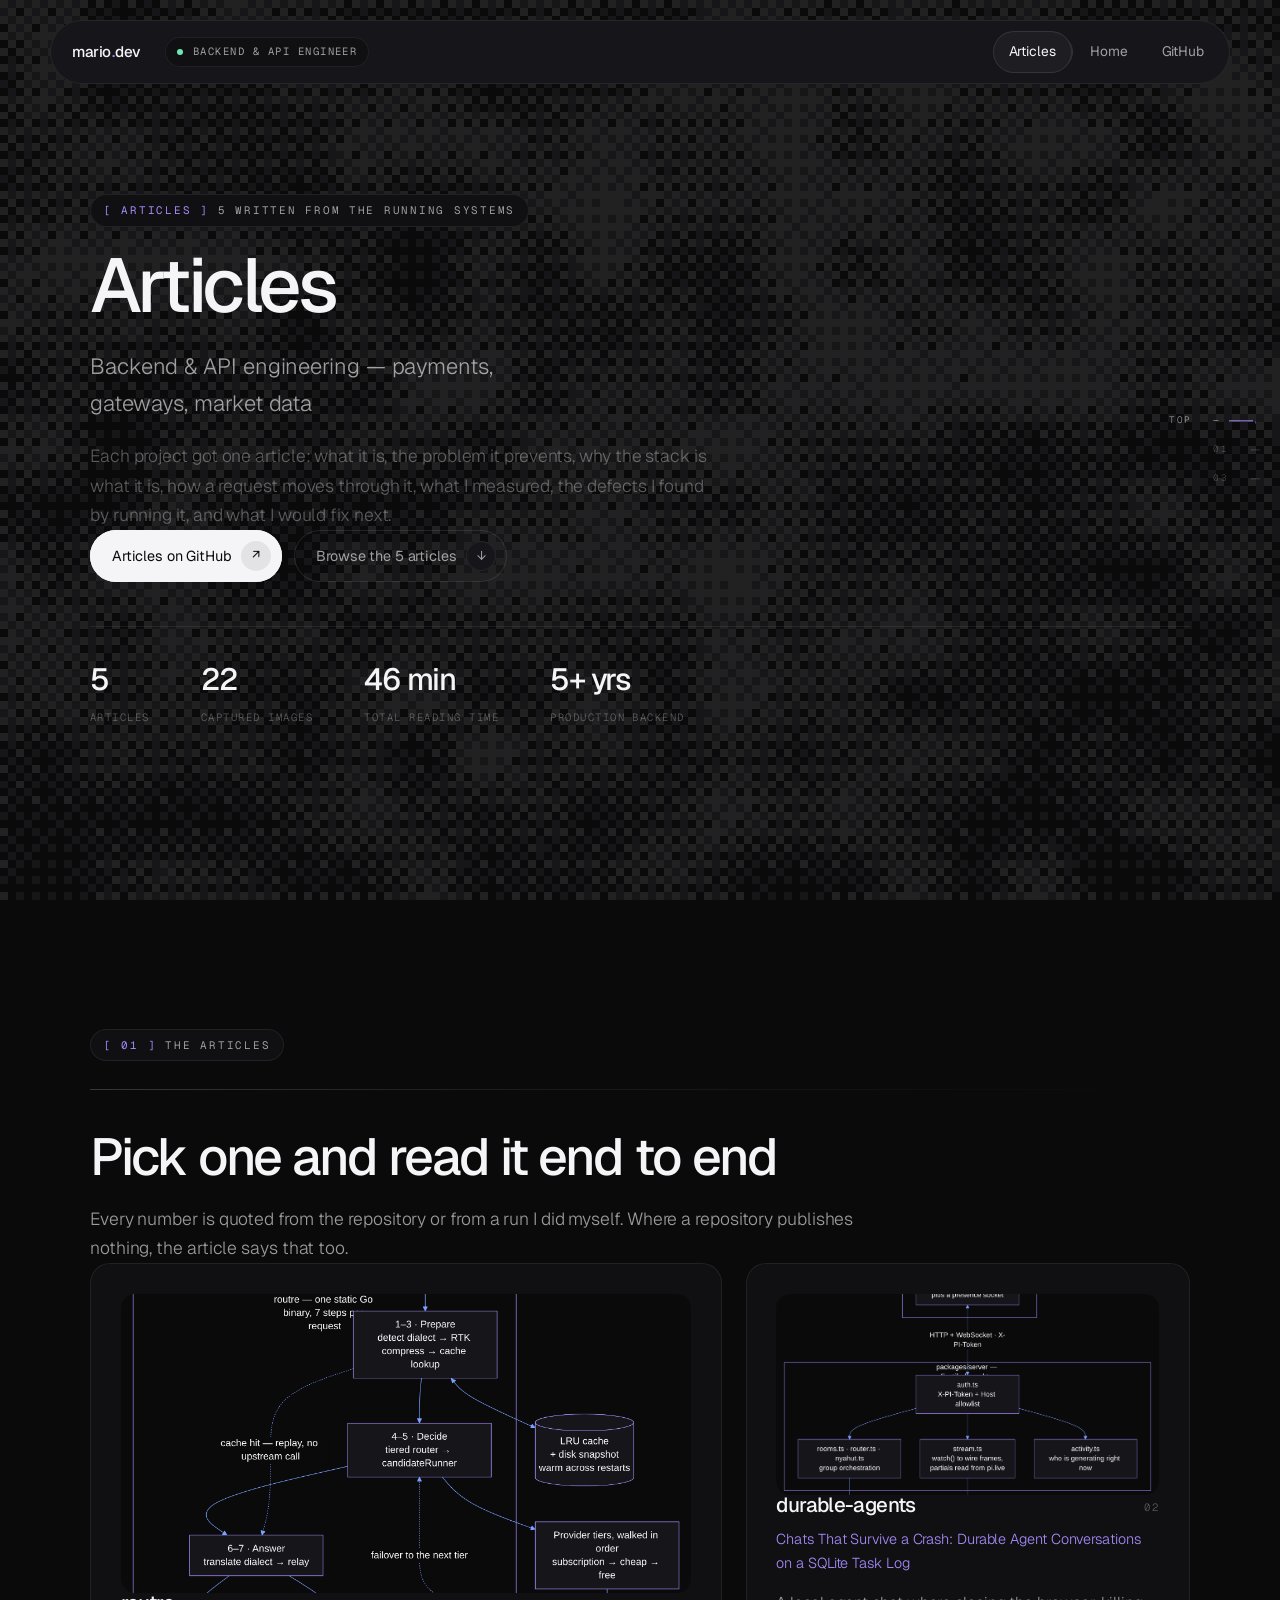
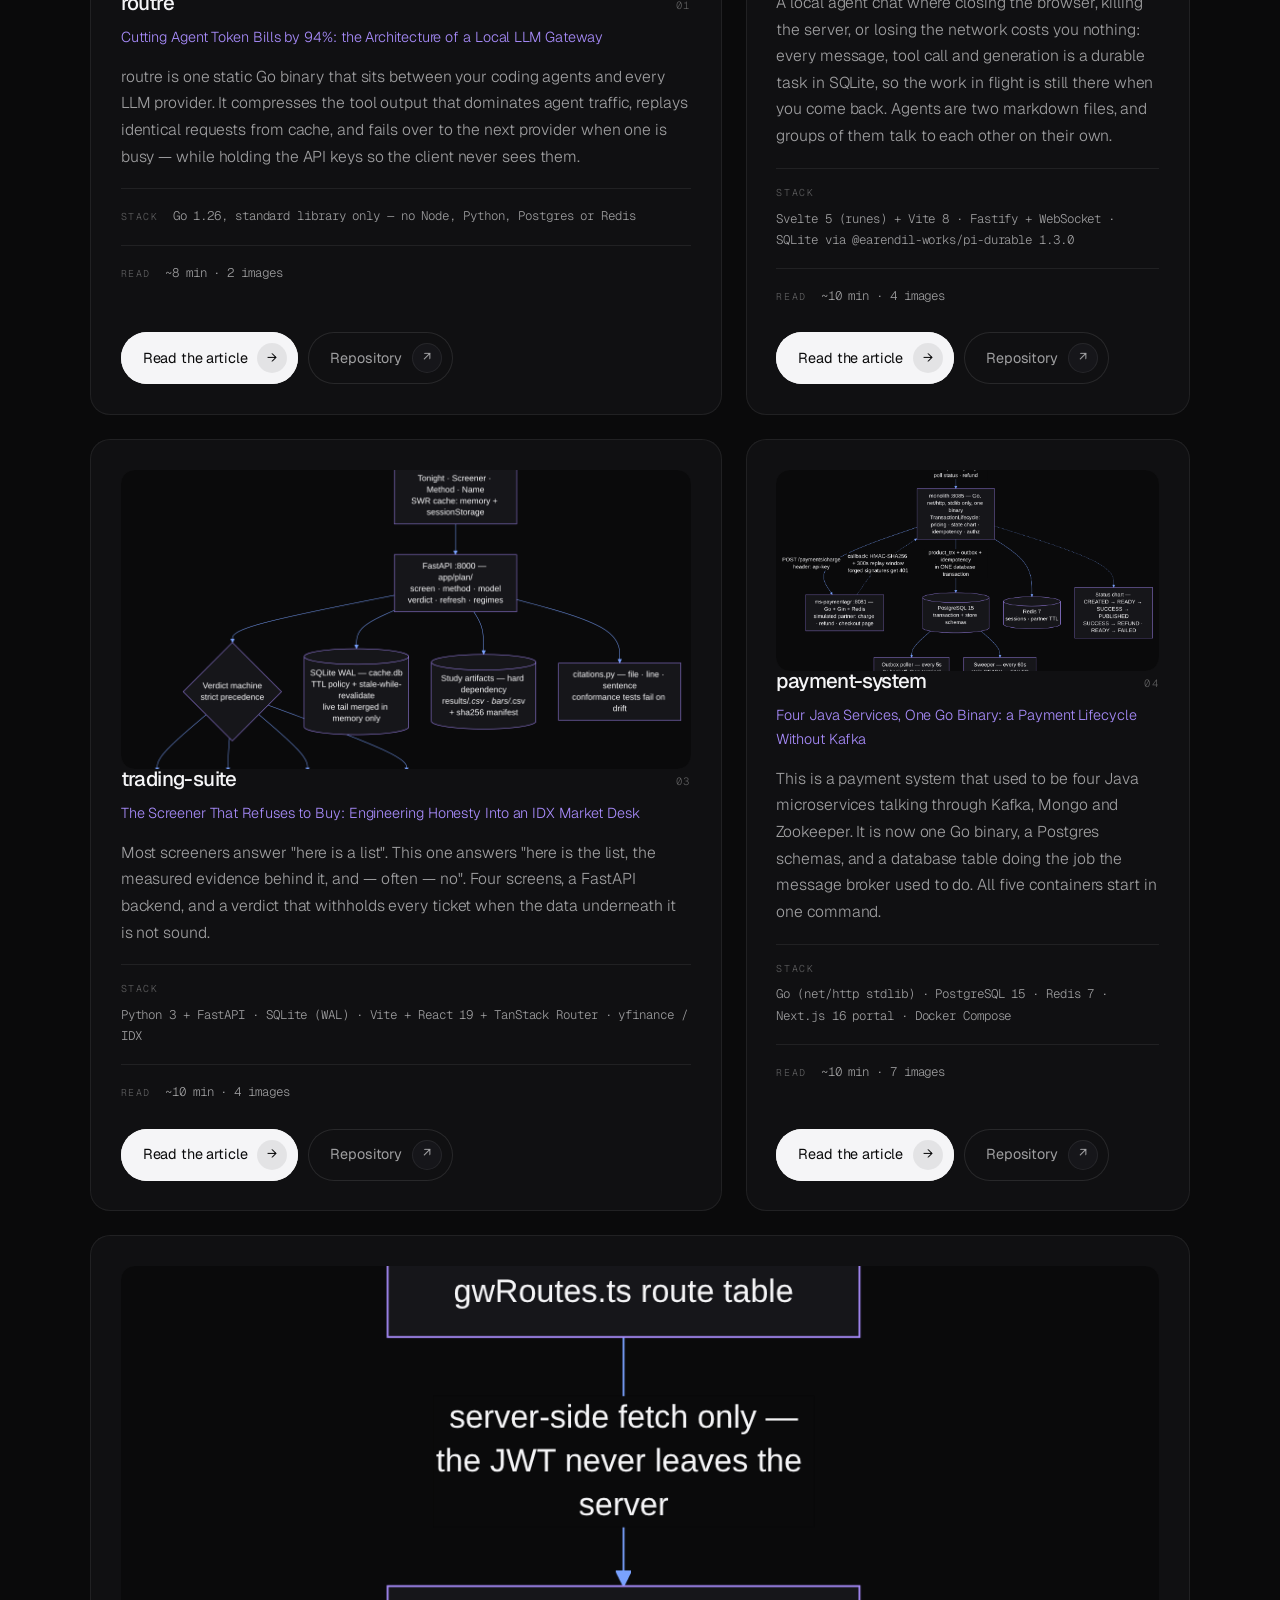
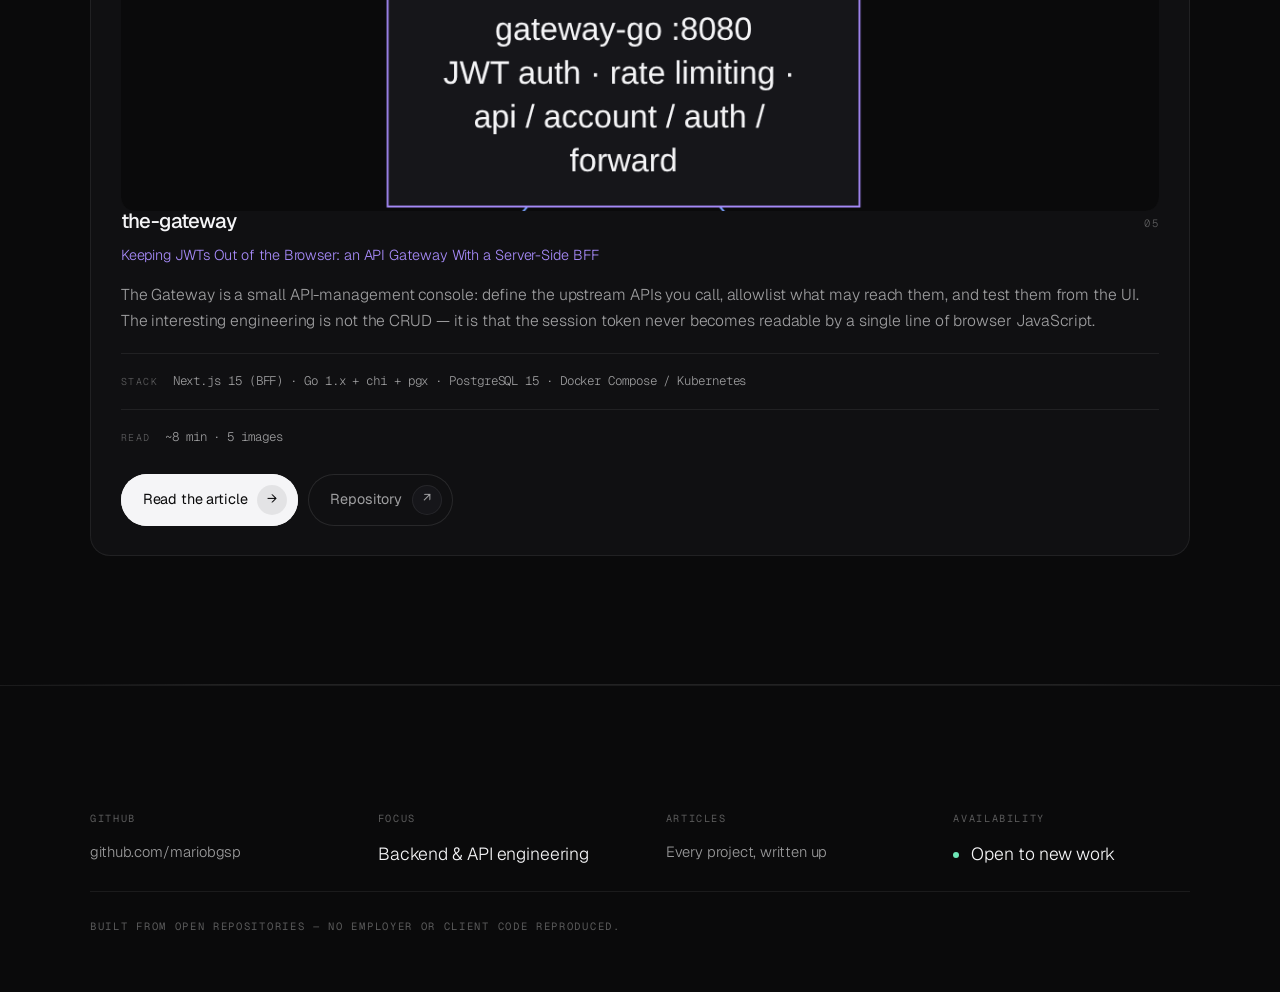
==== articles/index.html @ deecfdbf "feat(articles): render the five articles-repo write-ups on their own pages - /articles/<slug>/ is no" ====
<!doctype html>
<html lang="en">
  <head>
    <meta charset="utf-8" />
    <meta name="viewport" content="width=device-width,initial-scale=1" />
    <title>Articles — Backend &amp; API Engineering</title>
    <meta name="description" content="5 backend engineering articles, each written from the running system: architecture, measured facts and the defects found." />
    <meta name="theme-color" content="#0a0a0b" />
    <meta property="og:type" content="article" />
    <meta property="og:title" content="Articles — Backend &amp; API Engineering" />
    <meta property="og:description" content="5 backend engineering articles, each written from the running system: architecture, measured facts and the defects found." />
    <link rel="canonical" href="https://mariobgsp.github.io/articles/" />
    <link rel="preconnect" href="https://fonts.googleapis.com" />
    <link rel="preconnect" href="https://fonts.gstatic.com" crossorigin />
    <link href="https://fonts.googleapis.com/css2?family=Geist:wght@300;400;500;600&family=Geist+Mono:wght@400;500&display=swap" rel="stylesheet" />
    <link rel="stylesheet" href="../assets/theme.css" />
  </head>
  <body class="">
    <div class="progress-track" aria-hidden="true"><span id="progressBar"></span></div>

    <header class="topnav">
      <div class="topnav-inner">
        <a class="nav-logo" href="/">mario<span class="logo-dot">.</span>dev</a>
        <span class="nav-status"><span class="led led-green" aria-hidden="true"></span> Backend &amp; API engineer</span>
        <ul class="nav-links">
          <li><a href="/articles/" class="active">Articles</a></li>
          <li><a href="/">Home</a></li>
          <li><a href="https://github.com/mariobgsp" target="_blank" rel="noopener">GitHub</a></li>
        </ul>
        <button class="nav-hamburger" type="button" aria-label="Open menu" aria-expanded="false"><span></span><span></span></button>
      </div>
    </header>

    <div class="nav-menu">
      <a href="/articles/">Articles</a>
      <a href="/">Home</a>
      <a href="https://github.com/mariobgsp" target="_blank" rel="noopener">GitHub</a>
    </div>

    <main class="page">
      <section class="hero anchor" id="top">
        <div class="container">
          <div class="hero-inner">
            <p class="kicker reveal"><b>[ ARTICLES ]</b> 5 written from the running systems</p>
            <h1 class="hero-name reveal">Articles</h1>
            <p class="hero-title reveal">Backend &amp; API engineering &mdash; payments, gateways, market data</p>
            <p class="hero-sub reveal">
              Each project got one article: what it is, the problem it prevents, why the stack
              is what it is, how a request moves through it, what I measured, the defects I
              found by running it, and what I would fix next.
            </p>
            <div class="actions reveal">
              <a class="btn btn-primary" href="https://github.com/mariobgsp/articles" target="_blank" rel="noopener">Articles on GitHub<span class="ext">&#8599;</span></a>
              <a class="btn btn-ghost" href="#articles">Browse the 5 articles<span class="ext">&#8595;</span></a>
            </div>
            <div class="stat-row reveal">
              <div class="stat"><b>5</b><span>Articles</span></div>
              <div class="stat"><b>22</b><span>Captured images</span></div>
              <div class="stat"><b>46 min</b><span>Total reading time</span></div>
              <div class="stat"><b>5+ yrs</b><span>Production backend</span></div>
            </div>
          </div>
        </div>
      </section>

      <section class="section anchor reveal" id="articles">
        <div class="container">
          <p class="kicker"><b>[ 01 ]</b> THE ARTICLES</p>
          <div class="section-rule"></div>
          <h2 class="section-title">Pick one and read it end to end</h2>
          <p class="prose prose-lead">
            Every number is quoted from the repository or from a run I did myself. Where a
            repository publishes nothing, the article says that too.
          </p>

          <div class="card-grid stagger">
            <article class="card span-7">
              <img class="thumb" src="/assets/articles/routre-architecture-dark.png" width="1200" height="630" loading="lazy" alt="" />
              <div class="card-head">
                <h3 class="card-name">routre</h3>
                <span class="card-index">01</span>
              </div>
              <p class="card-role">Cutting Agent Token Bills by 94%: the Architecture of a Local LLM Gateway</p>
              <p class="card-desc">routre is one static Go binary that sits between your coding agents and every LLM provider. It compresses the tool output that dominates agent traffic, replays identical requests from cache, and fails over to the next provider when one is busy — while holding the API keys so the client never sees them.</p>
              <div class="meta-row"><span class="meta-label">Stack</span><span class="meta-value">Go 1.26, standard library only — no Node, Python, Postgres or Redis</span></div>
              <div class="meta-row"><span class="meta-label">Read</span><span class="meta-value">~8 min &middot; 2 images</span></div>
              <div class="card-tools">
                <a class="btn btn-primary" href="/articles/routre/">Read the article<span class="ext">&#8594;</span></a>
                <a class="btn btn-ghost" href="https://github.com/mariobgsp/routre" target="_blank" rel="noopener" aria-label="routre repository on GitHub">Repository<span class="ext">&#8599;</span></a>
              </div>
            </article>
            <article class="card span-5">
              <img class="thumb" src="/assets/articles/durable-agents-architecture-dark.png" width="1200" height="630" loading="lazy" alt="" />
              <div class="card-head">
                <h3 class="card-name">durable-agents</h3>
                <span class="card-index">02</span>
              </div>
              <p class="card-role">Chats That Survive a Crash: Durable Agent Conversations on a SQLite Task Log</p>
              <p class="card-desc">A local agent chat where closing the browser, killing the server, or losing the network costs you nothing: every message, tool call and generation is a durable task in SQLite, so the work in flight is still there when you come back. Agents are two markdown files, and groups of them talk to each other on their own.</p>
              <div class="meta-row"><span class="meta-label">Stack</span><span class="meta-value">Svelte 5 (runes) + Vite 8 · Fastify + WebSocket · SQLite via @earendil-works/pi-durable 1.3.0</span></div>
              <div class="meta-row"><span class="meta-label">Read</span><span class="meta-value">~10 min &middot; 4 images</span></div>
              <div class="card-tools">
                <a class="btn btn-primary" href="/articles/durable-agents/">Read the article<span class="ext">&#8594;</span></a>
                <a class="btn btn-ghost" href="https://github.com/mariobgsp/durable-agents" target="_blank" rel="noopener" aria-label="durable-agents repository on GitHub">Repository<span class="ext">&#8599;</span></a>
              </div>
            </article>
            <article class="card span-7">
              <img class="thumb" src="/assets/articles/trading-suite-architecture-dark.png" width="1200" height="630" loading="lazy" alt="" />
              <div class="card-head">
                <h3 class="card-name">trading-suite</h3>
                <span class="card-index">03</span>
              </div>
              <p class="card-role">The Screener That Refuses to Buy: Engineering Honesty Into an IDX Market Desk</p>
              <p class="card-desc">Most screeners answer &quot;here is a list&quot;. This one answers &quot;here is the list, the measured evidence behind it, and — often — no&quot;. Four screens, a FastAPI backend, and a verdict that withholds every ticket when the data underneath it is not sound.</p>
              <div class="meta-row"><span class="meta-label">Stack</span><span class="meta-value">Python 3 + FastAPI · SQLite (WAL) · Vite + React 19 + TanStack Router · yfinance / IDX</span></div>
              <div class="meta-row"><span class="meta-label">Read</span><span class="meta-value">~10 min &middot; 4 images</span></div>
              <div class="card-tools">
                <a class="btn btn-primary" href="/articles/trading-suite/">Read the article<span class="ext">&#8594;</span></a>
                <a class="btn btn-ghost" href="https://github.com/mariobgsp/trading-suite" target="_blank" rel="noopener" aria-label="trading-suite repository on GitHub">Repository<span class="ext">&#8599;</span></a>
              </div>
            </article>
            <article class="card span-5">
              <img class="thumb" src="/assets/articles/payment-system-architecture-dark.png" width="1200" height="630" loading="lazy" alt="" />
              <div class="card-head">
                <h3 class="card-name">payment-system</h3>
                <span class="card-index">04</span>
              </div>
              <p class="card-role">Four Java Services, One Go Binary: a Payment Lifecycle Without Kafka</p>
              <p class="card-desc">This is a payment system that used to be four Java microservices talking through Kafka, Mongo and Zookeeper. It is now one Go binary, a Postgres schemas, and a database table doing the job the message broker used to do. All five containers start in one command.</p>
              <div class="meta-row"><span class="meta-label">Stack</span><span class="meta-value">Go (net/http stdlib) · PostgreSQL 15 · Redis 7 · Next.js 16 portal · Docker Compose</span></div>
              <div class="meta-row"><span class="meta-label">Read</span><span class="meta-value">~10 min &middot; 7 images</span></div>
              <div class="card-tools">
                <a class="btn btn-primary" href="/articles/payment-system/">Read the article<span class="ext">&#8594;</span></a>
                <a class="btn btn-ghost" href="https://github.com/mariobgsp/payment-system" target="_blank" rel="noopener" aria-label="payment-system repository on GitHub">Repository<span class="ext">&#8599;</span></a>
              </div>
            </article>
            <article class="card span-12">
              <img class="thumb" src="/assets/articles/the-gateway-architecture-dark.png" width="1200" height="630" loading="lazy" alt="" />
              <div class="card-head">
                <h3 class="card-name">the-gateway</h3>
                <span class="card-index">05</span>
              </div>
              <p class="card-role">Keeping JWTs Out of the Browser: an API Gateway With a Server-Side BFF</p>
              <p class="card-desc">The Gateway is a small API-management console: define the upstream APIs you call, allowlist what may reach them, and test them from the UI. The interesting engineering is not the CRUD — it is that the session token never becomes readable by a single line of browser JavaScript.</p>
              <div class="meta-row"><span class="meta-label">Stack</span><span class="meta-value">Next.js 15 (BFF) · Go 1.x + chi + pgx · PostgreSQL 15 · Docker Compose / Kubernetes</span></div>
              <div class="meta-row"><span class="meta-label">Read</span><span class="meta-value">~8 min &middot; 5 images</span></div>
              <div class="card-tools">
                <a class="btn btn-primary" href="/articles/the-gateway/">Read the article<span class="ext">&#8594;</span></a>
                <a class="btn btn-ghost" href="https://github.com/mariobgsp/the-gateway" target="_blank" rel="noopener" aria-label="the-gateway repository on GitHub">Repository<span class="ext">&#8599;</span></a>
              </div>
            </article>
          </div>
        </div>
      </section>

      <script type="application/ld+json">{"@context":"https://schema.org","@type":"ItemList","name":"Project articles","itemListElement":[{"@type":"ListItem","position":1,"item":{"@type":"TechArticle","name":"Cutting Agent Token Bills by 94%: the Architecture of a Local LLM Gateway","url":"https://mariobgsp.github.io/articles/routre/","description":"routre is one static Go binary that sits between your coding agents and every LLM provider. It compresses the tool output that dominates agent traffic, replays identical requests from cache, and fails over to the next provider when one is busy — while holding the API keys so the client never sees them."}},{"@type":"ListItem","position":2,"item":{"@type":"TechArticle","name":"Chats That Survive a Crash: Durable Agent Conversations on a SQLite Task Log","url":"https://mariobgsp.github.io/articles/durable-agents/","description":"A local agent chat where closing the browser, killing the server, or losing the network costs you nothing: every message, tool call and generation is a durable task in SQLite, so the work in flight is still there when you come back. Agents are two markdown files, and groups of them talk to each other on their own."}},{"@type":"ListItem","position":3,"item":{"@type":"TechArticle","name":"The Screener That Refuses to Buy: Engineering Honesty Into an IDX Market Desk","url":"https://mariobgsp.github.io/articles/trading-suite/","description":"Most screeners answer \"here is a list\". This one answers \"here is the list, the measured evidence behind it, and — often — no\". Four screens, a FastAPI backend, and a verdict that withholds every ticket when the data underneath it is not sound."}},{"@type":"ListItem","position":4,"item":{"@type":"TechArticle","name":"Four Java Services, One Go Binary: a Payment Lifecycle Without Kafka","url":"https://mariobgsp.github.io/articles/payment-system/","description":"This is a payment system that used to be four Java microservices talking through Kafka, Mongo and Zookeeper. It is now one Go binary, a Postgres schemas, and a database table doing the job the message broker used to do. All five containers start in one command."}},{"@type":"ListItem","position":5,"item":{"@type":"TechArticle","name":"Keeping JWTs Out of the Browser: an API Gateway With a Server-Side BFF","url":"https://mariobgsp.github.io/articles/the-gateway/","description":"The Gateway is a small API-management console: define the upstream APIs you call, allowlist what may reach them, and test them from the UI. The interesting engineering is not the CRUD — it is that the session token never becomes readable by a single line of browser JavaScript."}}]}</script>

      <hr class="hairline" />
    </main>

    <footer class="footer" id="contact">
      <div class="container">
        <div class="footer-grid">
          <div class="footer-col">
            <h3>GitHub</h3>
            <a href="https://github.com/mariobgsp" target="_blank" rel="noopener">github.com/mariobgsp</a>
          </div>
          <div class="footer-col">
            <h3>Focus</h3>
            <span>Backend &amp; API engineering</span>
          </div>
          <div class="footer-col">
            <h3>Articles</h3>
            <a href="/articles/">Every project, written up</a>
          </div>
          <div class="footer-col">
            <h3>Availability</h3>
            <span><span class="led led-green" aria-hidden="true"></span> Open to new work</span>
          </div>
        </div>
        <p class="mono-tag" style="margin-top: 22px">
          Built from open repositories &mdash; no employer or client code reproduced.
        </p>
      </div>
    </footer>

    <script src="../assets/site.js"></script>
  </body>
</html>
---- assets/theme.css ----
/* ==========================================================================
   mariobgsp.dev - Flat design system
   Shared by index.html and every page generated by tools/build-articles.py.
   Solid surfaces, 1px hairlines, an animated ordered-dither pixel field,
   Geist + Geist Mono, cubic-bezier(.32,.72,0,1) motion.
   ========================================================================== */

:root {
  /* canvas */
  --bg: #0a0a0b;
  --bg-2: var(--surface-2);

  /* flat surfaces: opaque fills, one hairline ring, no blur or glow.
     --glass* are the legacy names kept as aliases, so every existing selector
     in this file and in the page styles keeps resolving. */
  --surface-1: #101012;
  --surface-2: #16161a;
  --surface-3: #1d1d22;
  --glass: var(--surface-1);
  --glass-2: var(--surface-2);
  --glass-3: var(--surface-3);
  --line: rgba(255, 255, 255, 0.10);
  --line-soft: rgba(255, 255, 255, 0.07);
  --line-strong: rgba(255, 255, 255, 0.18);

  /* ink */
  --ink: #f5f5f7;
  --ink-2: rgba(245, 245, 247, 0.62);
  --ink-3: rgba(245, 245, 247, 0.34);
  /* tertiary text that must still clear 4.5:1 on the sheet (~4.9:1 here):
     used for measurement provenance notes and place captions. */
  --ink-note: rgba(245, 245, 247, 0.5);

  /* light */
  --violet: #a78bfa;
  --emerald: #6ee7b7;
  --blue: #7aa2ff;
  --ok: var(--emerald);

  /* the pixel field (assets/site.js): one canvas pixel is one on-screen cell.
     The field is ambient and pointer-blind; the drift tokens are the period of
     its two slow cross-fades. */
  --pixel-pitch: 8px;
  --pixel-drift: 16s;
  --pixel-drift-b: 6s;

  /* the pointer trail (assets/site.js): a second layer with its own canvas.
     Count, lifetime and spawn density are all bounded; the stop and the alpha
     are the two that keep it an accent and never a wash. Colours are
     space-separated triples because the draw loop builds rgba() from them. */
  --trail-max: 240;
  --trail-life: 900ms;
  --trail-density: 1;
  --trail-alpha: 0.9;
  --trail-violet: 167 139 250;
  --trail-emerald: 110 231 183;
  --trail-white: 245 245 247;

  /* the animated cursor (assets/site.js) */
  --cursor-ring: 28px;
  --cursor-dot: 5px;

  /* flat depth: a single hairline ring, never a blurred stack */
  --shadow-rest: inset 0 0 0 1px var(--line-soft);
  --shadow-lift: inset 0 0 0 1px var(--line);
  --shadow-btn-lift: inset 0 0 0 1px var(--line-strong);

  /* type */
  --sans: "Geist", "Helvetica Neue", Helvetica, "Segoe UI", system-ui, -apple-system, sans-serif;
  --mono: "Geist Mono", ui-monospace, SFMono-Regular, "SF Mono", Menlo, monospace;
  --fs-body: clamp(1rem, 0.97rem + 0.16vw, 1.125rem);
  --fs-lead: clamp(1.0625rem, 1rem + 0.5vw, 1.375rem);
  --fs-h2: clamp(1.9rem, 1.35rem + 2.6vw, 3.25rem);
  --fs-display: clamp(2.5rem, 1.2rem + 5.6vw, 4.75rem);

  /* geometry */
  --r-xl: 20px;
  --r-lg: 14px;
  --r-md: 10px;
  --r-sm: 8px;
  --r-pill: 999px;
  --pad-section: clamp(96px, 10vw, 160px);
  --gutter: clamp(20px, 5vw, 40px);
  --measure: 1180px;

  /* motion: ease-out to arrive, ease-in to leave, pop for branded settles */
  --ease: cubic-bezier(0.32, 0.72, 0, 1);
  --ease-out: cubic-bezier(0.16, 1, 0.3, 1);
  --ease-in: cubic-bezier(0.7, 0, 0.84, 0);
  --ease-pop: cubic-bezier(0.34, 1.56, 0.64, 1);
  --dur-fast: 220ms;
  --dur: 700ms;
  --dur-slow: 1000ms;

  /* layers */
  --z-content: 1;
  --z-fx: 2;
  --z-nav: 40;
  --z-menu: 50;
  --z-cursor: 90;
  --nav-h: 64px;
}

/* ---------------------------------------------------------------- base --- */

*,
*::before,
*::after { box-sizing: border-box; }

html {
  -webkit-text-size-adjust: 100%;
  scroll-padding-top: calc(var(--nav-h) + 32px);
  color-scheme: dark;
  scrollbar-width: thin;
  scrollbar-color: rgba(255, 255, 255, 0.18) transparent;
}

@media (prefers-reduced-motion: no-preference) {
  html { scroll-behavior: smooth; }
}

body {
  margin: 0;
  min-height: 100%;
  background: var(--bg);
  color: var(--ink);
  font-family: var(--sans);
  font-size: var(--fs-body);
  font-weight: 300;
  line-height: 1.7;
  letter-spacing: -0.005em;
  -webkit-font-smoothing: antialiased;
  text-rendering: optimizeLegibility;
  overflow-x: hidden;
}

body.lock { overflow: hidden; }

img { max-width: 100%; height: auto; display: block; }

a {
  color: inherit;
  text-decoration: none;
  transition: color var(--dur) var(--ease), opacity var(--dur) var(--ease);
}

h1, h2, h3, h4 {
  margin: 0;
  font-weight: 500;
  letter-spacing: -0.035em;
  line-height: 1.02;
  text-wrap: balance;
}

p { margin: 0; }
p + p { margin-top: 1em; }

ul, ol { margin: 0; padding: 0; list-style: none; }

::selection { background: rgba(167, 139, 250, 0.32); color: #fff; }

:focus-visible {
  outline: 2px solid var(--violet);
  outline-offset: 3px;
  border-radius: 4px;
}

.page {
  position: relative;
  z-index: var(--z-content);
}

.container {
  width: 100%;
  max-width: var(--measure);
  margin-inline: auto;
  padding-inline: var(--gutter);
}

.skip-link {
  position: absolute;
  left: -9999px;
  top: 0;
  z-index: 200;
  padding: 12px 20px;
  border-radius: var(--r-pill);
  background: #fff;
  color: #050505;
  font-size: 0.9rem;
}
.skip-link:focus { left: 16px; top: 16px; }

/* ------------------------------------------------------- ambient layers ---
   Two stacked layers, both injected by assets/site.js, both inert to the
   pointer and both sitting under every generated page's content.

   .bg-pixels  the ambient ordered-dither field. Its backing store is the cell
               grid - one canvas pixel is one on-screen cell - and CSS scales
               it up with nearest-neighbour, so the cells stay hard-edged at
               any size. It has no pointer state at all: it breathes on its
               own and nothing else reaches it.
   .bg-trail   the pointer's own animation, added after the field so it paints
               above it. Particles are baked sprites drawn at device
               resolution, so this layer is deliberately not pixelated. */

.bg-pixels {
  position: fixed;
  inset: 0;
  z-index: 0;
  display: block;
  width: 100%;
  height: 100%;
  pointer-events: none;
  image-rendering: pixelated;
  image-rendering: crisp-edges;
}

.bg-trail {
  position: fixed;
  inset: 0;
  z-index: 0;
  display: block;
  width: 100%;
  height: 100%;
  pointer-events: none;
}

/* ---------------------------------------------------------- progress bar --- */

.progress-track {
  position: fixed;
  inset: 0 0 auto;
  height: 2px;
  z-index: calc(var(--z-nav) + 5);
  background: transparent;
  pointer-events: none;
}

.progress-track > span {
  display: block;
  height: 100%;
  transform: scaleX(0);
  transform-origin: 0 50%;
  background: var(--violet);
}

/* ------------------------------------------------------------- top nav --- */

.topnav {
  position: fixed;
  top: 0;
  left: 0;
  right: 0;
  z-index: var(--z-nav);
  padding: 20px var(--gutter);
  pointer-events: none;
}

.topnav-inner {
  pointer-events: auto;
  position: relative;
  z-index: 0;
  isolation: isolate;
  width: 100%;
  max-width: var(--measure);
  margin-inline: auto;
  min-height: var(--nav-h);
  display: flex;
  align-items: center;
  gap: 18px;
  padding: 8px 10px 8px 22px;
  border-radius: var(--r-pill);
  background: var(--surface-2);
  box-shadow: var(--shadow-rest);
  transition: background-color var(--dur) var(--ease);
}

.topnav.scrolled .topnav-inner {
  background: var(--bg);
  box-shadow: var(--shadow-lift);
}

.nav-logo {
  display: inline-flex;
  align-items: baseline;
  gap: 1px;
  font-size: 0.95rem;
  font-weight: 500;
  letter-spacing: -0.03em;
  white-space: nowrap;
}

.logo-dot { color: var(--violet); }

.nav-status {
  display: inline-flex;
  align-items: center;
  gap: 10px;
  margin-left: 6px;
  padding: 6px 12px;
  border-radius: var(--r-pill);
  background: var(--glass);
  box-shadow: inset 0 0 0 1px var(--line-soft);
  font-family: var(--mono);
  font-size: 0.66rem;
  font-weight: 400;
  letter-spacing: 0.14em;
  text-transform: uppercase;
  color: var(--ink-2);
  white-space: nowrap;
}

.led {
  width: 6px;
  height: 6px;
  border-radius: 50%;
  background: var(--ink-3);
  flex: 0 0 auto;
}

.led-green { background: var(--ok); }

@media (prefers-reduced-motion: no-preference) {
  .led-green { animation: pulse 2.6s var(--ease) infinite; }
}

@keyframes pulse {
  0%, 100% { opacity: 1; }
  50% { opacity: 0.35; }
}

.nav-links {
  display: flex;
  align-items: center;
  gap: 2px;
  margin-left: auto;
}

.nav-links a {
  display: inline-flex;
  align-items: center;
  gap: 8px;
  padding: 9px 16px;
  border-radius: var(--r-pill);
  font-size: 0.86rem;
  font-weight: 400;
  color: var(--ink-2);
  transition: color var(--dur) var(--ease), background-color var(--dur) var(--ease);
}

.nav-links a:hover {
  color: var(--ink);
  background: var(--glass-2);
}

.nav-links a.active {
  color: var(--ink);
  background: var(--glass-3);
  box-shadow: inset 0 0 0 1px var(--line);
}

.link-idx {
  font-family: var(--mono);
  font-size: 0.62rem;
  letter-spacing: 0.1em;
  color: var(--violet);
  opacity: 0.8;
}

/* hamburger */

.nav-hamburger {
  display: none;
  width: 44px;
  height: 44px;
  margin-left: auto;
  border: 0;
  border-radius: var(--r-pill);
  background: var(--glass-2);
  box-shadow: inset 0 0 0 1px var(--line);
  cursor: pointer;
  position: relative;
}

.nav-hamburger span {
  position: absolute;
  left: 13px;
  width: 18px;
  height: 1.5px;
  border-radius: 2px;
  background: var(--ink);
  transition: transform 500ms var(--ease), opacity 300ms var(--ease);
}

.nav-hamburger span:nth-child(1) { top: 19px; }
.nav-hamburger span:nth-child(2) { top: 25px; }

body.lock .nav-hamburger span:nth-child(1) { transform: translateY(3px) rotate(45deg); }
body.lock .nav-hamburger span:nth-child(2) { transform: translateY(-3px) rotate(-45deg); }

/* fullscreen menu (mobile) */

.nav-menu {
  position: fixed;
  inset: 0;
  z-index: var(--z-menu);
  display: flex;
  flex-direction: column;
  justify-content: center;
  gap: 6px;
  padding: 96px var(--gutter) 48px;
  background: var(--bg);
  opacity: 0;
  visibility: hidden;
  transition: opacity 500ms var(--ease), visibility 500ms var(--ease);
}

body.lock .nav-menu {
  opacity: 1;
  visibility: visible;
}

.nav-menu a {
  display: flex;
  align-items: baseline;
  gap: 16px;
  padding: 18px 4px;
  border-bottom: 1px solid var(--line-soft);
  font-size: clamp(1.75rem, 8vw, 2.5rem);
  font-weight: 400;
  letter-spacing: -0.04em;
  color: var(--ink);
  opacity: 0;
  transform: translate3d(0, 22px, 0);
  transition: opacity 500ms var(--ease), transform 500ms var(--ease), color 300ms var(--ease);
}

body.lock .nav-menu a {
  opacity: 1;
  transform: none;
  transition-delay: calc(var(--i, 0) * 60ms + 120ms);
}

.nav-menu a:active { color: var(--violet); }

/* ------------------------------------------------------------- buttons --- */

.btn {
  position: relative;
  display: inline-flex;
  flex-wrap: wrap;
  align-items: center;
  gap: 10px;
  max-width: 100%;
  padding: 11px 11px 11px 22px;
  border: 0;
  border-radius: var(--r-pill);
  background: var(--glass);
  box-shadow: inset 0 0 0 1px var(--line);
  color: var(--ink);
  font-family: inherit;
  font-size: 0.9rem;
  font-weight: 400;
  letter-spacing: -0.01em;
  line-height: 1;
  cursor: pointer;
  transition:
    transform 600ms var(--ease),
    background-color 600ms var(--ease),
    color 600ms var(--ease);
}

.btn .ext {
  display: grid;
  place-items: center;
  width: 30px;
  height: 30px;
  border-radius: 50%;
  background: var(--glass-2);
  box-shadow: inset 0 0 0 1px var(--line-soft);
  font-size: 0.8rem;
  line-height: 1;
  transition: transform 600ms var(--ease), background-color 600ms var(--ease);
}

.btn:hover { background: var(--glass-2); }

.btn:hover .ext {
  transform: translate(2px, -2px);
  background: var(--glass-3);
}

.btn:active { scale: 0.975; }

.btn-primary {
  background: var(--ink);
  color: var(--bg);
  box-shadow: inset 0 0 0 1px var(--ink);
}

.btn-primary .ext {
  background: rgba(0, 0, 0, 0.07);
  box-shadow: none;
  color: var(--bg);
}

.btn-primary:hover { background: var(--ink); }

.btn-primary:hover .ext { background: rgba(0, 0, 0, 0.14); }

.btn-ghost {
  background: transparent;
  box-shadow: inset 0 0 0 1px var(--line);
  color: var(--ink-2);
}

.btn-ghost:hover { color: var(--ink); }

.actions {
  display: flex;
  flex-wrap: wrap;
  gap: 12px;
}

/* --------------------------------------------------------------- hero --- */

.hero {
  position: relative;
  display: flex;
  align-items: center;
  min-height: 100dvh;
  padding: calc(var(--nav-h) + 72px) 0 clamp(72px, 9vw, 120px);
}

.hero-compact {
  min-height: 0;
  padding: calc(var(--nav-h) + 96px) 0 clamp(72px, 9vw, 120px);
}

.hero-inner { width: 100%; }

.hero-name {
  margin: 22px 0 0;
  font-size: var(--fs-display);
  font-weight: 500;
  letter-spacing: -0.045em;
  line-height: 0.96;
}

.hero-title {
  margin: 26px 0 0;
  font-size: var(--fs-lead);
  font-weight: 300;
  color: var(--ink-2);
  max-width: 34ch;
}

.hero-sub {
  margin: 18px 0 0;
  color: var(--ink-3);
  max-width: 52ch;
}

.crumb {
  display: inline-flex;
  align-items: center;
  gap: 8px;
  font-family: var(--mono);
  font-size: 0.72rem;
  letter-spacing: 0.12em;
  text-transform: uppercase;
  color: var(--ink-3);
  transition: color var(--dur) var(--ease);
}

.crumb:hover { color: var(--ink); }

.kicker {
  display: inline-flex;
  align-items: center;
  gap: 9px;
  padding: 7px 14px;
  border-radius: var(--r-pill);
  background: var(--glass);
  box-shadow: inset 0 0 0 1px var(--line-soft);
  font-family: var(--mono);
  font-size: 0.68rem;
  font-weight: 400;
  letter-spacing: 0.16em;
  text-transform: uppercase;
  color: var(--ink-2);
}

.kicker b {
  font-weight: 400;
  color: var(--violet);
}

.mono-tag {
  font-family: var(--mono);
  font-size: 0.66rem;
  font-weight: 400;
  letter-spacing: 0.16em;
  text-transform: uppercase;
  color: var(--ink-3);
}

/* --------------------------------------------------------- hero intro ---
   The bench powers on. One CSS timeline drives it: the name mask-rises first,
   the supporting copy follows in document order, and the panel readouts lock
   in last. Nothing here is JS-computed except --d (the per-element delay,
   written by assets/site.js); the harness can therefore freeze the whole
   sequence at any instant with ?t= by shifting --t0.

   The .js prefix means a reader with no JS - or a failed script - still gets
   the finished hero, never a blank one. */

.js.hero-intro .hero :is(
  .crumb,
  .kicker,
  .hero-name:not([data-lines]),
  .hero-title,
  .hero-sub,
  .hero-method,
  .cmd-wrap,
  .stat-row,
  .actions,
  .tags,
  .hero-side,
  .hc-rows li,
  .hc-status,
  .scroll-cue
) { opacity: 0; }

/* The scroll reveal must not fight the intro for the same properties. */
.js.hero-intro .hero :is(.reveal, .stagger > *) {
  opacity: 1;
  --lift: 0px;
  transition: none;
}

.js.hero-ready .hero :is(
  .crumb,
  .kicker,
  .hero-name:not([data-lines]),
  .hero-title,
  .hero-sub,
  .hero-method,
  .cmd-wrap,
  .stat-row,
  .actions,
  .tags,
  .hero-side,
  .hc-rows li,
  .hc-status,
  .scroll-cue
) {
  animation: hero-rise 620ms var(--ease-out) both;
  animation-delay: calc(var(--d, 0ms) - var(--t0, 0ms));
}

@keyframes hero-rise {
  from { opacity: 0; transform: translate3d(0, 15px, 0); }
  to   { opacity: 1; transform: translate3d(0, 0, 0); }
}

/* The name rises out of a mask, one line at a time. The padding/margin pair
   widens the clip box without changing the layout height, so descenders and
   cap heights are never shaved. */
.hero-name[data-lines] .line {
  display: block;
  overflow: hidden;
  padding: 0.08em 0 0.18em;
  margin: -0.08em 0 -0.18em;
}

.hero-name[data-lines] .line-in { display: block; }

.js.hero-intro .hero-name[data-lines] .line-in { transform: translate3d(0, 112%, 0); }

.js.hero-ready .hero-name[data-lines] .line-in {
  animation: hero-line 780ms var(--ease-out) both;
  animation-delay: calc(var(--d, 0ms) - var(--t0, 0ms));
}

@keyframes hero-line {
  from { transform: translate3d(0, 112%, 0); }
  to   { transform: translate3d(0, 0, 0); }
}

/* Chrome arrives with the intro rather than before it. */
.js.hero-intro .topnav { opacity: 0; }

.js.hero-ready .topnav {
  animation: hero-chrome 520ms var(--ease-out) both;
  animation-delay: calc(90ms - var(--t0, 0ms));
}

@keyframes hero-chrome {
  from { opacity: 0; transform: translate3d(0, -10px, 0); }
  to   { opacity: 1; transform: none; }
}

/* Dev harness: freeze every animation where ?t= left it, and settle every
   transition so a capture shows a state rather than a moment. */
html[data-freeze],
html[data-freeze] *,
html[data-freeze] *::before,
html[data-freeze] *::after {
  animation-play-state: paused !important;
  transition-duration: 0.01ms !important;
  transition-delay: 0ms !important;
}

/* ------------------------------------------------------------ sections --- */

.section {
  position: relative;
  padding: var(--pad-section) 0;
}

.section-rule {
  height: 1px;
  margin: 28px 0 40px;
  border: 0;
  background: linear-gradient(90deg, var(--line-strong), var(--line-soft) 40%, transparent);
}

.section-title {
  font-size: var(--fs-h2);
  font-weight: 500;
  letter-spacing: -0.04em;
  max-width: 20ch;
}

.anchor { scroll-margin-top: calc(var(--nav-h) + 40px); }

.hairline {
  height: 1px;
  margin: 0;
  border: 0;
  background: linear-gradient(90deg, transparent, var(--line) 18%, var(--line) 82%, transparent);
}

.prose {
  color: var(--ink-2);
  max-width: 62ch;
  overflow-wrap: break-word;
}

.prose strong { color: var(--ink); font-weight: 400; }

.prose-lead { margin-top: 20px; max-width: 66ch; }

/* ------------------------------------------------ measurement readouts ---
   On a project page the "what the repo states" cards put the reading first and
   the quantity underneath it as its own caption, so a number reads like
   instrument output instead of prose. Scoped to #results, which only exists on
   pages that publish figures, so nothing else on the sheet changes. */

#results .card .card-role {
  order: 1;
  margin: 0;
  font-family: var(--mono);
  font-size: clamp(1.3rem, 2vw, 1.7rem);
  font-weight: 400;
  letter-spacing: -0.02em;
  color: var(--ink);
}

#results .card .card-head {
  order: 2;
  align-items: baseline;
  margin-top: 14px;
  padding-top: 12px;
  border-top: 1px solid var(--line-soft);
}

#results .card .card-name {
  font-family: var(--mono);
  font-size: 0.72rem;
  font-weight: 400;
  letter-spacing: 0.12em;
  text-transform: uppercase;
  color: var(--ink-2);
}

#results .card .card-index {
  font-size: 0.56rem;
  letter-spacing: 0.16em;
  color: var(--violet);
  opacity: 0.85;
  padding-top: 0;
}

.blocks > * + * { margin-top: 1.1em; }

.split {
  display: grid;
  grid-template-columns: minmax(0, 1.15fr) minmax(0, 0.85fr);
  gap: clamp(28px, 5vw, 72px);
  align-items: start;
}

.span-all { grid-column: 1 / -1; }

/* -------------------------------------------------------------- plates ---
   Flat panels: one opaque fill and a single hairline ring. The hover ring is
   its own layer (::before, opacity only) so a hover never repaints the
   surface's own background. isolation:isolate lets the z-index:-1 ring paint
   above the fill and below the content. */

.plate {
  position: relative;
  border-radius: var(--r-xl);
  background: var(--surface-1);
  box-shadow: var(--shadow-rest);
}

.card,
.art-entry,
.exp-item,
.spec-cluster,
.plate,
.gh-panel,
.btn {
  position: relative;
  isolation: isolate;
}

.card::before,
.art-entry::before,
.exp-item::before,
.spec-cluster::before,
.plate::before,
.gh-panel::before,
.btn::before {
  content: "";
  position: absolute;
  inset: 0;
  z-index: -1;
  border-radius: inherit;
  border: 1px solid var(--line);
  opacity: 0;
  pointer-events: none;
  transition: opacity 160ms var(--ease-out);
}

.card:hover::before,
.card.is-hover::before,
.art-entry:hover::before,
.art-entry.is-hover::before,
.exp-item:hover::before,
.exp-item.is-hover::before,
.spec-cluster:hover::before,
.spec-cluster.is-hover::before,
.plate:hover::before,
.plate.is-hover::before,
.gh-panel:hover::before,
.gh-panel.is-hover::before,
.btn:hover::before,
.btn.is-hover::before { opacity: 1; }

/* -------------------------------------------------------------- cards --- */

.card-grid {
  display: grid;
  grid-template-columns: repeat(12, minmax(0, 1fr));
  gap: clamp(16px, 2vw, 24px);
}

.card {
  grid-column: span 4;
  display: flex;
  flex-direction: column;
  padding: clamp(22px, 2.4vw, 32px);
  border-radius: var(--r-xl);
  background: var(--surface-1);
  box-shadow: var(--shadow-rest);
  transition: transform 800ms var(--ease), background-color 220ms var(--ease-out);
}

.span-12 { grid-column: span 12; }
.span-7 { grid-column: span 7; }
.span-5 { grid-column: span 5; }
.span-8 { grid-column: span 8; }
.span-6 { grid-column: span 6; }

.card-head {
  display: flex;
  align-items: flex-start;
  justify-content: space-between;
  gap: 16px;
}

.card-name {
  font-size: clamp(1.15rem, 1.6vw, 1.45rem);
  font-weight: 500;
  letter-spacing: -0.03em;
}

.card-index {
  font-family: var(--mono);
  font-size: 0.66rem;
  letter-spacing: 0.16em;
  color: var(--ink-3);
  white-space: nowrap;
  padding-top: 4px;
}

.card-role {
  margin: 10px 0 0;
  font-size: 0.9rem;
  color: var(--violet);
}

.card-desc {
  margin: 14px 0 0;
  color: var(--ink-2);
  font-size: 0.98rem;
}

.thumb {
  width: 100%;
  aspect-ratio: 1200 / 630;
  object-fit: cover;
  border-radius: var(--r-lg);
  box-shadow: inset 0 0 0 1px var(--line-soft);
  background: var(--bg-2);
}

.meta-row {
  display: flex;
  flex-wrap: wrap;
  gap: 6px 14px;
  align-items: baseline;
  margin-top: 18px;
  padding-top: 16px;
  border-top: 1px solid var(--line-soft);
}

.meta-label {
  font-family: var(--mono);
  font-size: 0.62rem;
  letter-spacing: 0.16em;
  text-transform: uppercase;
  color: var(--ink-3);
}

.meta-value {
  font-family: var(--mono);
  font-size: 0.78rem;
  color: var(--ink-2);
  overflow-wrap: anywhere;
}

.block-label {
  margin: 22px 0 10px;
  font-family: var(--mono);
  font-size: 0.62rem;
  letter-spacing: 0.16em;
  text-transform: uppercase;
  color: var(--ink-3);
}

.card-tools {
  display: flex;
  flex-wrap: wrap;
  gap: 10px;
  margin-top: auto;
  padding-top: 26px;
}

/* ---------------------------------------------------- lists, chips, meta --- */

.tags {
  display: flex;
  flex-wrap: wrap;
  gap: 8px;
}

.tag {
  max-width: 100%;
  overflow-wrap: anywhere;
  padding: 6px 12px;
  border-radius: var(--r-pill);
  background: var(--glass);
  box-shadow: inset 0 0 0 1px var(--line-soft);
  font-family: var(--mono);
  font-size: 0.68rem;
  letter-spacing: 0.08em;
  color: var(--ink-2);
}

.deliverables {
  display: grid;
  gap: 14px;
  counter-reset: item;
}

.deliverables li {
  position: relative;
  padding-left: 26px;
  min-width: 0;
  overflow-wrap: anywhere;
  color: var(--ink-2);
}

.deliverables li::before {
  counter-increment: item;
  content: counter(item, decimal-leading-zero);
  position: absolute;
  left: 0;
  top: 0.25em;
  font-family: var(--mono);
  font-size: 0.62rem;
  letter-spacing: 0.1em;
  color: var(--violet);
  opacity: 0.75;
}

.stat-row {
  display: flex;
  flex-wrap: wrap;
  gap: clamp(20px, 4vw, 56px);
  margin: 44px 0 0;
  padding: 26px 0 0;
  border-top: 1px solid var(--line-soft);
}

.stat {
  display: grid;
  gap: 4px;
}

.stat b {
  font-size: clamp(1.5rem, 2.4vw, 2.1rem);
  font-weight: 500;
  letter-spacing: -0.04em;
}

.stat span {
  font-family: var(--mono);
  font-size: 0.66rem;
  letter-spacing: 0.14em;
  text-transform: uppercase;
  color: var(--ink-3);
}

.cmd-wrap {
  margin: 26px 0;
  border-radius: var(--r-lg);
  background: var(--surface-1);
  box-shadow: var(--shadow-rest);
  overflow: hidden;
}

.cmd {
  margin: 0;
  padding: 18px 22px;
  overflow-x: auto;
  font-family: var(--mono);
  font-size: 0.85rem;
  line-height: 1.7;
  color: var(--ink-2);
  white-space: pre;
}

.cmd::before {
  content: "$ ";
  color: var(--violet);
}

/* ------------------------------------------------------------- footer --- */

.footer {
  position: relative;
  padding: var(--pad-section) 0 56px;
  border-top: 1px solid var(--line-soft);
}

.footer-grid {
  display: grid;
  grid-template-columns: repeat(4, minmax(0, 1fr));
  gap: clamp(24px, 4vw, 56px);
}

.footer-col h3 {
  margin: 0 0 14px;
  font-family: var(--mono);
  font-size: 0.64rem;
  font-weight: 400;
  letter-spacing: 0.16em;
  text-transform: uppercase;
  color: var(--ink-3);
}

.footer-col p,
.footer-col a {
  display: block;
  color: var(--ink-2);
  font-size: 0.92rem;
}

.footer-col a:hover { color: var(--ink); }

.footer-col .led {
  display: inline-block;
  margin-right: 8px;
  vertical-align: middle;
}

.footer .mono-tag {
  margin-top: 56px;
  padding-top: 26px;
  border-top: 1px solid var(--line-soft);
  display: block;
}

/* ---------------------------------------------------- motion primitives --- */

/* One transform composition for every interactive surface: the magnetic
   offset (--mx/--my, written by assets/site.js) and the state offset (--lift:
   reveal offset, hover raise). Press feedback uses the standalone `scale`
   property, so it composes with this transform instead of fighting it.
   Nothing here animates layout. */

.reveal,
.stagger > *,
.btn,
.card,
.plate,
.gh-panel,
.spec-cluster,
.exp-item,
.art-entry,
[data-magnetic] {
  transform:
    translate3d(var(--mx, 0px), calc(var(--my, 0px) + var(--lift, 0px)), 0);
}

/* Hidden only while JS is running: without it the page must still read. */
.js .reveal,
.js .stagger > * {
  opacity: 0;
  --lift: 30px;
  transition:
    opacity var(--dur-slow) var(--ease-out),
    transform var(--dur-slow) var(--ease-out);
}

.js .reveal.visible,
.js .stagger.visible > * {
  opacity: 1;
  --lift: 0px;
}

.card:hover,
.art-entry:hover,
.exp-item:hover,
.spec-cluster:hover,
.gh-panel:hover { --lift: -2px; }

/* Promote only the surface that is actually being driven. */
@media (hover: hover) and (prefers-reduced-motion: no-preference) {
  .card:hover,
  .art-entry:hover,
  .exp-item:hover,
  .spec-cluster:hover,
  .plate:hover,
  .gh-panel:hover,
  .btn:hover { will-change: transform; }
}

.stagger.visible > *:nth-child(1) { transition-delay: 40ms; }
.stagger.visible > *:nth-child(2) { transition-delay: 110ms; }
.stagger.visible > *:nth-child(3) { transition-delay: 180ms; }
.stagger.visible > *:nth-child(4) { transition-delay: 250ms; }
.stagger.visible > *:nth-child(5) { transition-delay: 320ms; }
.stagger.visible > *:nth-child(6) { transition-delay: 390ms; }
.stagger.visible > *:nth-child(n + 7) { transition-delay: 440ms; }

/* -------------------------------------------------------- channel rail ---
   One tick per section, built from the document by assets/site.js: the index
   number is the channel, the label appears on hover/focus/active, and the
   fill tracks scroll progress through the sheet. Desktop only - below
   1080px the top progress bar carries the same information. */

.sec-rail {
  position: fixed;
  right: 20px;
  top: 50%;
  z-index: calc(var(--z-nav) + 2);
  display: none;
  flex-direction: column;
  justify-content: center;
  gap: 1px;
  transform: translateY(-50%);
}

@media (min-width: 1080px) {
  .sec-rail { display: flex; }
}

.sec-rail__fill {
  position: absolute;
  right: 4px;
  top: 14px;
  bottom: 14px;
  width: 1px;
  background: var(--violet);
  opacity: 0.45;
  transform: scaleY(var(--rail-p, 0));
  transform-origin: 50% 0;
  transition: transform 460ms var(--ease-out);
  pointer-events: none;
}

.sec-rail__tick {
  position: relative;
  display: flex;
  align-items: center;
  gap: 8px;
  padding: 6px 0 6px 10px;
  font-family: var(--mono);
  font-size: 0.58rem;
  letter-spacing: 0.14em;
  text-transform: uppercase;
  color: var(--ink-3);
  transition: color 320ms var(--ease);
}

.sec-rail__tick::after {
  content: "";
  width: 24px;
  height: 1px;
  background: currentColor;
  opacity: 0.5;
  transform: scaleX(0.375);
  transform-origin: 100% 50%;
  transition: transform 320ms var(--ease), opacity 320ms var(--ease), background-color 320ms var(--ease);
}

.sec-rail__tick:hover { color: var(--ink-2); }
.sec-rail__tick.is-active { color: var(--ink); }

.sec-rail__tick.is-active::after {
  transform: scaleX(1);
  opacity: 1;
  background: var(--violet);
}

.sec-rail__idx { font-variant-numeric: tabular-nums; opacity: 0.7; }

.sec-rail__label {
  position: absolute;
  right: calc(100% + 12px);
  white-space: nowrap;
  opacity: 0;
  transform: translateX(6px);
  color: var(--ink-2);
  transition: opacity 320ms var(--ease), transform 320ms var(--ease);
}

.sec-rail__tick:hover .sec-rail__label,
.sec-rail__tick:focus-visible .sec-rail__label,
.sec-rail__tick.is-active .sec-rail__label {
  opacity: 1;
  transform: none;
}

/* --------------------------------------------------------- nav indicator --- */

/* The one width transition on the sheet: a single ~100x34 indicator that moves
   only when the active link changes, never per scroll frame. Applying an
   inverse scaleX here would visibly squash the pill's rounded ends. */
.nav-pill {
  position: absolute;
  top: 50%;
  left: 0;
  z-index: -1;
  width: var(--pill-w, 0px);
  height: 34px;
  margin-top: -17px;
  border-radius: var(--r-pill);
  background: var(--glass-3);
  box-shadow: inset 0 0 0 1px var(--line);
  transform: translate3d(var(--pill-x, 0px), 0, 0);
  opacity: var(--pill-o, 0);
  pointer-events: none;
  transition: transform 560ms var(--ease-out), width 560ms var(--ease-out), opacity 320ms var(--ease);
}

/* ---------------------------------------------------------- section flow --- */

/* The rule draws like an axis, and measured values settle rather than count
   up: the figure is never invented, only revealed. */
.js .sheet-rule,
.js .section-rule {
  transform: scaleX(0);
  transform-origin: 0 50%;
  transition: transform 900ms var(--ease-out);
}

.js .is-seen .sheet-rule,
.js .is-seen .section-rule { transform: scaleX(1); }

.js .spec-value,
.js .stat b {
  opacity: 0.42;
  transition: opacity 520ms var(--ease-out);
}

.js .is-seen .spec-value,
.js .is-seen .stat b { opacity: 1; }

/* The handoff between channels happens on the sheet chrome only, never on
   body copy, so reading contrast is unchanged as you leave a section. */
.js .fig-label { transition: opacity 600ms var(--ease); }

.js [data-flow="is-past"] .fig-label { opacity: 0.45; }

.scan-line {
  position: absolute;
  left: 0;
  right: 0;
  top: 0;
  height: 1px;
  z-index: 3;
  pointer-events: none;
  background: var(--line-strong);
  animation: scan-sweep 1200ms var(--ease-out) both;
}

@keyframes scan-sweep {
  from { transform: translate3d(0, 0, 0); opacity: 0; }
  10% { opacity: 1; }
  to { transform: translate3d(0, var(--scan-h, 600px), 0); opacity: 0; }
}

/* --------------------------------------------------------- responsive --- */

@media (max-width: 1080px) {
  .card { grid-column: span 6; }
  .card.span-7, .card.span-5, .card.span-8 { grid-column: span 6; }
}

@media (max-width: 960px) {
  :root { --pad-section: clamp(72px, 12vw, 110px); }

  .split { grid-template-columns: minmax(0, 1fr); }
  .footer-grid { grid-template-columns: repeat(2, minmax(0, 1fr)); }
}

@media (max-width: 860px) {
  .nav-links { display: none; }
  .nav-status { display: none; }
  .nav-hamburger { display: block; }
  .card,
  .card.span-7,
  .card.span-5,
  .card.span-8 { grid-column: span 12; }
}

@media (max-width: 560px) {
  .footer-grid { grid-template-columns: minmax(0, 1fr); }
  .actions .btn,
  .card-tools .btn { flex: 1 1 100%; justify-content: space-between; }
}

/* ---------------------------------------------------- reduced motion --- */

/* Tiering, not a kill switch. The global net below neutralises runaway motion
   and infinite loops - 0.01ms, never 0s, so transitionend/animationend still
   fire and nothing teleports. The rules under it decide what each tier loses:

     Tier 1  self-motion: parallax, drift, tilt, sweep, pointer light. Removed.
     Tier 2  entrances: reveal, panel, toast. Opacity only, <= 200ms.
     Tier 3  feedback: focus rings, colour, state changes. Kept.            */

@media (prefers-reduced-motion: reduce) {
  *,
  *::before,
  *::after {
    animation-duration: 0.01ms !important;
    animation-iteration-count: 1 !important;
    transition-duration: 0.01ms !important;
    scroll-behavior: auto !important;
  }

  .bg-pixels,
  .bg-trail,
  .scroll-cue {
    animation: none !important;
    transition: none !important;
  }

  /* Tier 1: no displacement. */
  .reveal,
  .stagger > *,
  .btn,
  .card,
  .plate,
  .gh-panel,
  .spec-cluster,
  .exp-item,
  .art-entry,
  [data-magnetic] { transform: none !important; }

  /* The hover ring is feedback, not motion: keep it, drop the transition. */
  .card::before,
  .art-entry::before,
  .exp-item::before,
  .spec-cluster::before,
  .plate::before,
  .gh-panel::before,
  .btn::before {
    transition: none !important;
  }

  .card:hover,
  .art-entry:hover,
  .exp-item:hover,
  .spec-cluster:hover,
  .gh-panel:hover { --lift: 0px !important; }

  /* Tier 2: keep the fact of a transition, drop the movement. */
  .js .reveal,
  .js .stagger > * {
    opacity: 1 !important;
    --lift: 0px !important;
    transition: opacity 150ms linear !important;
  }

}

/* ------------------------------------- reduced transparency, print, no-js --- */

/* Nothing on the sheet is translucent any more: surfaces are opaque fills, so
   there is no prefers-reduced-transparency tier and no backdrop-filter
   fallback left to write. */

@media (prefers-reduced-motion: reduce) {
  .sec-rail__fill { transition: none !important; }
  .nav-pill { transition: opacity 150ms linear !important; }

  /* Tier 1: the axis and the sweep are self-motion; the state stays. */
  .js .sheet-rule,
  .js .section-rule { transform: none !important; }
  .scan-line { display: none !important; }
  .js [data-flow="is-past"] .fig-label { opacity: 1 !important; }
}

@media print {
  /* Collapse the screen's viewport-sized spacing: without this the first
     printed page is the empty half of a 100dvh hero. */
  :root { --pad-section: 22px; }

  .hero,
  .hero-compact {
    min-height: 0;
    padding: 20px 0;
  }

  .section { padding: 22px 0; }

  .plate,
  .card,
  .exp-item,
  .spec-cluster,
  .gh-panel,
  .art-entry,
  .title-block,
  .edu-block { padding: 14px !important; }

  .bg-pixels,
  .bg-trail,
  .progress-track,
  .sec-rail,
  .nav-pill,
  .nav-menu,
  .topnav,
  .scan-line,
  .scroll-cue { display: none !important; }

  body,
  body * {
    background: none !important;
    box-shadow: none !important;
    color: #111 !important;
    text-shadow: none !important;
    animation: none !important;
    transition: none !important;
  }

  /* Nothing on paper has been scrolled to, so nothing may stay hidden behind
     an entrance that will never run. */
  .js .reveal,
  .js .stagger > *,
  .js .spec-value,
  .js .stat b {
    opacity: 1 !important;
    --lift: 0px !important;
  }

  .js.hero-intro .hero * {
    opacity: 1 !important;
    transform: none !important;
  }

  body { background: #fff !important; }
}

/* ================================================================= widgets ===
   Interactive project-page widgets (flow / checklist / faq) and command copy
   buttons. Additive: no existing selector is modified. */

.widget { margin-top: 18px; }
.widget-intro { margin-top: 0; }
.widget-toolbar { display: flex; flex-wrap: wrap; gap: 8px; margin: 14px 0 16px; }
.widget-toggle {
  font-family: var(--mono);
  font-size: 0.72rem;
  letter-spacing: 0.09em;
  text-transform: uppercase;
  color: var(--ink-2);
  background: transparent;
  border: 1px solid var(--line-soft);
  border-radius: var(--r-pill);
  padding: 8px 16px;
  cursor: pointer;
  transition: color var(--dur) var(--ease), border-color var(--dur) var(--ease), background-color var(--dur) var(--ease);
}
.widget-toggle:hover { color: var(--ink); border-color: var(--line-strong); }
.widget-toggle.is-active { color: var(--bg); background: var(--ink); border-color: var(--ink); }

.flow-list { list-style: none; margin: 0; padding: 0; display: grid; gap: 8px; }
.flow-step {
  border: 1px solid var(--line-soft);
  border-radius: var(--r-md);
  background: rgba(255, 255, 255, 0.015);
  transition: opacity var(--dur) var(--ease), border-color var(--dur) var(--ease);
}
.flow-step.is-off-path { opacity: 0.45; }
.flow-step-btn {
  display: grid;
  gap: 4px;
  width: 100%;
  text-align: left;
  background: none;
  border: 0;
  color: inherit;
  font: inherit;
  padding: 14px 16px;
  cursor: pointer;
}
.flow-step-title { color: var(--ink); font-weight: 500; }
.flow-step-what { color: var(--ink-note); font-size: 0.9rem; }
.flow-step-btn[aria-expanded="true"] { border-bottom: 1px solid var(--line-soft); }
.flow-detail { padding: 12px 16px 16px; color: var(--ink-2); font-size: 0.92rem; }
.flow-detail p { margin: 0; }

.checklist { list-style: none; margin: 0; padding: 0; display: grid; gap: 22px; }
.checklist-step { border-left: 2px solid var(--line-soft); padding-left: 16px; transition: border-color var(--dur) var(--ease); }
.checklist-head { display: flex; align-items: baseline; gap: 10px; cursor: pointer; }
.checklist-title { color: var(--ink); font-weight: 500; }
.checklist-body { color: var(--ink-2); margin: 6px 0 10px; }
.checklist-step.is-done { border-left-color: var(--emerald); }
.checklist-step.is-done .checklist-title { color: var(--ink-2); text-decoration: line-through; }

.faq-item { border-top: 1px solid var(--line-soft); }
.faq-item:last-child { border-bottom: 1px solid var(--line-soft); }
.faq-q {
  display: flex;
  justify-content: space-between;
  gap: 16px;
  width: 100%;
  text-align: left;
  background: none;
  border: 0;
  color: var(--ink);
  font: inherit;
  padding: 16px 0;
  cursor: pointer;
}
.faq-mark { color: var(--violet); font-family: var(--mono); transition: transform var(--dur) var(--ease); }
.faq-item.is-open .faq-mark { transform: rotate(45deg); }
.faq-a { padding: 0 0 18px; color: var(--ink-2); }
.faq-a p { margin: 0; }

.copy-cmd {
  display: inline-block;
  margin: 0 0 14px;
  font-family: var(--mono);
  font-size: 0.68rem;
  letter-spacing: 0.1em;
  text-transform: uppercase;
  color: var(--ink-2);
  background: transparent;
  border: 1px solid var(--line-soft);
  border-radius: var(--r-pill);
  padding: 5px 12px;
  cursor: pointer;
  transition: color var(--dur) var(--ease), border-color var(--dur) var(--ease);
}
.copy-cmd:hover { color: var(--ink); border-color: var(--line-strong); }
.copy-cmd.copied { color: var(--emerald); border-color: var(--emerald); }

@media (prefers-reduced-motion: reduce) {
  .widget-toggle, .flow-step, .copy-cmd, .faq-mark, .checklist-step { transition: none !important; }
}

/* ================================================================= cursor ===
   Custom animated cursor (assets/site.js). JS writes translate on the two
   wrappers and CSS owns scale and colour, so the follow loop and the state
   animation never fight over the same transform. Fine pointers only, and only
   when the reader has not asked for reduced motion. */

html.has-cursor,
html.has-cursor * { cursor: none !important; }

html.has-cursor input,
html.has-cursor textarea,
html.has-cursor [contenteditable] { cursor: text !important; }

.cursor {
  position: fixed;
  top: 0;
  left: 0;
  z-index: var(--z-cursor);
  pointer-events: none;
  transition: opacity 180ms linear;
}

.cursor__ring,
.cursor__dot {
  position: absolute;
  top: 0;
  left: 0;
  will-change: transform;
}

.cursor__ring::before,
.cursor__dot::before {
  content: "";
  position: absolute;
  left: 50%;
  top: 50%;
  border-radius: 50%;
  transform: translate(-50%, -50%) scale(var(--cs, 1));
  transition:
    transform 220ms var(--ease-out),
    border-color 220ms var(--ease-out),
    background-color 220ms var(--ease-out);
}

.cursor__ring::before {
  width: var(--cursor-ring);
  height: var(--cursor-ring);
  border: 1px solid var(--line-strong);
}

.cursor__dot::before {
  width: var(--cursor-dot);
  height: var(--cursor-dot);
  background: var(--ink);
}

.cursor.is-hover { --cs: 1.55; }
.cursor.is-hover .cursor__ring::before {
  border-color: var(--violet);
  background: rgba(167, 139, 250, 0.08);
}
.cursor.is-hover .cursor__dot::before { --cs: 0.55; }

.cursor.is-down { --cs: 0.8; }
.cursor.is-hidden { opacity: 0; }

/* Harness: ?cursor=x,y parks it, with transitions off so a capture is exact. */
.cursor.is-static,
.cursor.is-static * { transition: none !important; }

.cursor__pulse {
  position: fixed;
  top: 0;
  left: 0;
  z-index: calc(var(--z-cursor) - 1);
  pointer-events: none;
}

.cursor__pulse::before {
  content: "";
  position: absolute;
  left: 0;
  top: 0;
  width: 28px;
  height: 28px;
  margin: -14px 0 0 -14px;
  border: 1px solid var(--violet);
  border-radius: 50%;
  opacity: 0.55;
  animation: cursor-pulse 420ms var(--ease-out) both;
}

@keyframes cursor-pulse {
  from { transform: scale(0.5); opacity: 0.55; }
  to   { transform: scale(2.4); opacity: 0; }
}

.cursor__pulse.is-still::before {
  animation-play-state: paused;
  animation-delay: -140ms;
}

@media (pointer: coarse) {
  .cursor { display: none; }
}

@media (prefers-reduced-motion: reduce) {
  .cursor { display: none !important; }
}

/* ---------------------------------------------------------- press feedback ---
   The click answer on every control: the standalone `scale` property, so it
   composes with the transform composition rule instead of overwriting it. */

.btn:active,
.widget-toggle:active,
.copy-cmd:active,
.faq-q:active,
.flow-step-btn:active,
.checklist-head:active,
.nav-links a:active,
.nav-hamburger:active,
.sec-rail__tick:active { scale: 0.97; }
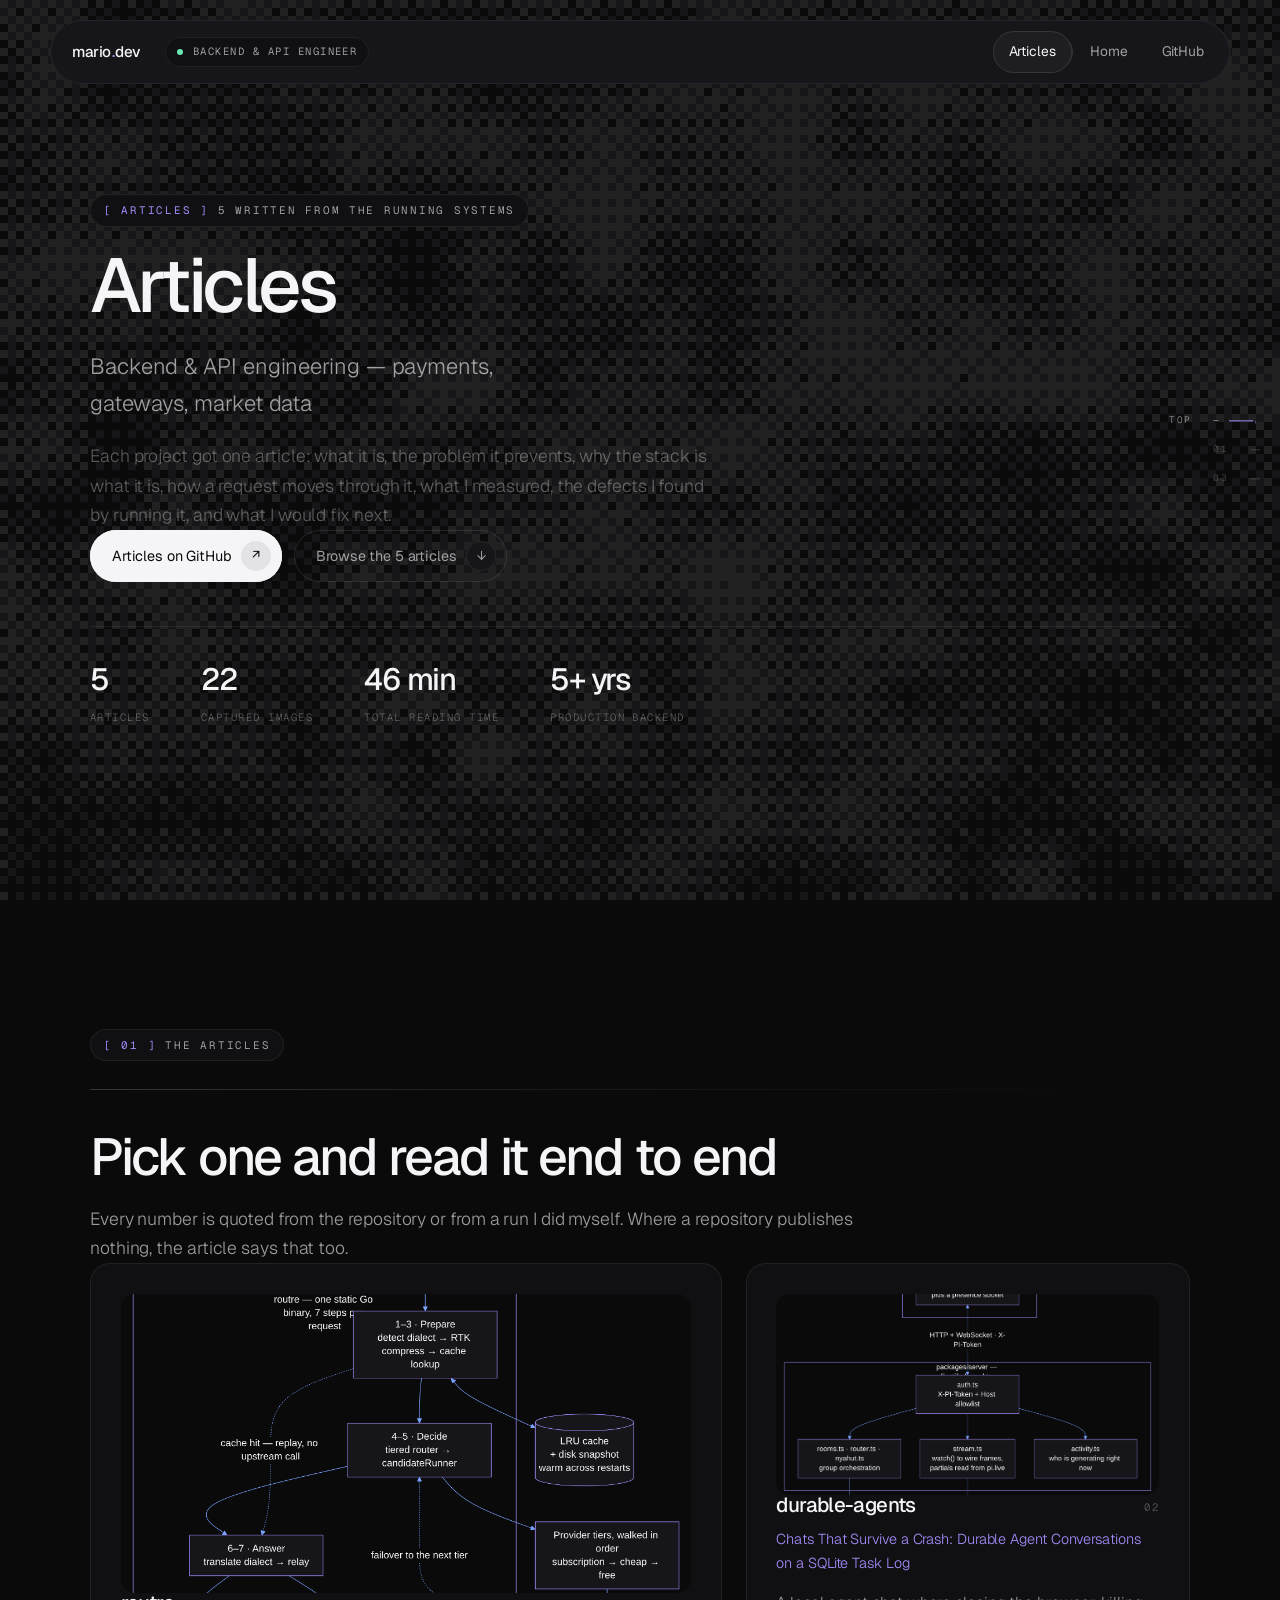
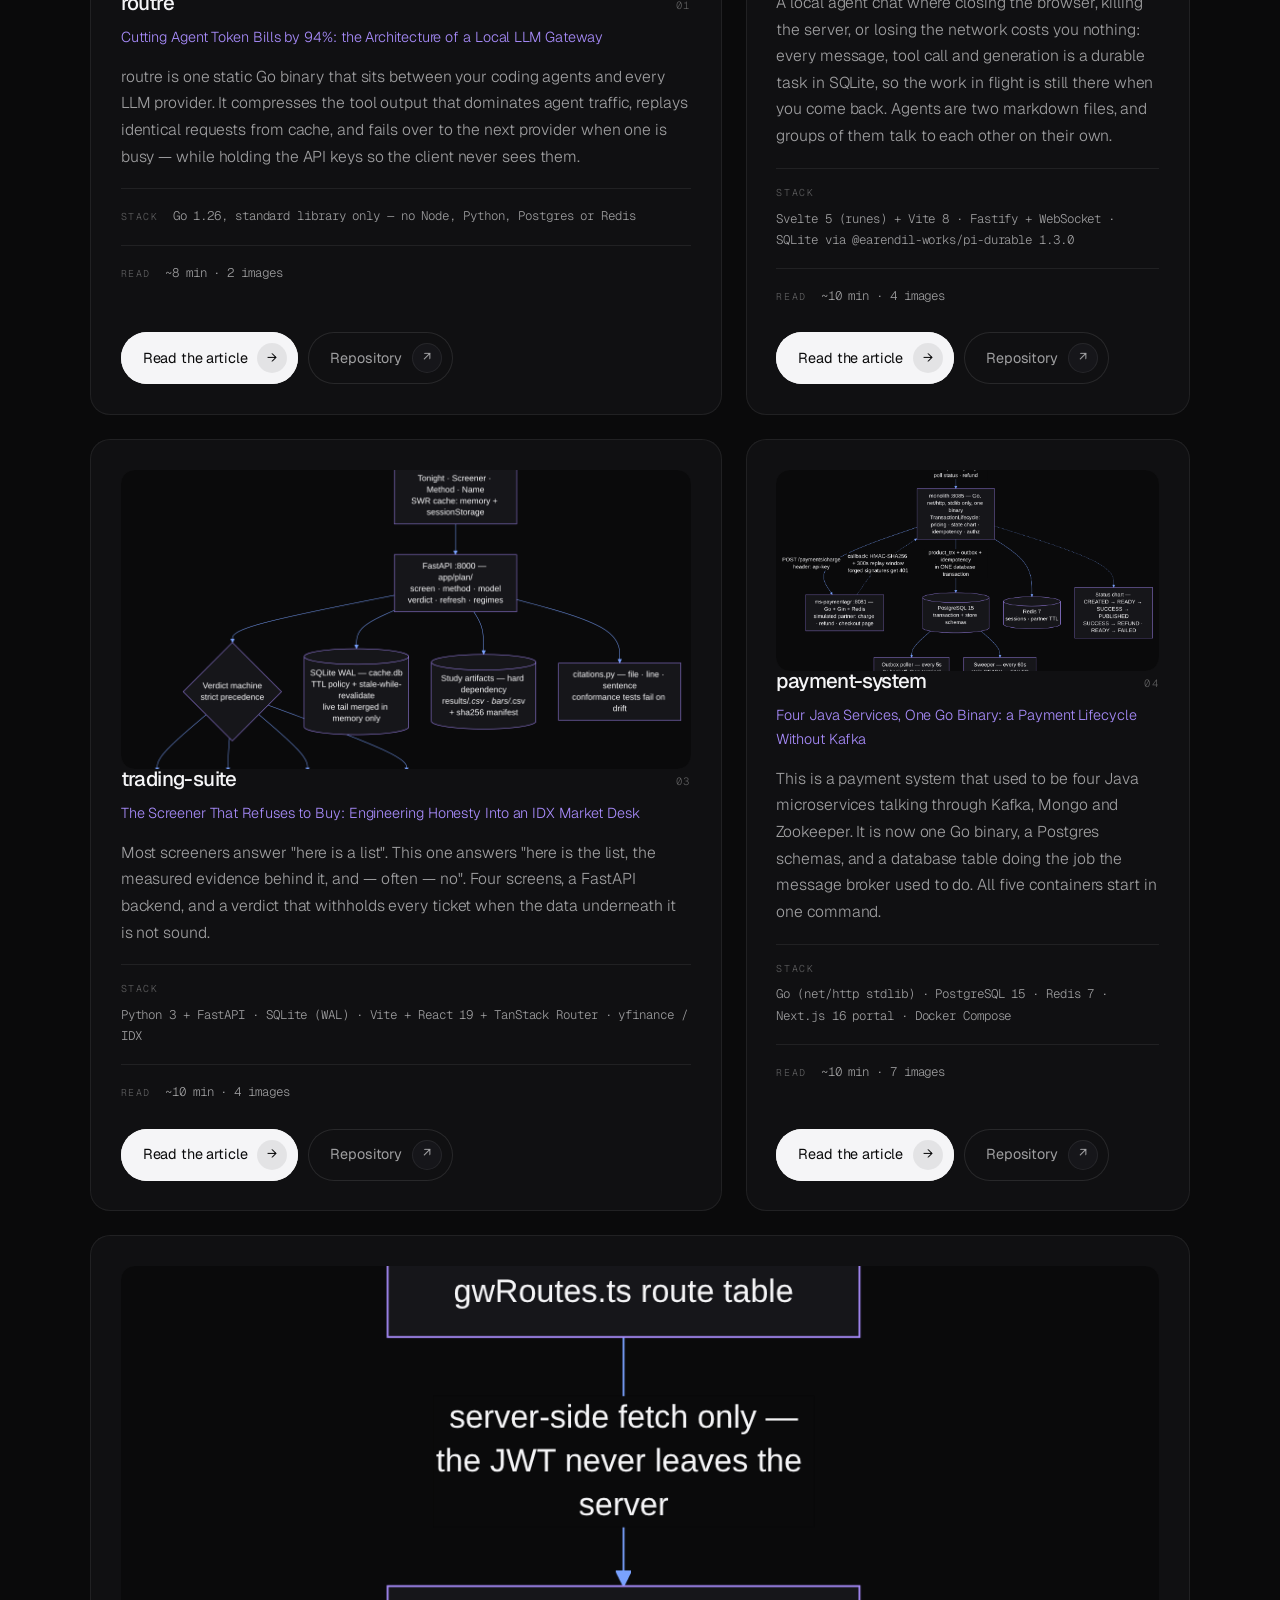
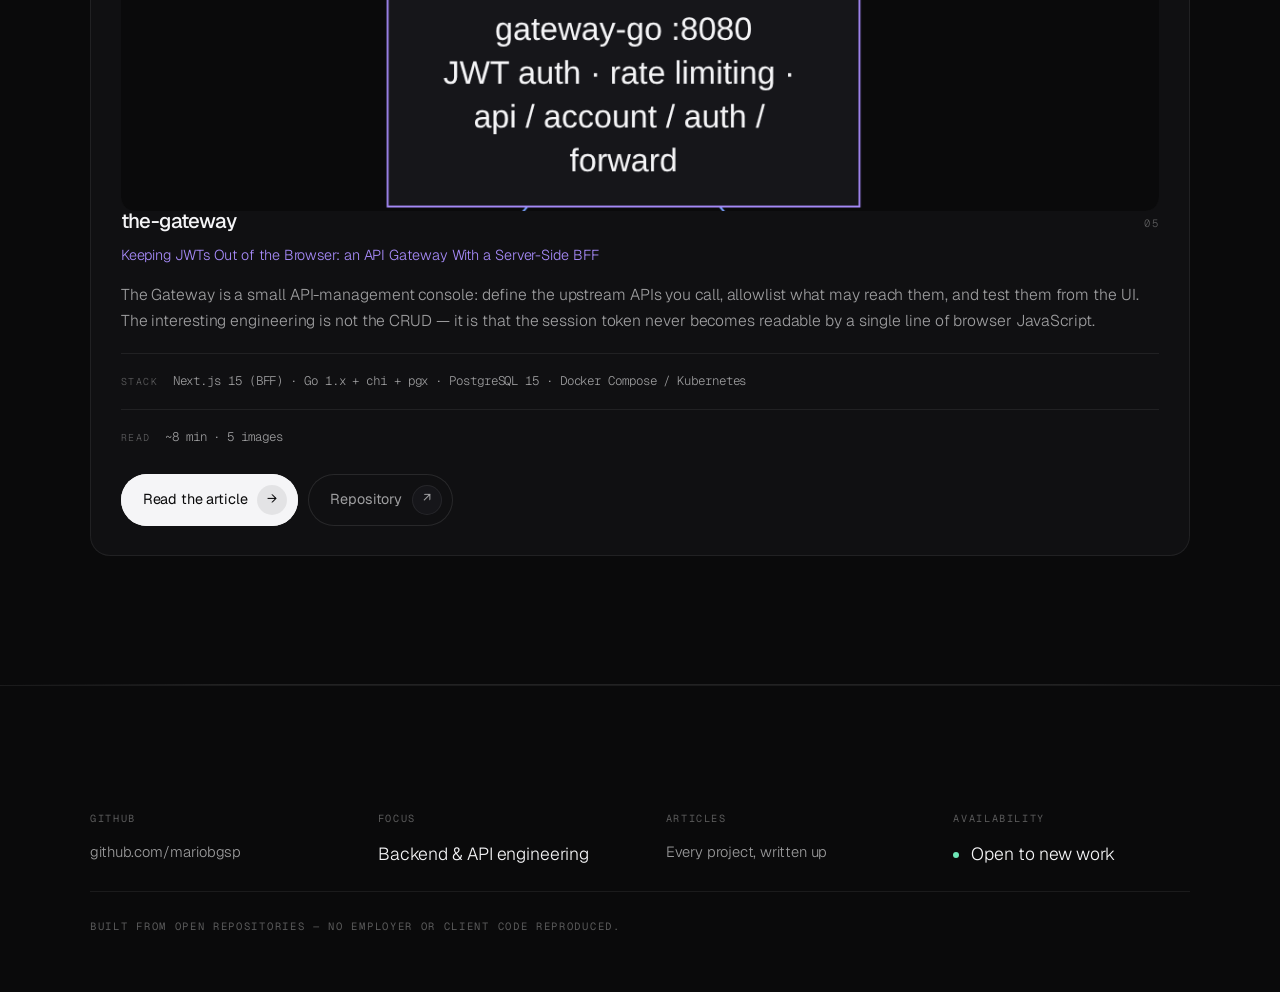
==== commit 3f8bac02: "feat(seo): canonical, social cards, JSON-LD, sitemap and robots - home: canonical, robots, author, o" ====
--- a/articles/index.html
+++ b/articles/index.html
@@ -5,11 +5,25 @@
     <meta name="viewport" content="width=device-width,initial-scale=1" />
     <title>Articles — Backend &amp; API Engineering</title>
     <meta name="description" content="5 backend engineering articles, each written from the running system: architecture, measured facts and the defects found." />
+    <meta name="author" content="Muhammad Ario Bagus Prakusa" />
+    <meta name="robots" content="index, follow, max-image-preview:large" />
     <meta name="theme-color" content="#0a0a0b" />
+    <link rel="canonical" href="https://mariobgsp.github.io/articles/" />
     <meta property="og:type" content="article" />
+    <meta property="og:site_name" content="mario.dev" />
+    <meta property="og:locale" content="en" />
+    <meta property="og:url" content="https://mariobgsp.github.io/articles/" />
     <meta property="og:title" content="Articles — Backend &amp; API Engineering" />
     <meta property="og:description" content="5 backend engineering articles, each written from the running system: architecture, measured facts and the defects found." />
-    <link rel="canonical" href="https://mariobgsp.github.io/articles/" />
+    <meta property="og:image" content="https://mariobgsp.github.io/assets/articles/og-index.png" />
+    <meta property="og:image:type" content="image/png" />
+    <meta property="og:image:width" content="1200" />
+    <meta property="og:image:height" content="630" />
+    <meta property="og:image:alt" content="Articles — Backend &amp; API Engineering" />
+    <meta name="twitter:card" content="summary_large_image" />
+    <meta name="twitter:title" content="Articles — Backend &amp; API Engineering" />
+    <meta name="twitter:description" content="5 backend engineering articles, each written from the running system: architecture, measured facts and the defects found." />
+    <meta name="twitter:image" content="https://mariobgsp.github.io/assets/articles/og-index.png" />
     <link rel="preconnect" href="https://fonts.googleapis.com" />
     <link rel="preconnect" href="https://fonts.gstatic.com" crossorigin />
     <link href="https://fonts.googleapis.com/css2?family=Geist:wght@300;400;500;600&family=Geist+Mono:wght@400;500&display=swap" rel="stylesheet" />
--- a/assets/theme.css
+++ b/assets/theme.css
@@ -626,9 +626,6 @@
   .stat-row,
   .actions,
   .tags,
-  .hero-side,
-  .hc-rows li,
-  .hc-status,
   .scroll-cue
 ) { opacity: 0; }
 
@@ -650,9 +647,6 @@
   .stat-row,
   .actions,
   .tags,
-  .hero-side,
-  .hc-rows li,
-  .hc-status,
   .scroll-cue
 ) {
   animation: hero-rise 620ms var(--ease-out) both;
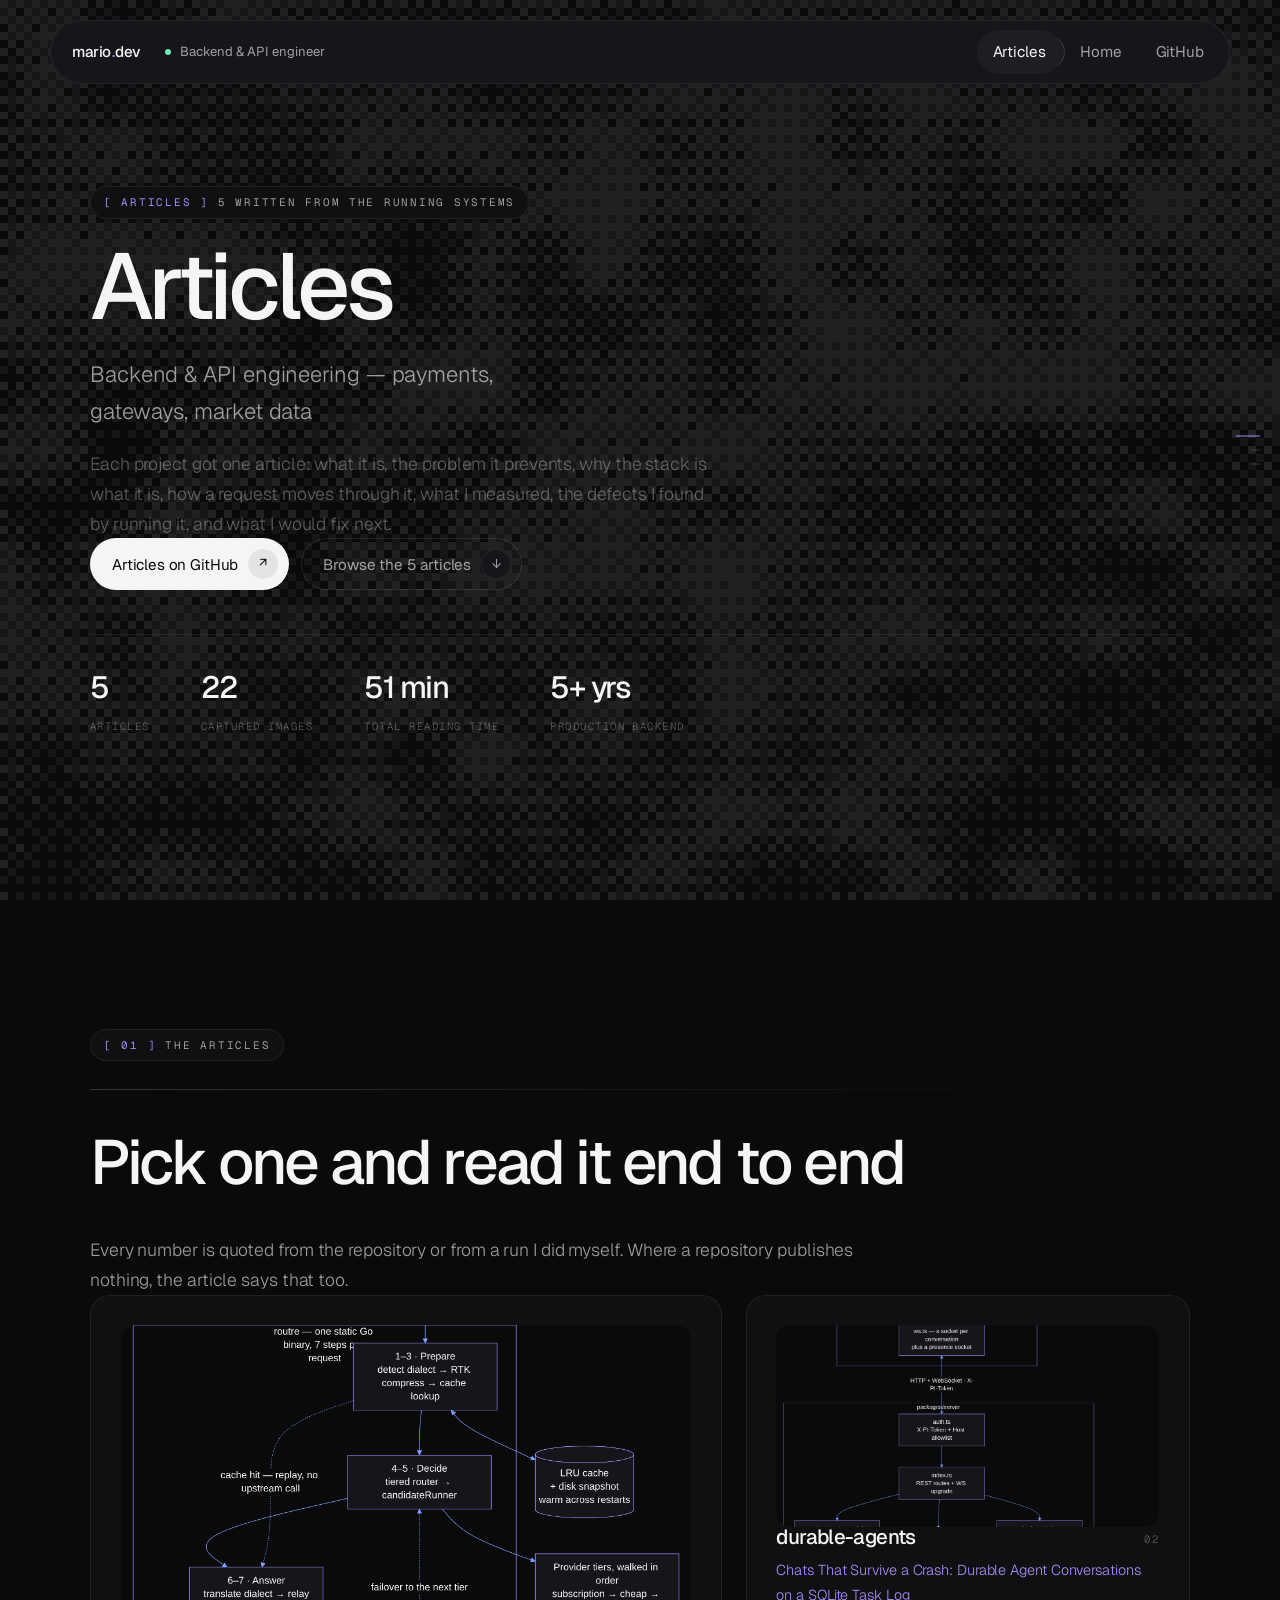
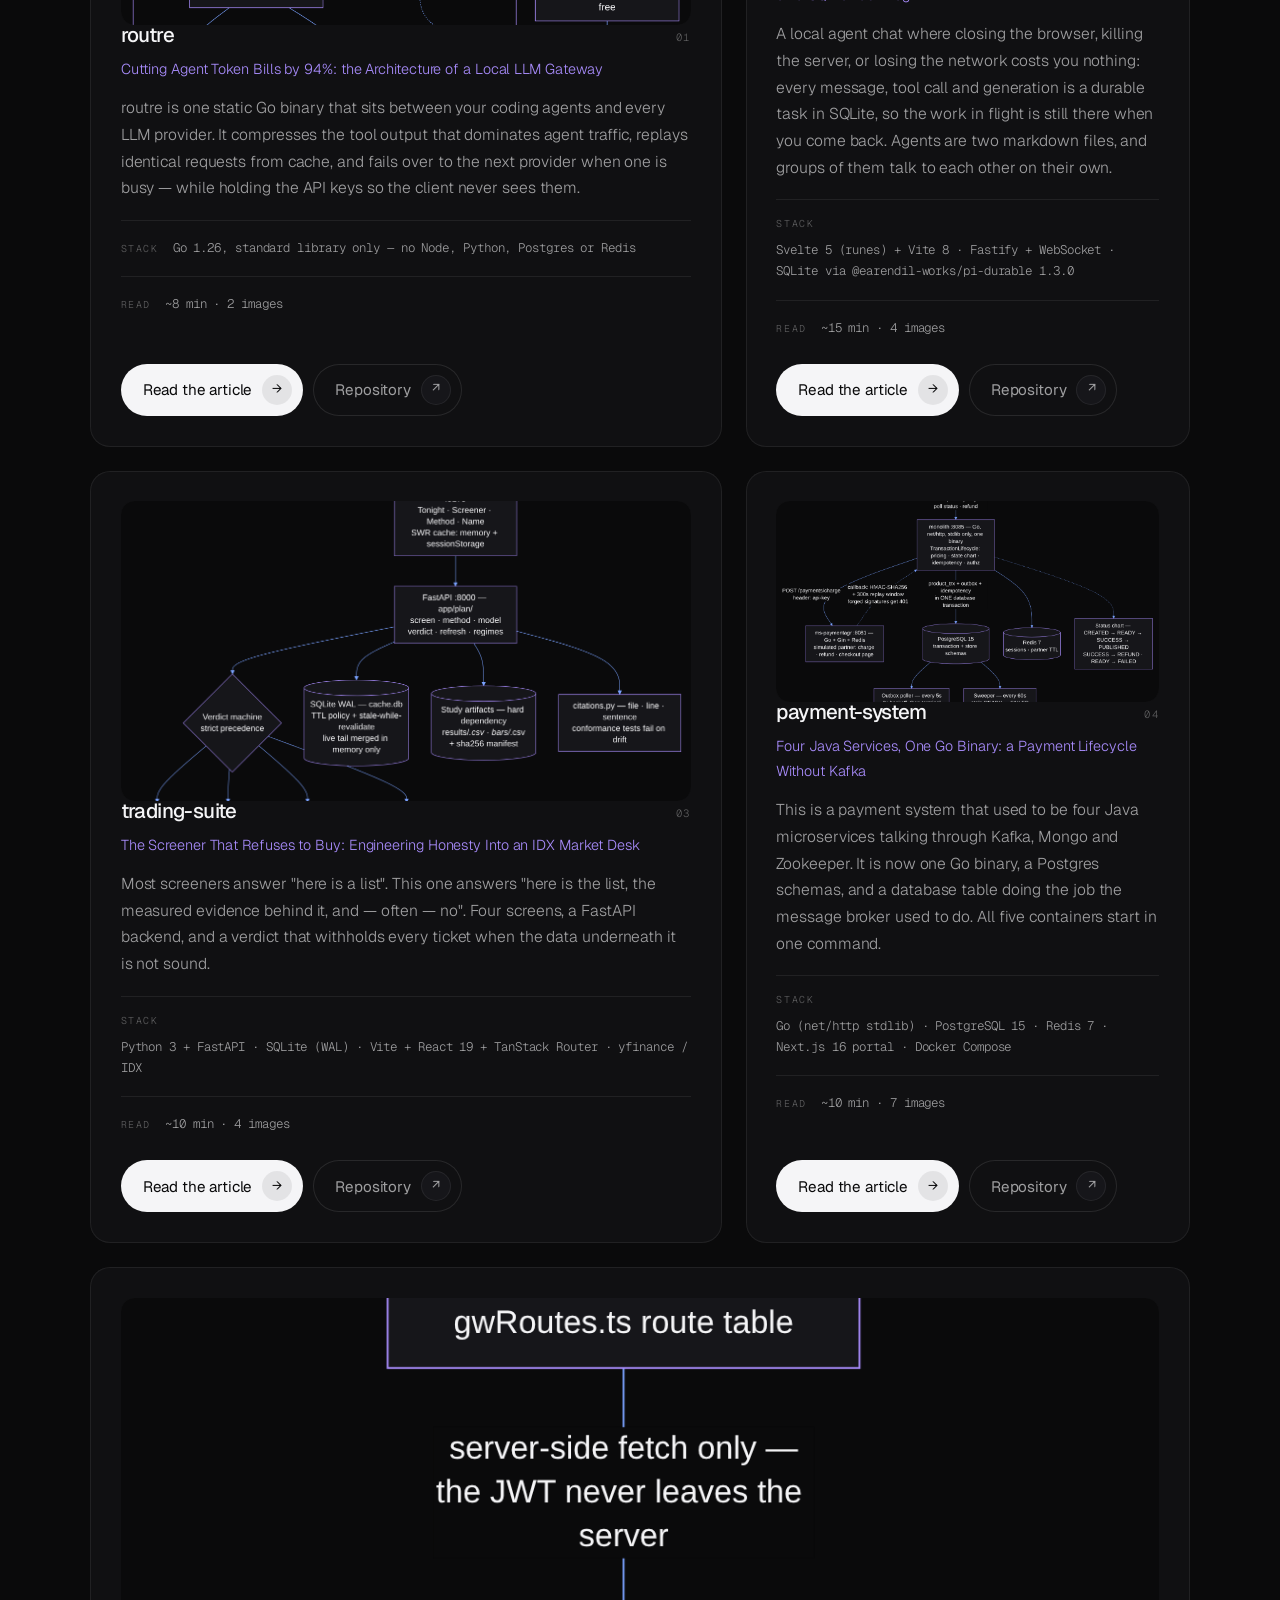
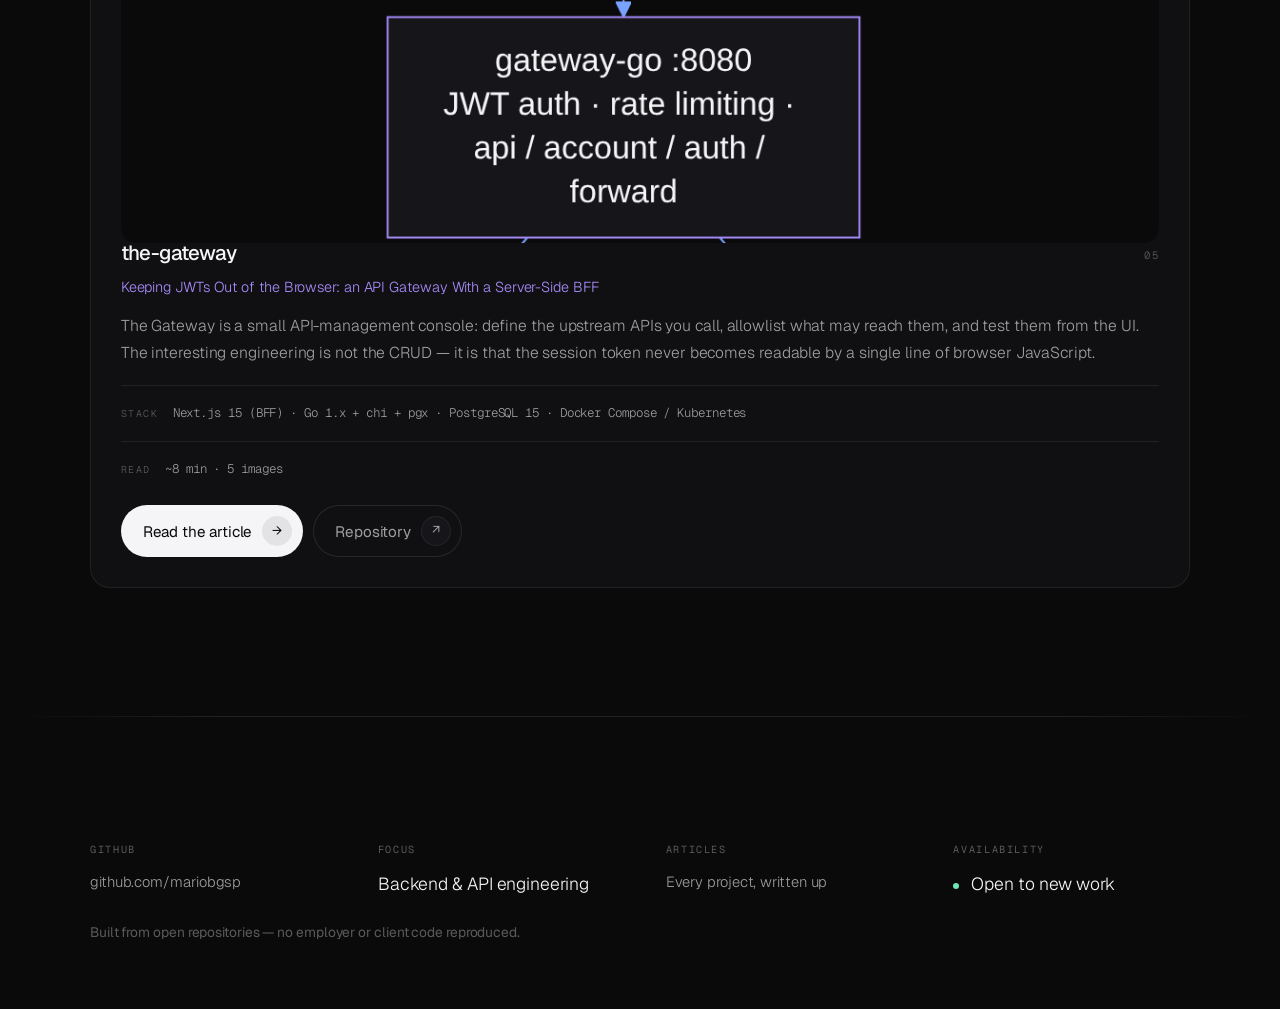
==== commit 73c229ad: "content(articles): sync generated pages from mariobgsp/articles" ====
--- a/articles/index.html
+++ b/articles/index.html
@@ -70,7 +70,7 @@
             <div class="stat-row reveal">
               <div class="stat"><b>5</b><span>Articles</span></div>
               <div class="stat"><b>22</b><span>Captured images</span></div>
-              <div class="stat"><b>46 min</b><span>Total reading time</span></div>
+              <div class="stat"><b>51 min</b><span>Total reading time</span></div>
               <div class="stat"><b>5+ yrs</b><span>Production backend</span></div>
             </div>
           </div>
@@ -112,7 +112,7 @@
               <p class="card-role">Chats That Survive a Crash: Durable Agent Conversations on a SQLite Task Log</p>
               <p class="card-desc">A local agent chat where closing the browser, killing the server, or losing the network costs you nothing: every message, tool call and generation is a durable task in SQLite, so the work in flight is still there when you come back. Agents are two markdown files, and groups of them talk to each other on their own.</p>
               <div class="meta-row"><span class="meta-label">Stack</span><span class="meta-value">Svelte 5 (runes) + Vite 8 · Fastify + WebSocket · SQLite via @earendil-works/pi-durable 1.3.0</span></div>
-              <div class="meta-row"><span class="meta-label">Read</span><span class="meta-value">~10 min &middot; 4 images</span></div>
+              <div class="meta-row"><span class="meta-label">Read</span><span class="meta-value">~15 min &middot; 4 images</span></div>
               <div class="card-tools">
                 <a class="btn btn-primary" href="/articles/durable-agents/">Read the article<span class="ext">&#8594;</span></a>
                 <a class="btn btn-ghost" href="https://github.com/mariobgsp/durable-agents" target="_blank" rel="noopener" aria-label="durable-agents repository on GitHub">Repository<span class="ext">&#8599;</span></a>
--- a/assets/theme.css
+++ b/assets/theme.css
@@ -70,8 +70,8 @@
   --mono: "Geist Mono", ui-monospace, SFMono-Regular, "SF Mono", Menlo, monospace;
   --fs-body: clamp(1rem, 0.97rem + 0.16vw, 1.125rem);
   --fs-lead: clamp(1.0625rem, 1rem + 0.5vw, 1.375rem);
-  --fs-h2: clamp(1.9rem, 1.35rem + 2.6vw, 3.25rem);
-  --fs-display: clamp(2.5rem, 1.2rem + 5.6vw, 4.75rem);
+  --fs-h2: clamp(2.15rem, 1.1rem + 3.5vw, 3.9rem);
+  --fs-display: clamp(2.6rem, 0.7rem + 6.4vw, 6.25rem);
 
   /* geometry */
   --r-xl: 20px;
@@ -295,17 +295,12 @@
 .nav-status {
   display: inline-flex;
   align-items: center;
-  gap: 10px;
+  gap: 9px;
   margin-left: 6px;
-  padding: 6px 12px;
-  border-radius: var(--r-pill);
-  background: var(--glass);
-  box-shadow: inset 0 0 0 1px var(--line-soft);
-  font-family: var(--mono);
-  font-size: 0.66rem;
+  font-size: 0.82rem;
   font-weight: 400;
-  letter-spacing: 0.14em;
-  text-transform: uppercase;
+  letter-spacing: 0;
+  text-transform: none;
   color: var(--ink-2);
   white-space: nowrap;
 }
@@ -342,7 +337,7 @@
   gap: 8px;
   padding: 9px 16px;
   border-radius: var(--r-pill);
-  font-size: 0.86rem;
+  font-size: 0.95rem;
   font-weight: 400;
   color: var(--ink-2);
   transition: color var(--dur) var(--ease), background-color var(--dur) var(--ease);
@@ -356,16 +351,9 @@
 .nav-links a.active {
   color: var(--ink);
   background: var(--glass-3);
-  box-shadow: inset 0 0 0 1px var(--line);
-}
-
-.link-idx {
-  font-family: var(--mono);
-  font-size: 0.62rem;
-  letter-spacing: 0.1em;
-  color: var(--violet);
-  opacity: 0.8;
-}
+}
+
+.link-idx { display: none; }
 
 /* hamburger */
 
@@ -456,10 +444,9 @@
   border: 0;
   border-radius: var(--r-pill);
   background: var(--glass);
-  box-shadow: inset 0 0 0 1px var(--line);
   color: var(--ink);
   font-family: inherit;
-  font-size: 0.9rem;
+  font-size: 0.95rem;
   font-weight: 400;
   letter-spacing: -0.01em;
   line-height: 1;
@@ -495,7 +482,6 @@
 .btn-primary {
   background: var(--ink);
   color: var(--bg);
-  box-shadow: inset 0 0 0 1px var(--ink);
 }
 
 .btn-primary .ext {
@@ -597,11 +583,8 @@
 }
 
 .mono-tag {
-  font-family: var(--mono);
-  font-size: 0.66rem;
+  font-size: 0.86rem;
   font-weight: 400;
-  letter-spacing: 0.16em;
-  text-transform: uppercase;
   color: var(--ink-3);
 }
 
@@ -723,8 +706,11 @@
 .section-title {
   font-size: var(--fs-h2);
   font-weight: 500;
-  letter-spacing: -0.04em;
-  max-width: 20ch;
+  line-height: 1.02;
+  letter-spacing: -0.045em;
+  max-width: 24ch;
+  margin-bottom: clamp(28px, 3.2vw, 52px);
+  text-wrap: balance;
 }
 
 .anchor { scroll-margin-top: calc(var(--nav-h) + 40px); }
@@ -1069,8 +1055,7 @@
 
 .footer {
   position: relative;
-  padding: var(--pad-section) 0 56px;
-  border-top: 1px solid var(--line-soft);
+  padding: var(--pad-section) 0 64px;
 }
 
 .footer-grid {
@@ -1102,13 +1087,6 @@
   display: inline-block;
   margin-right: 8px;
   vertical-align: middle;
-}
-
-.footer .mono-tag {
-  margin-top: 56px;
-  padding-top: 26px;
-  border-top: 1px solid var(--line-soft);
-  display: block;
 }
 
 /* ---------------------------------------------------- motion primitives --- */
@@ -1244,17 +1222,11 @@
   background: var(--violet);
 }
 
-.sec-rail__idx { font-variant-numeric: tabular-nums; opacity: 0.7; }
-
-.sec-rail__label {
-  position: absolute;
-  right: calc(100% + 12px);
-  white-space: nowrap;
-  opacity: 0;
-  transform: translateX(6px);
-  color: var(--ink-2);
-  transition: opacity 320ms var(--ease), transform 320ms var(--ease);
-}
+.sec-rail__idx { display: none; }
+
+/* The ticks jump; the section titles already say where you are, and a label
+   printed over the content collides with it. */
+.sec-rail__label { display: none; }
 
 .sec-rail__tick:hover .sec-rail__label,
 .sec-rail__tick:focus-visible .sec-rail__label,
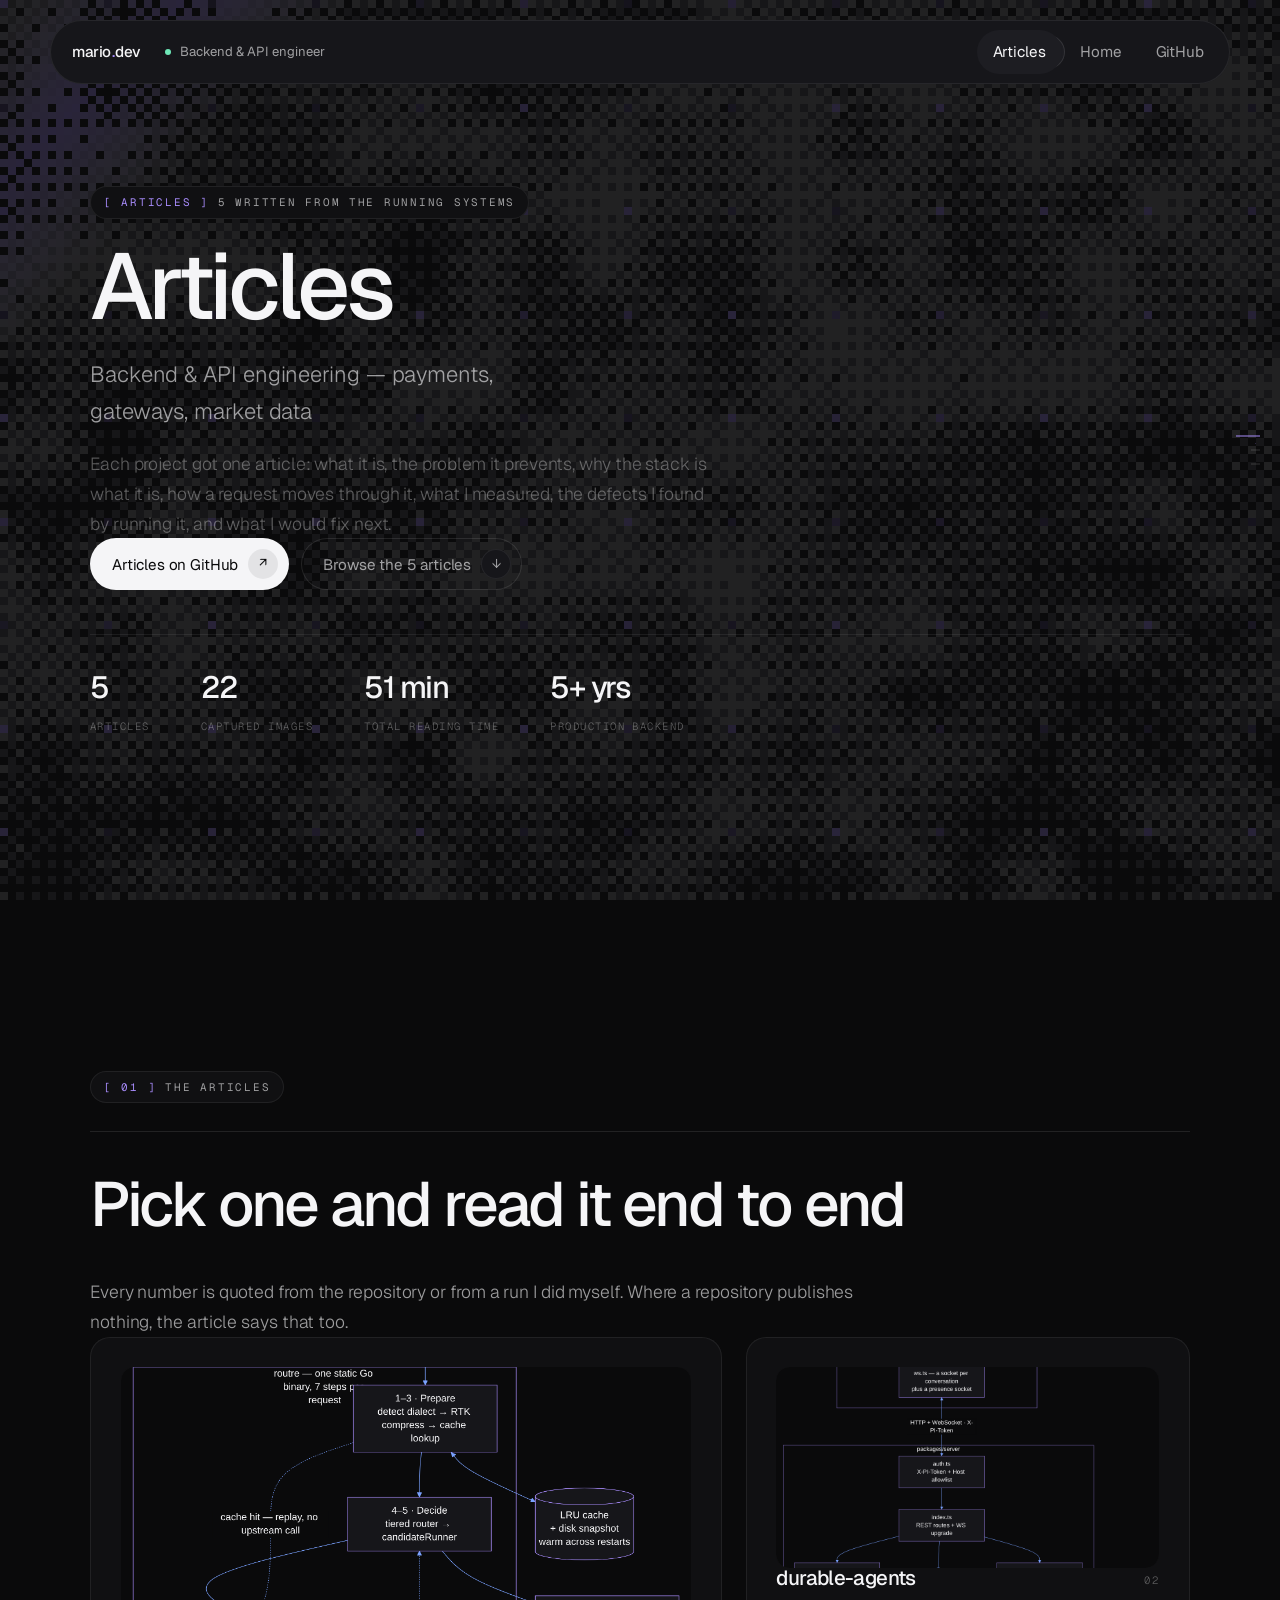
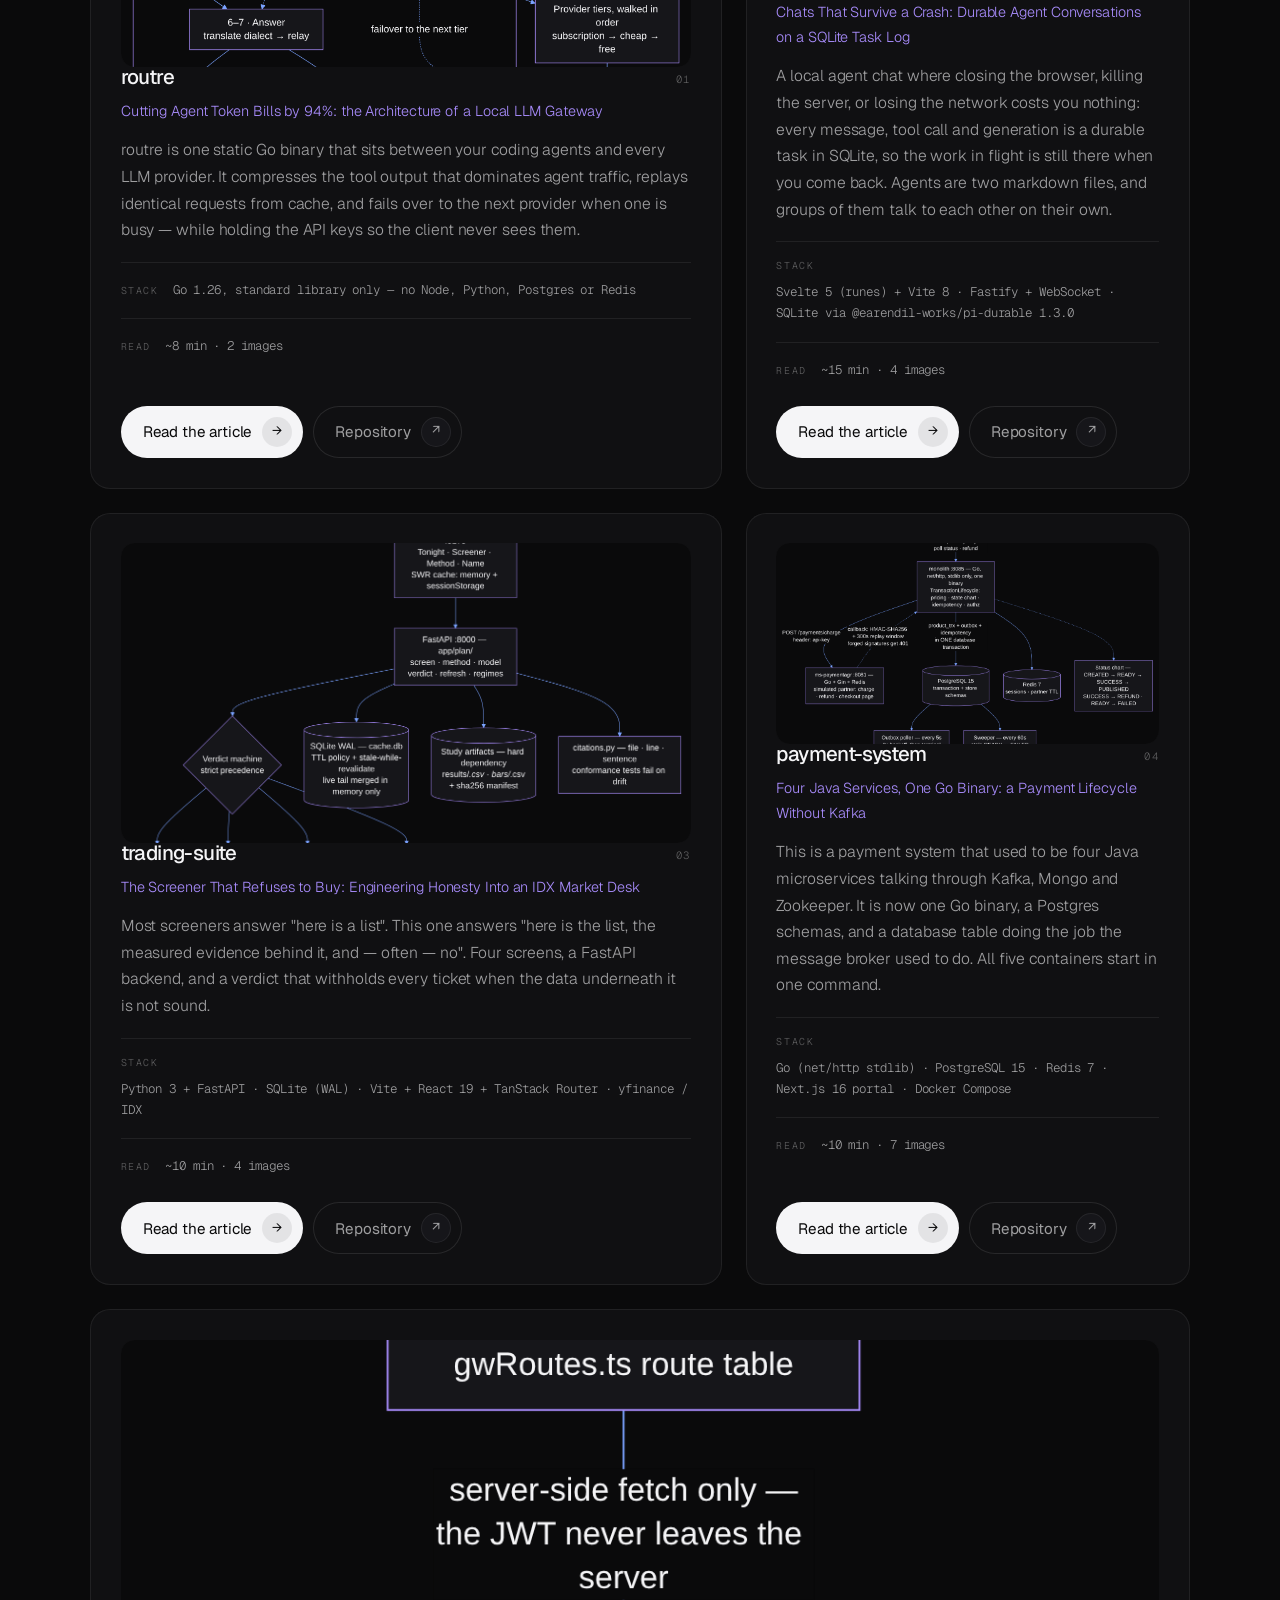
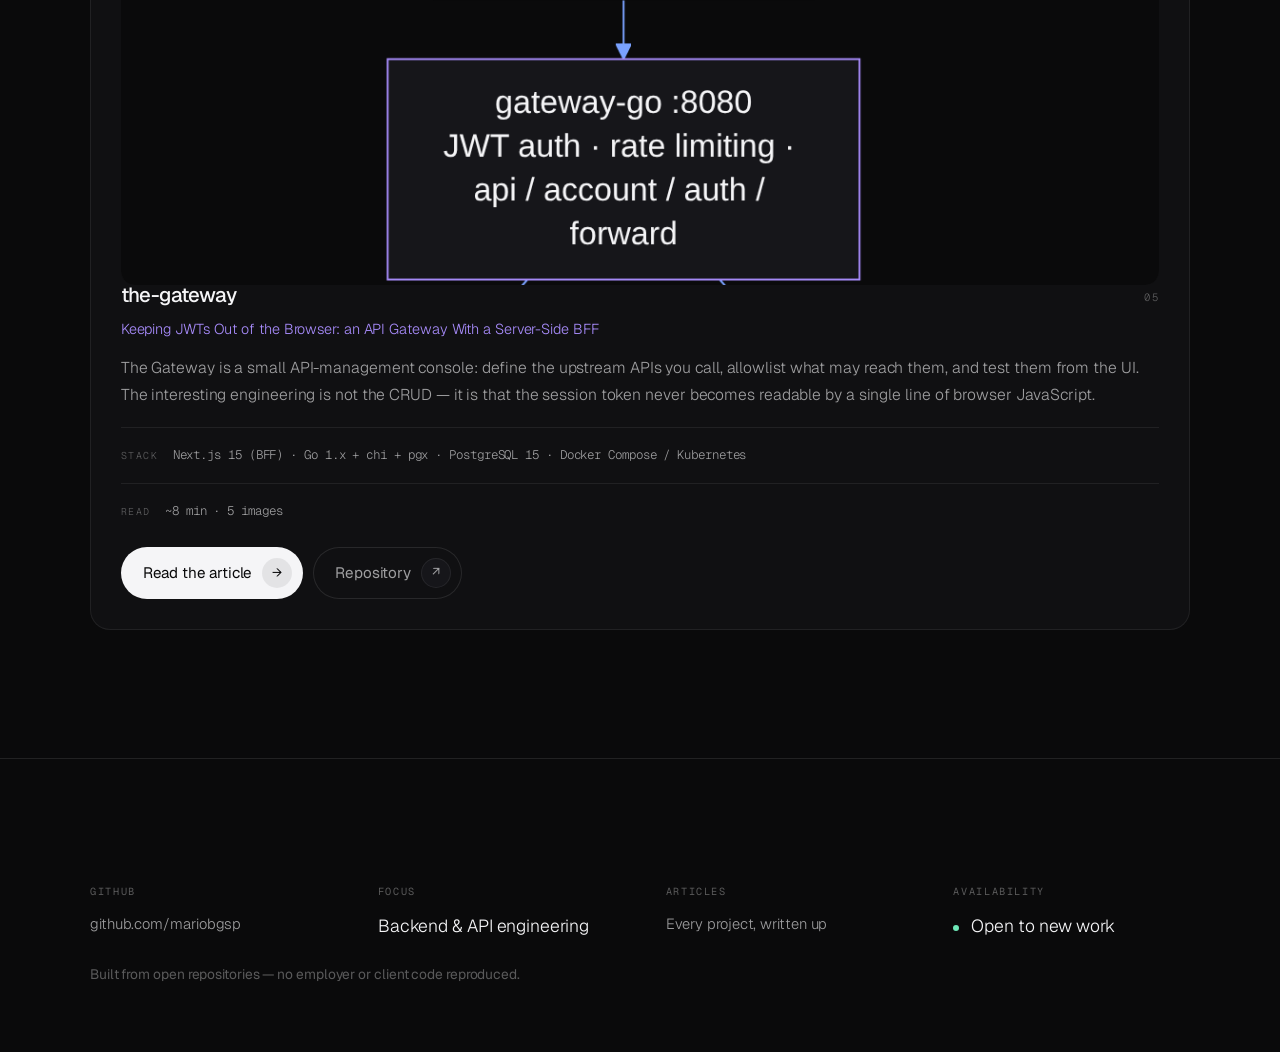
==== commit afbaea01: "feat(articles): at-a-glance panel, collapsible sections and animated reading column The simplificati" ====
--- a/articles/index.html
+++ b/articles/index.html
@@ -92,7 +92,7 @@
               <img class="thumb" src="/assets/articles/routre-architecture-dark.png" width="1200" height="630" loading="lazy" alt="" />
               <div class="card-head">
                 <h3 class="card-name">routre</h3>
-                <span class="card-index">01</span>
+                <span class="card-index accent-1">01</span>
               </div>
               <p class="card-role">Cutting Agent Token Bills by 94%: the Architecture of a Local LLM Gateway</p>
               <p class="card-desc">routre is one static Go binary that sits between your coding agents and every LLM provider. It compresses the tool output that dominates agent traffic, replays identical requests from cache, and fails over to the next provider when one is busy — while holding the API keys so the client never sees them.</p>
@@ -107,7 +107,7 @@
               <img class="thumb" src="/assets/articles/durable-agents-architecture-dark.png" width="1200" height="630" loading="lazy" alt="" />
               <div class="card-head">
                 <h3 class="card-name">durable-agents</h3>
-                <span class="card-index">02</span>
+                <span class="card-index accent-2">02</span>
               </div>
               <p class="card-role">Chats That Survive a Crash: Durable Agent Conversations on a SQLite Task Log</p>
               <p class="card-desc">A local agent chat where closing the browser, killing the server, or losing the network costs you nothing: every message, tool call and generation is a durable task in SQLite, so the work in flight is still there when you come back. Agents are two markdown files, and groups of them talk to each other on their own.</p>
@@ -122,7 +122,7 @@
               <img class="thumb" src="/assets/articles/trading-suite-architecture-dark.png" width="1200" height="630" loading="lazy" alt="" />
               <div class="card-head">
                 <h3 class="card-name">trading-suite</h3>
-                <span class="card-index">03</span>
+                <span class="card-index accent-3">03</span>
               </div>
               <p class="card-role">The Screener That Refuses to Buy: Engineering Honesty Into an IDX Market Desk</p>
               <p class="card-desc">Most screeners answer &quot;here is a list&quot;. This one answers &quot;here is the list, the measured evidence behind it, and — often — no&quot;. Four screens, a FastAPI backend, and a verdict that withholds every ticket when the data underneath it is not sound.</p>
@@ -137,7 +137,7 @@
               <img class="thumb" src="/assets/articles/payment-system-architecture-dark.png" width="1200" height="630" loading="lazy" alt="" />
               <div class="card-head">
                 <h3 class="card-name">payment-system</h3>
-                <span class="card-index">04</span>
+                <span class="card-index accent-1">04</span>
               </div>
               <p class="card-role">Four Java Services, One Go Binary: a Payment Lifecycle Without Kafka</p>
               <p class="card-desc">This is a payment system that used to be four Java microservices talking through Kafka, Mongo and Zookeeper. It is now one Go binary, a Postgres schemas, and a database table doing the job the message broker used to do. All five containers start in one command.</p>
@@ -152,7 +152,7 @@
               <img class="thumb" src="/assets/articles/the-gateway-architecture-dark.png" width="1200" height="630" loading="lazy" alt="" />
               <div class="card-head">
                 <h3 class="card-name">the-gateway</h3>
-                <span class="card-index">05</span>
+                <span class="card-index accent-2">05</span>
               </div>
               <p class="card-role">Keeping JWTs Out of the Browser: an API Gateway With a Server-Side BFF</p>
               <p class="card-desc">The Gateway is a small API-management console: define the upstream APIs you call, allowlist what may reach them, and test them from the UI. The interesting engineering is not the CRUD — it is that the session token never becomes readable by a single line of browser JavaScript.</p>
--- a/assets/theme.css
+++ b/assets/theme.css
@@ -36,6 +36,13 @@
   --emerald: #6ee7b7;
   --blue: #7aa2ff;
   --ok: var(--emerald);
+
+  /* the accent cycle: one of three solid hues per point, never a blend.
+     Surfaces keep their flat fill; an accent is ink or a low solid tint. */
+  --accent-1: var(--violet);
+  --accent-2: var(--emerald);
+  --accent-3: var(--blue);
+  --tint: rgba(255, 255, 255, 0.03);
 
   /* the pixel field (assets/site.js): one canvas pixel is one on-screen cell.
      The field is ambient and pointer-blind; the drift tokens are the period of
@@ -700,7 +707,7 @@
   height: 1px;
   margin: 28px 0 40px;
   border: 0;
-  background: linear-gradient(90deg, var(--line-strong), var(--line-soft) 40%, transparent);
+  background: var(--line);
 }
 
 .section-title {
@@ -719,7 +726,7 @@
   height: 1px;
   margin: 0;
   border: 0;
-  background: linear-gradient(90deg, transparent, var(--line) 18%, var(--line) 82%, transparent);
+  background: var(--line);
 }
 
 .prose {
@@ -1144,13 +1151,102 @@
   .btn:hover { will-change: transform; }
 }
 
-.stagger.visible > *:nth-child(1) { transition-delay: 40ms; }
-.stagger.visible > *:nth-child(2) { transition-delay: 110ms; }
-.stagger.visible > *:nth-child(3) { transition-delay: 180ms; }
-.stagger.visible > *:nth-child(4) { transition-delay: 250ms; }
-.stagger.visible > *:nth-child(5) { transition-delay: 320ms; }
-.stagger.visible > *:nth-child(6) { transition-delay: 390ms; }
-.stagger.visible > *:nth-child(n + 7) { transition-delay: 440ms; }
+.stagger.visible > * {
+  /* One delay rule for any list length: the index is written by assets/site.js
+     as --i, and the cap keeps a long list from waiting behind its own tail. */
+  transition-delay: min(calc(var(--i, 0) * 60ms + 30ms), 540ms);
+}
+
+/* ---------------------------------------------------------- word rise ---
+   A heading rises one word at a time out of a mask, the same mechanic as the
+   hero name. assets/site.js splits the words and marks the heading with
+   data-words; without JS the plain text stays and nothing is hidden. The
+   padding/margin pair widens the clip box without changing the layout height,
+   so descenders and cap heights are never shaved. */
+
+.js [data-words] .w {
+  display: inline-block;
+  overflow: hidden;
+  vertical-align: top;
+  padding: 0.08em 0.02em 0.18em;
+  margin: -0.08em -0.02em -0.18em;
+}
+
+.js [data-words] .w-in {
+  display: inline-block;
+  opacity: 0;
+  transform: translate3d(0, 112%, 0);
+}
+
+.js [data-words].visible .w-in,
+.js .is-seen [data-words] .w-in {
+  opacity: 1;
+  transform: translate3d(0, 0, 0);
+  transition:
+    opacity 620ms var(--ease-out),
+    transform 620ms var(--ease-out);
+  transition-delay: min(calc(var(--wi, 0) * 45ms + 60ms), 480ms);
+}
+
+/* ----------------------------------------------------------- check-in ---
+   The marker on a list point pops in with its own row: the standalone scale
+   property, so it composes with the row transform instead of overwriting it.
+   The delay is inherited from the row, so marker and row move together. */
+
+.js .cluster-item .check,
+.js .exp-body li::before {
+  scale: 0;
+  transition: scale 420ms var(--ease-pop);
+  transition-delay: inherit;
+}
+
+.js .stagger.visible .cluster-item .check,
+.js .stagger.visible .exp-body li::before { scale: 1; }
+
+/* --------------------------------------------------------- link sweep ---
+   One accent line grows from the left under a text link on hover. Applied by
+   the page styles that opt in; it never replaces an outline or focus ring. */
+
+.link-sweep {
+  position: relative;
+  text-decoration: none;
+}
+
+.link-sweep::after {
+  content: "";
+  position: absolute;
+  left: 0;
+  right: 0;
+  bottom: -3px;
+  height: 1px;
+  background: var(--violet);
+  transform: scaleX(0);
+  transform-origin: 0 50%;
+  transition: transform 360ms var(--ease-out);
+  pointer-events: none;
+}
+
+.link-sweep:hover::after,
+.link-sweep:focus-visible::after { transform: scaleX(1); }
+
+/* ----------------------------------------------------------- axis draw ---
+   A hairline axis above each section first container, drawn like the rules
+   when the section is first seen. Flat by construction: one solid 1px line. */
+
+.js .section.anchor > .container:first-child::before {
+  content: "";
+  display: block;
+  height: 1px;
+  margin: 0 0 clamp(28px, 3.2vw, 52px);
+  background: var(--line-soft);
+  transform: scaleX(0);
+  transform-origin: 0 50%;
+  transition: transform 900ms var(--ease-out);
+}
+
+.js .is-seen .section.anchor > .container:first-child::before {
+  transform: scaleX(1);
+}
 
 /* -------------------------------------------------------- channel rail ---
    One tick per section, built from the document by assets/site.js: the index
@@ -1272,13 +1368,24 @@
 .js .is-seen .section-rule { transform: scaleX(1); }
 
 .js .spec-value,
+.js .runs-fig,
 .js .stat b {
   opacity: 0.42;
-  transition: opacity 520ms var(--ease-out);
+  transform: translate3d(0, 6px, 0);
+  transition:
+    opacity 520ms var(--ease-out),
+    transform 520ms var(--ease-out);
 }
 
 .js .is-seen .spec-value,
-.js .is-seen .stat b { opacity: 1; }
+.js .is-seen .runs-fig,
+.js .is-seen .stat b {
+  opacity: 1;
+  transform: none;
+}
+
+/* A running count-up holds tabular figures so the width never jitters. */
+.counting { font-variant-numeric: tabular-nums; }
 
 /* The handoff between channels happens on the sheet chrome only, never on
    body copy, so reading contrast is unchanged as you leave a section. */
@@ -1398,6 +1505,27 @@
     transition: opacity 150ms linear !important;
   }
 
+  /* The new primitives settle to their end state: words and markers arrive,
+     figures never move, the axis simply exists. */
+  .js [data-words] .w-in {
+    opacity: 1 !important;
+    transform: none !important;
+    transition: opacity 150ms linear !important;
+    transition-delay: 0ms !important;
+  }
+
+  .js .cluster-item .check,
+  .js .exp-body li::before { scale: 1 !important; }
+
+  .js .spec-value,
+  .js .runs-fig,
+  .js .stat b {
+    opacity: 1 !important;
+    transform: none !important;
+  }
+
+  .link-sweep::after { transition: none !important; }
+
 }
 
 /* ------------------------------------- reduced transparency, print, no-js --- */
@@ -1413,6 +1541,7 @@
   /* Tier 1: the axis and the sweep are self-motion; the state stays. */
   .js .sheet-rule,
   .js .section-rule { transform: none !important; }
+  .js .section.anchor > .container:first-child::before { transform: none !important; }
   .scan-line { display: none !important; }
   .js [data-flow="is-past"] .fig-label { opacity: 1 !important; }
 }
@@ -1464,10 +1593,24 @@
   .js .reveal,
   .js .stagger > *,
   .js .spec-value,
+  .js .runs-fig,
   .js .stat b {
     opacity: 1 !important;
     --lift: 0px !important;
+    transform: none !important;
   }
+
+  .js [data-words] .w-in {
+    opacity: 1 !important;
+    transform: none !important;
+  }
+
+  .js .cluster-item .check,
+  .js .exp-body li::before { scale: 1 !important; }
+
+  .js .sheet-rule,
+  .js .section-rule,
+  .js .section.anchor > .container:first-child::before { transform: none !important; }
 
   .js.hero-intro .hero * {
     opacity: 1 !important;
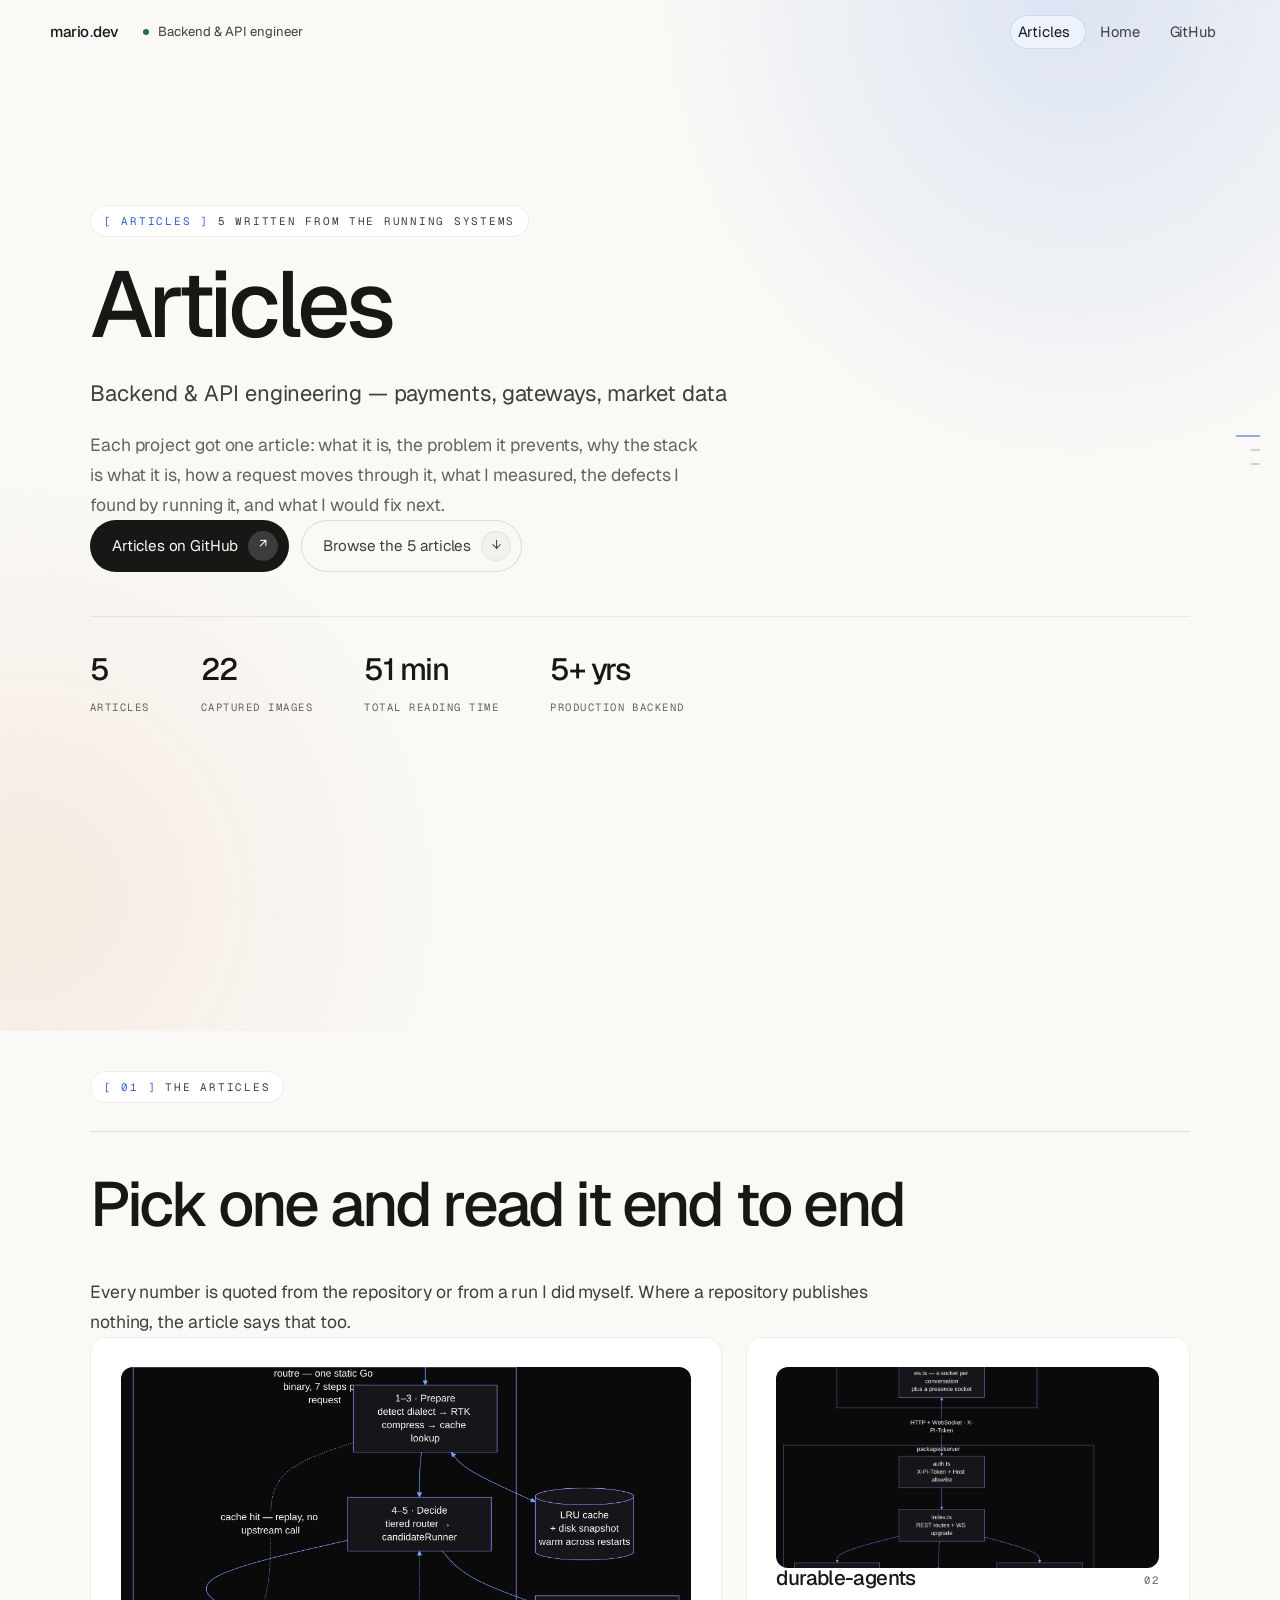
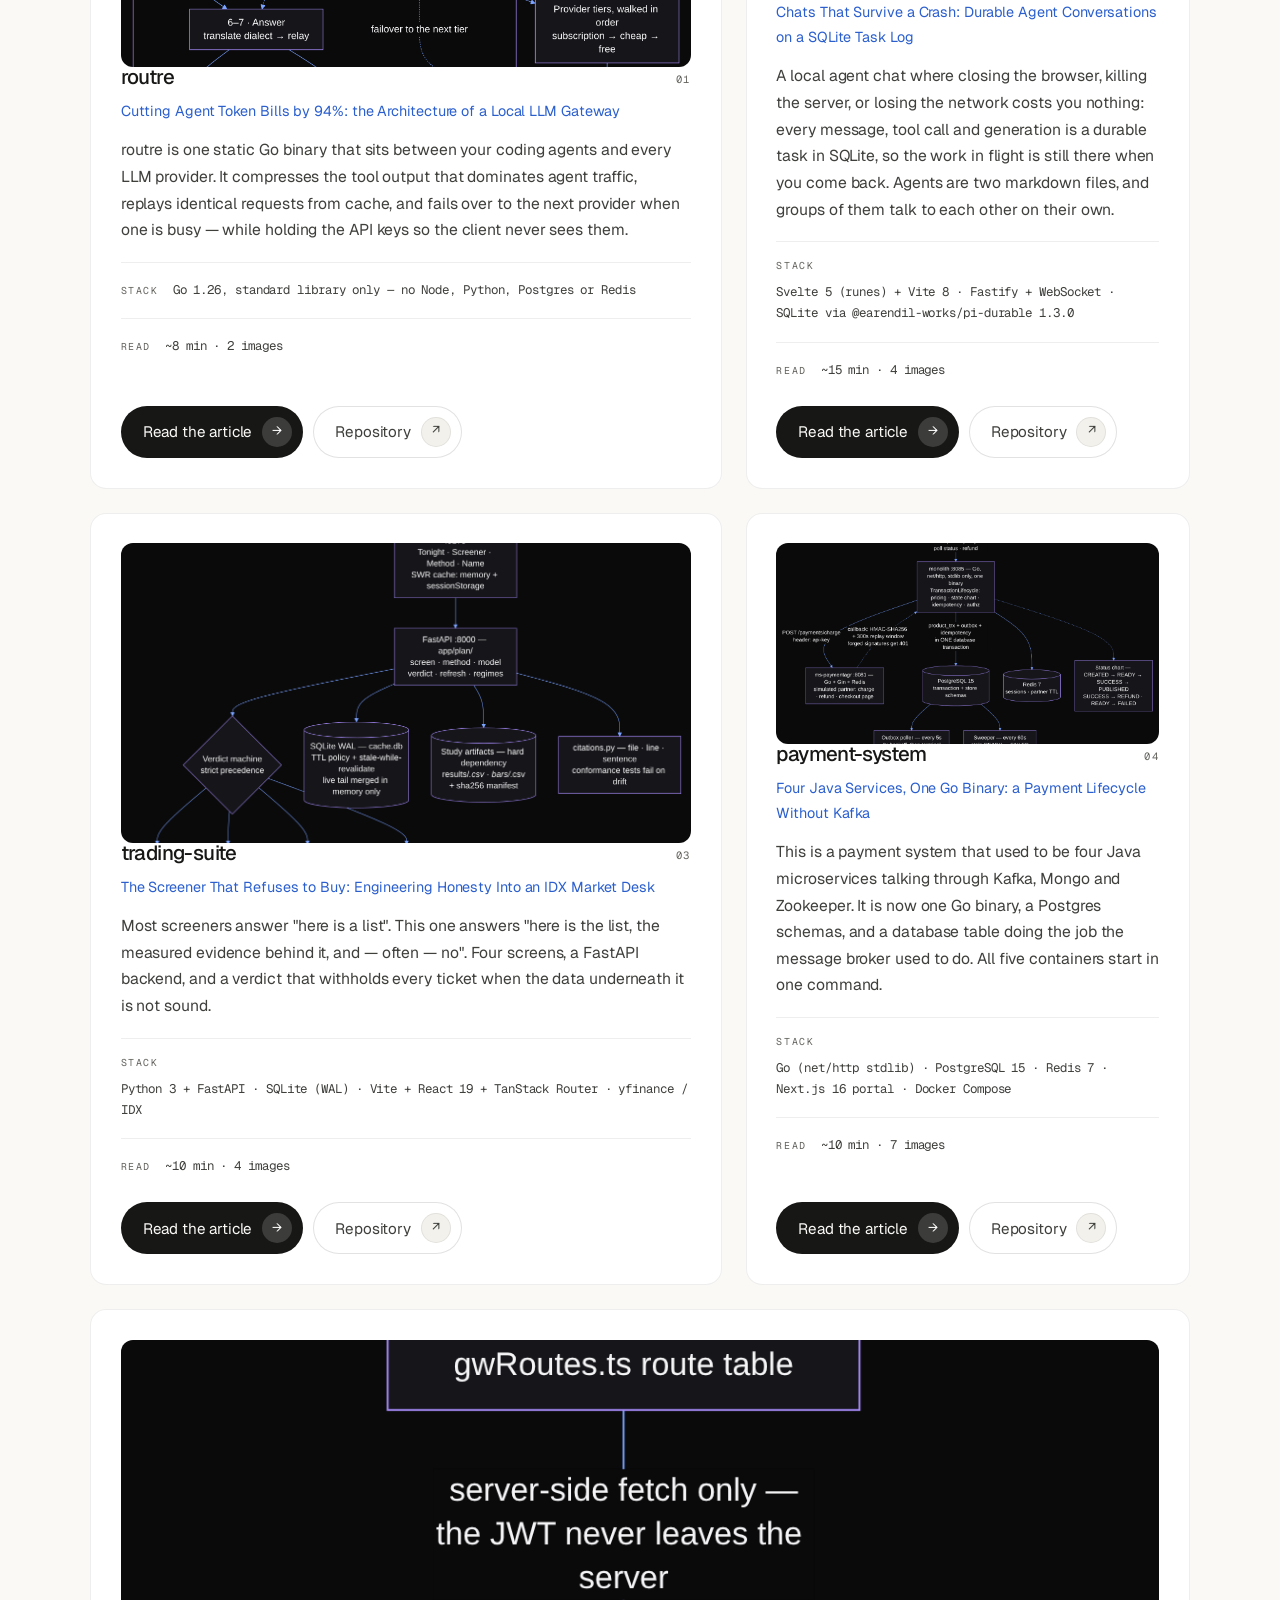
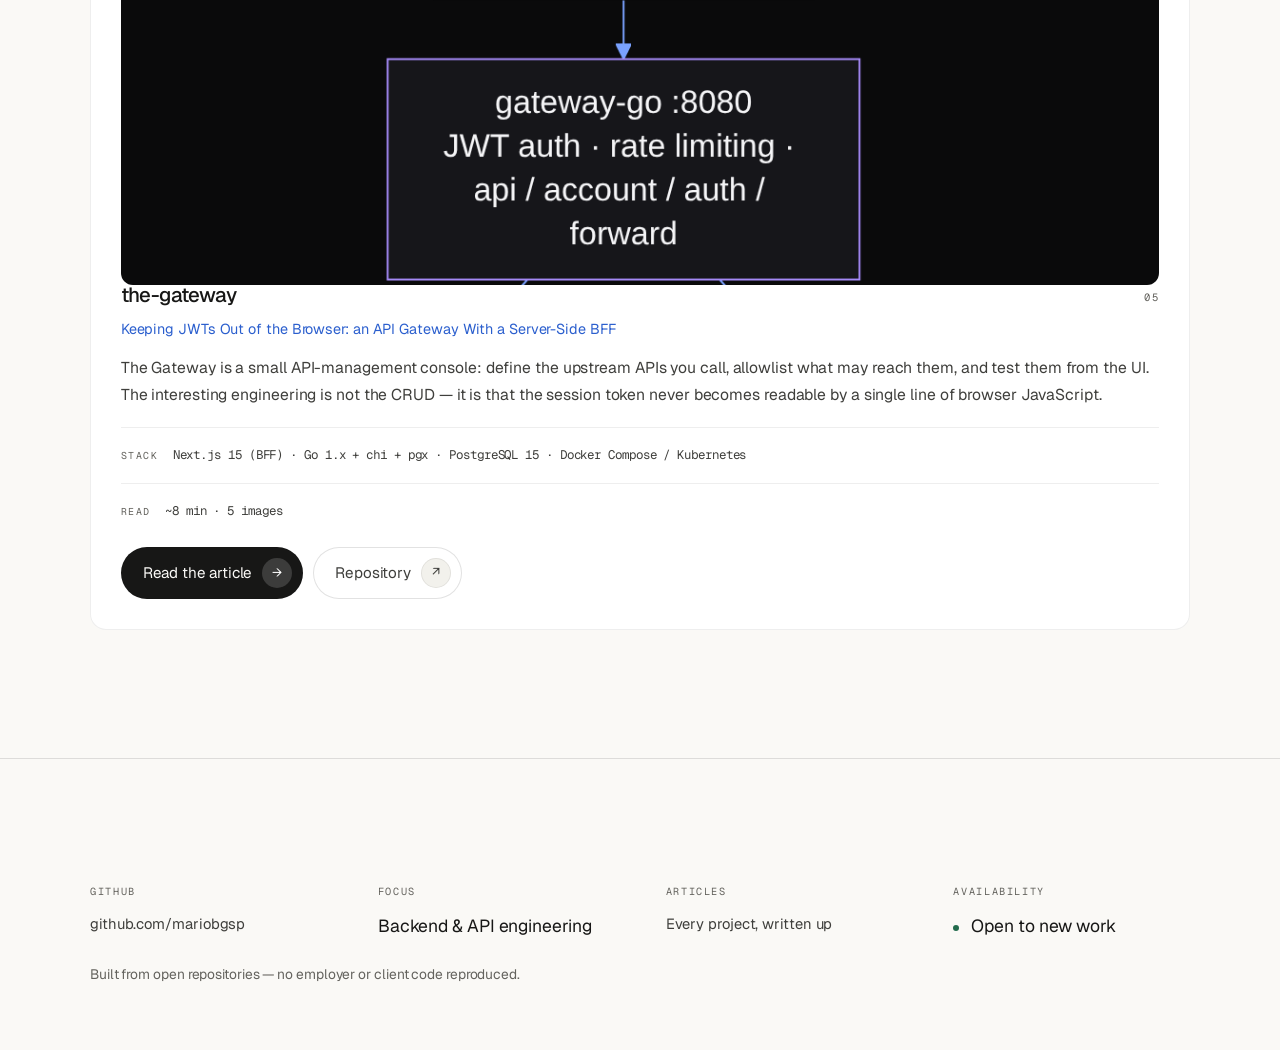
==== commit 864c585e: "feat(site): light minimal redesign with one ambient field and page transitions Replace the dark inst" ====
--- a/articles/index.html
+++ b/articles/index.html
@@ -7,8 +7,9 @@
     <meta name="description" content="5 backend engineering articles, each written from the running system: architecture, measured facts and the defects found." />
     <meta name="author" content="Muhammad Ario Bagus Prakusa" />
     <meta name="robots" content="index, follow, max-image-preview:large" />
-    <meta name="theme-color" content="#0a0a0b" />
+    <meta name="theme-color" content="#faf9f6" />
     <link rel="canonical" href="https://mariobgsp.github.io/articles/" />
+    <link rel="icon" href="data:image/svg+xml,%3Csvg xmlns='http://www.w3.org/2000/svg' viewBox='0 0 64 64'%3E%3Crect width='64' height='64' rx='14' fill='%23faf9f6'/%3E%3Cpath d='M20 44 32 18l12 26' stroke='%232b5fce' stroke-width='6' fill='none' stroke-linecap='round' stroke-linejoin='round'/%3E%3Cpath d='M25 36h14' stroke='%23171716' stroke-width='6' stroke-linecap='round'/%3E%3C/svg%3E" />
     <meta property="og:type" content="article" />
     <meta property="og:site_name" content="mario.dev" />
     <meta property="og:locale" content="en" />
@@ -92,7 +93,7 @@
               <img class="thumb" src="/assets/articles/routre-architecture-dark.png" width="1200" height="630" loading="lazy" alt="" />
               <div class="card-head">
                 <h3 class="card-name">routre</h3>
-                <span class="card-index accent-1">01</span>
+                <span class="card-index">01</span>
               </div>
               <p class="card-role">Cutting Agent Token Bills by 94%: the Architecture of a Local LLM Gateway</p>
               <p class="card-desc">routre is one static Go binary that sits between your coding agents and every LLM provider. It compresses the tool output that dominates agent traffic, replays identical requests from cache, and fails over to the next provider when one is busy — while holding the API keys so the client never sees them.</p>
@@ -107,7 +108,7 @@
               <img class="thumb" src="/assets/articles/durable-agents-architecture-dark.png" width="1200" height="630" loading="lazy" alt="" />
               <div class="card-head">
                 <h3 class="card-name">durable-agents</h3>
-                <span class="card-index accent-2">02</span>
+                <span class="card-index">02</span>
               </div>
               <p class="card-role">Chats That Survive a Crash: Durable Agent Conversations on a SQLite Task Log</p>
               <p class="card-desc">A local agent chat where closing the browser, killing the server, or losing the network costs you nothing: every message, tool call and generation is a durable task in SQLite, so the work in flight is still there when you come back. Agents are two markdown files, and groups of them talk to each other on their own.</p>
@@ -122,7 +123,7 @@
               <img class="thumb" src="/assets/articles/trading-suite-architecture-dark.png" width="1200" height="630" loading="lazy" alt="" />
               <div class="card-head">
                 <h3 class="card-name">trading-suite</h3>
-                <span class="card-index accent-3">03</span>
+                <span class="card-index">03</span>
               </div>
               <p class="card-role">The Screener That Refuses to Buy: Engineering Honesty Into an IDX Market Desk</p>
               <p class="card-desc">Most screeners answer &quot;here is a list&quot;. This one answers &quot;here is the list, the measured evidence behind it, and — often — no&quot;. Four screens, a FastAPI backend, and a verdict that withholds every ticket when the data underneath it is not sound.</p>
@@ -137,7 +138,7 @@
               <img class="thumb" src="/assets/articles/payment-system-architecture-dark.png" width="1200" height="630" loading="lazy" alt="" />
               <div class="card-head">
                 <h3 class="card-name">payment-system</h3>
-                <span class="card-index accent-1">04</span>
+                <span class="card-index">04</span>
               </div>
               <p class="card-role">Four Java Services, One Go Binary: a Payment Lifecycle Without Kafka</p>
               <p class="card-desc">This is a payment system that used to be four Java microservices talking through Kafka, Mongo and Zookeeper. It is now one Go binary, a Postgres schemas, and a database table doing the job the message broker used to do. All five containers start in one command.</p>
@@ -152,7 +153,7 @@
               <img class="thumb" src="/assets/articles/the-gateway-architecture-dark.png" width="1200" height="630" loading="lazy" alt="" />
               <div class="card-head">
                 <h3 class="card-name">the-gateway</h3>
-                <span class="card-index accent-2">05</span>
+                <span class="card-index">05</span>
               </div>
               <p class="card-role">Keeping JWTs Out of the Browser: an API Gateway With a Server-Side BFF</p>
               <p class="card-desc">The Gateway is a small API-management console: define the upstream APIs you call, allowlist what may reach them, and test them from the UI. The interesting engineering is not the CRUD — it is that the session token never becomes readable by a single line of browser JavaScript.</p>
--- a/assets/theme.css
+++ b/assets/theme.css
@@ -1,76 +1,39 @@
 /* ==========================================================================
-   mariobgsp.dev - Flat design system
+   mariobgsp.dev - light paper design system
    Shared by index.html and every page generated by tools/build-articles.py.
-   Solid surfaces, 1px hairlines, an animated ordered-dither pixel field,
-   Geist + Geist Mono, cubic-bezier(.32,.72,0,1) motion.
+   Warm canvas, opaque white surfaces, 1px hairlines, one accent and a single
+   CSS ambient wash. Geist + Geist Mono; cubic-bezier(.22,1,.36,1) motion.
    ========================================================================== */
 
 :root {
   /* canvas */
-  --bg: #0a0a0b;
-  --bg-2: var(--surface-2);
-
-  /* flat surfaces: opaque fills, one hairline ring, no blur or glow.
-     --glass* are the legacy names kept as aliases, so every existing selector
-     in this file and in the page styles keeps resolving. */
-  --surface-1: #101012;
-  --surface-2: #16161a;
-  --surface-3: #1d1d22;
-  --glass: var(--surface-1);
-  --glass-2: var(--surface-2);
-  --glass-3: var(--surface-3);
-  --line: rgba(255, 255, 255, 0.10);
-  --line-soft: rgba(255, 255, 255, 0.07);
-  --line-strong: rgba(255, 255, 255, 0.18);
+  --bg: #faf9f6;
+
+  /* opaque surfaces: one fill and one hairline ring, never a blurred stack */
+  --surface-1: #ffffff;
+  --surface-2: #f2f1ec;
+  --surface-3: #e8e6df;
+  --line: rgba(23, 23, 21, 0.12);
+  --line-soft: rgba(23, 23, 21, 0.07);
+  --line-strong: rgba(23, 23, 21, 0.22);
 
   /* ink */
-  --ink: #f5f5f7;
-  --ink-2: rgba(245, 245, 247, 0.62);
-  --ink-3: rgba(245, 245, 247, 0.34);
-  /* tertiary text that must still clear 4.5:1 on the sheet (~4.9:1 here):
-     used for measurement provenance notes and place captions. */
-  --ink-note: rgba(245, 245, 247, 0.5);
-
-  /* light */
-  --violet: #a78bfa;
-  --emerald: #6ee7b7;
-  --blue: #7aa2ff;
-  --ok: var(--emerald);
-
-  /* the accent cycle: one of three solid hues per point, never a blend.
-     Surfaces keep their flat fill; an accent is ink or a low solid tint. */
-  --accent-1: var(--violet);
-  --accent-2: var(--emerald);
-  --accent-3: var(--blue);
-  --tint: rgba(255, 255, 255, 0.03);
-
-  /* the pixel field (assets/site.js): one canvas pixel is one on-screen cell.
-     The field is ambient and pointer-blind; the drift tokens are the period of
-     its two slow cross-fades. */
-  --pixel-pitch: 8px;
-  --pixel-drift: 16s;
-  --pixel-drift-b: 6s;
-
-  /* the pointer trail (assets/site.js): a second layer with its own canvas.
-     Count, lifetime and spawn density are all bounded; the stop and the alpha
-     are the two that keep it an accent and never a wash. Colours are
-     space-separated triples because the draw loop builds rgba() from them. */
-  --trail-max: 240;
-  --trail-life: 900ms;
-  --trail-density: 1;
-  --trail-alpha: 0.9;
-  --trail-violet: 167 139 250;
-  --trail-emerald: 110 231 183;
-  --trail-white: 245 245 247;
-
-  /* the animated cursor (assets/site.js) */
-  --cursor-ring: 28px;
-  --cursor-dot: 5px;
+  --ink: #171716;
+  --ink-2: #3f3f3c;
+  --ink-3: #64635e;
+  /* captions and provenance notes (6.2:1 on the paper) */
+  --ink-note: #5f5e59;
+
+  /* one accent for links, focus and active state */
+  --accent: #2b5fce;
+  --accent-hover: #1f4fae;
+  --accent-soft: #edf2fd;
+  --success: #226b4c;
+  --tint: rgba(23, 23, 21, 0.035);
 
   /* flat depth: a single hairline ring, never a blurred stack */
   --shadow-rest: inset 0 0 0 1px var(--line-soft);
   --shadow-lift: inset 0 0 0 1px var(--line);
-  --shadow-btn-lift: inset 0 0 0 1px var(--line-strong);
 
   /* type */
   --sans: "Geist", "Helvetica Neue", Helvetica, "Segoe UI", system-ui, -apple-system, sans-serif;
@@ -81,32 +44,29 @@
   --fs-display: clamp(2.6rem, 0.7rem + 6.4vw, 6.25rem);
 
   /* geometry */
-  --r-xl: 20px;
-  --r-lg: 14px;
-  --r-md: 10px;
-  --r-sm: 8px;
+  --r-xl: 16px;
+  --r-lg: 12px;
+  --r-md: 8px;
+  --r-sm: 6px;
   --r-pill: 999px;
   --pad-section: clamp(96px, 10vw, 160px);
   --gutter: clamp(20px, 5vw, 40px);
   --measure: 1180px;
 
-  /* motion: ease-out to arrive, ease-in to leave, pop for branded settles */
-  --ease: cubic-bezier(0.32, 0.72, 0, 1);
+  /* motion: ease-out to arrive, short and consistent */
+  --ease: cubic-bezier(0.22, 1, 0.36, 1);
   --ease-out: cubic-bezier(0.16, 1, 0.3, 1);
-  --ease-in: cubic-bezier(0.7, 0, 0.84, 0);
-  --ease-pop: cubic-bezier(0.34, 1.56, 0.64, 1);
-  --dur-fast: 220ms;
-  --dur: 700ms;
-  --dur-slow: 1000ms;
+  --dur-fast: 160ms;
+  --dur: 260ms;
+  --dur-slow: 520ms;
 
   /* layers */
   --z-content: 1;
-  --z-fx: 2;
   --z-nav: 40;
   --z-menu: 50;
-  --z-cursor: 90;
   --nav-h: 64px;
 }
+
 
 /* ---------------------------------------------------------------- base --- */
 
@@ -117,9 +77,9 @@
 html {
   -webkit-text-size-adjust: 100%;
   scroll-padding-top: calc(var(--nav-h) + 32px);
-  color-scheme: dark;
+  color-scheme: light;
   scrollbar-width: thin;
-  scrollbar-color: rgba(255, 255, 255, 0.18) transparent;
+  scrollbar-color: rgba(23, 23, 21, 0.24) transparent;
 }
 
 @media (prefers-reduced-motion: no-preference) {
@@ -133,7 +93,7 @@
   color: var(--ink);
   font-family: var(--sans);
   font-size: var(--fs-body);
-  font-weight: 300;
+  font-weight: 400;
   line-height: 1.7;
   letter-spacing: -0.005em;
   -webkit-font-smoothing: antialiased;
@@ -164,10 +124,10 @@
 
 ul, ol { margin: 0; padding: 0; list-style: none; }
 
-::selection { background: rgba(167, 139, 250, 0.32); color: #fff; }
+::selection { background: var(--accent-soft); color: var(--ink); }
 
 :focus-visible {
-  outline: 2px solid var(--violet);
+  outline: 2px solid var(--accent);
   outline-offset: 3px;
   border-radius: 4px;
 }
@@ -191,45 +151,38 @@
   z-index: 200;
   padding: 12px 20px;
   border-radius: var(--r-pill);
-  background: #fff;
-  color: #050505;
+  background: var(--ink);
+  color: var(--bg);
   font-size: 0.9rem;
 }
 .skip-link:focus { left: 16px; top: 16px; }
 
-/* ------------------------------------------------------- ambient layers ---
-   Two stacked layers, both injected by assets/site.js, both inert to the
-   pointer and both sitting under every generated page's content.
-
-   .bg-pixels  the ambient ordered-dither field. Its backing store is the cell
-               grid - one canvas pixel is one on-screen cell - and CSS scales
-               it up with nearest-neighbour, so the cells stay hard-edged at
-               any size. It has no pointer state at all: it breathes on its
-               own and nothing else reaches it.
-   .bg-trail   the pointer's own animation, added after the field so it paints
-               above it. Particles are baked sprites drawn at device
-               resolution, so this layer is deliberately not pixelated. */
-
-.bg-pixels {
+/* --------------------------------------------------------- ambient wash ---
+   One CSS-only layer on body::before. Two very soft radial gradients drift on
+   transform and scale behind every page; there is no canvas, no pointer state
+   and no JS loop. The layer is inert and sits under the .page content. */
+
+body::before {
+  content: "";
   position: fixed;
-  inset: 0;
+  inset: -18vmax;
   z-index: 0;
-  display: block;
-  width: 100%;
-  height: 100%;
   pointer-events: none;
-  image-rendering: pixelated;
-  image-rendering: crisp-edges;
-}
-
-.bg-trail {
-  position: fixed;
-  inset: 0;
-  z-index: 0;
-  display: block;
-  width: 100%;
-  height: 100%;
-  pointer-events: none;
+  background:
+    radial-gradient(farthest-side at 72% 18%, rgba(178, 198, 238, 0.42), transparent 72%),
+    radial-gradient(farthest-side at 18% 82%, rgba(233, 210, 186, 0.34), transparent 70%);
+  background-size: 64vmax 64vmax, 58vmax 58vmax;
+  background-position: 78% 12%, 12% 84%;
+  background-repeat: no-repeat;
+  animation: ambient-drift 46s var(--ease) infinite alternate;
+  will-change: transform;
+}
+
+body.art-page::before { opacity: 0.55; }
+
+@keyframes ambient-drift {
+  from { transform: translate3d(-1.5%, -1%, 0) scale(1.02); }
+  to   { transform: translate3d(1.5%, 2%, 0) scale(1.08); }
 }
 
 /* ---------------------------------------------------------- progress bar --- */
@@ -248,7 +201,7 @@
   height: 100%;
   transform: scaleX(0);
   transform-origin: 0 50%;
-  background: var(--violet);
+  background: var(--accent);
 }
 
 /* ------------------------------------------------------------- top nav --- */
@@ -259,8 +212,16 @@
   left: 0;
   right: 0;
   z-index: var(--z-nav);
-  padding: 20px var(--gutter);
+  padding: 0 var(--gutter);
+  background: transparent;
+  border-bottom: 1px solid transparent;
   pointer-events: none;
+  transition: background-color var(--dur) var(--ease), border-color var(--dur) var(--ease);
+}
+
+.topnav.scrolled {
+  background: var(--bg);
+  border-bottom-color: var(--line-soft);
 }
 
 .topnav-inner {
@@ -275,16 +236,10 @@
   display: flex;
   align-items: center;
   gap: 18px;
-  padding: 8px 10px 8px 22px;
-  border-radius: var(--r-pill);
-  background: var(--surface-2);
-  box-shadow: var(--shadow-rest);
-  transition: background-color var(--dur) var(--ease);
-}
-
-.topnav.scrolled .topnav-inner {
-  background: var(--bg);
-  box-shadow: var(--shadow-lift);
+  padding: 0;
+  border-radius: 0;
+  background: transparent;
+  box-shadow: none;
 }
 
 .nav-logo {
@@ -297,7 +252,7 @@
   white-space: nowrap;
 }
 
-.logo-dot { color: var(--violet); }
+.logo-dot { color: var(--accent); }
 
 .nav-status {
   display: inline-flex;
@@ -320,16 +275,7 @@
   flex: 0 0 auto;
 }
 
-.led-green { background: var(--ok); }
-
-@media (prefers-reduced-motion: no-preference) {
-  .led-green { animation: pulse 2.6s var(--ease) infinite; }
-}
-
-@keyframes pulse {
-  0%, 100% { opacity: 1; }
-  50% { opacity: 0.35; }
-}
+.led-green { background: var(--success); }
 
 .nav-links {
   display: flex;
@@ -342,22 +288,22 @@
   display: inline-flex;
   align-items: center;
   gap: 8px;
-  padding: 9px 16px;
+  padding: 8px 14px;
   border-radius: var(--r-pill);
-  font-size: 0.95rem;
+  font-size: 0.92rem;
   font-weight: 400;
   color: var(--ink-2);
-  transition: color var(--dur) var(--ease), background-color var(--dur) var(--ease);
+  transition: color var(--dur-fast) var(--ease), background-color var(--dur-fast) var(--ease);
 }
 
 .nav-links a:hover {
   color: var(--ink);
-  background: var(--glass-2);
+  background: var(--tint);
 }
 
 .nav-links a.active {
   color: var(--ink);
-  background: var(--glass-3);
+  background: transparent;
 }
 
 .link-idx { display: none; }
@@ -371,7 +317,7 @@
   margin-left: auto;
   border: 0;
   border-radius: var(--r-pill);
-  background: var(--glass-2);
+  background: var(--surface-2);
   box-shadow: inset 0 0 0 1px var(--line);
   cursor: pointer;
   position: relative;
@@ -384,7 +330,7 @@
   height: 1.5px;
   border-radius: 2px;
   background: var(--ink);
-  transition: transform 500ms var(--ease), opacity 300ms var(--ease);
+  transition: transform 260ms var(--ease), opacity 220ms var(--ease);
 }
 
 .nav-hamburger span:nth-child(1) { top: 19px; }
@@ -398,7 +344,8 @@
 .nav-menu {
   position: fixed;
   inset: 0;
-  z-index: var(--z-menu);
+  /* the header stays above the sheet so its X remains a visible target */
+  z-index: calc(var(--z-nav) - 1);
   display: flex;
   flex-direction: column;
   justify-content: center;
@@ -407,7 +354,7 @@
   background: var(--bg);
   opacity: 0;
   visibility: hidden;
-  transition: opacity 500ms var(--ease), visibility 500ms var(--ease);
+  transition: opacity 280ms var(--ease), visibility 280ms var(--ease);
 }
 
 body.lock .nav-menu {
@@ -427,16 +374,16 @@
   color: var(--ink);
   opacity: 0;
   transform: translate3d(0, 22px, 0);
-  transition: opacity 500ms var(--ease), transform 500ms var(--ease), color 300ms var(--ease);
+  transition: opacity 280ms var(--ease), transform 280ms var(--ease), color 220ms var(--ease);
 }
 
 body.lock .nav-menu a {
   opacity: 1;
   transform: none;
-  transition-delay: calc(var(--i, 0) * 60ms + 120ms);
-}
-
-.nav-menu a:active { color: var(--violet); }
+  transition-delay: calc(var(--i, 0) * 40ms + 80ms);
+}
+
+.nav-menu a:active { color: var(--accent); }
 
 /* ------------------------------------------------------------- buttons --- */
 
@@ -450,8 +397,9 @@
   padding: 11px 11px 11px 22px;
   border: 0;
   border-radius: var(--r-pill);
-  background: var(--glass);
+  background: var(--surface-1);
   color: var(--ink);
+  box-shadow: var(--shadow-rest);
   font-family: inherit;
   font-size: 0.95rem;
   font-weight: 400;
@@ -459,9 +407,10 @@
   line-height: 1;
   cursor: pointer;
   transition:
-    transform 600ms var(--ease),
-    background-color 600ms var(--ease),
-    color 600ms var(--ease);
+    transform 220ms var(--ease-out),
+    background-color 220ms var(--ease-out),
+    color 220ms var(--ease-out),
+    box-shadow 220ms var(--ease-out);
 }
 
 .btn .ext {
@@ -470,21 +419,21 @@
   width: 30px;
   height: 30px;
   border-radius: 50%;
-  background: var(--glass-2);
+  background: var(--surface-2);
   box-shadow: inset 0 0 0 1px var(--line-soft);
   font-size: 0.8rem;
   line-height: 1;
-  transition: transform 600ms var(--ease), background-color 600ms var(--ease);
-}
-
-.btn:hover { background: var(--glass-2); }
+  transition: transform 220ms var(--ease-out), background-color 220ms var(--ease-out);
+}
+
+.btn:hover { background: var(--surface-2); }
 
 .btn:hover .ext {
   transform: translate(2px, -2px);
-  background: var(--glass-3);
-}
-
-.btn:active { scale: 0.975; }
+  background: var(--surface-3);
+}
+
+.btn:active { scale: 0.98; }
 
 .btn-primary {
   background: var(--ink);
@@ -492,14 +441,14 @@
 }
 
 .btn-primary .ext {
-  background: rgba(0, 0, 0, 0.07);
+  background: rgba(255, 255, 255, 0.16);
   box-shadow: none;
-  color: var(--bg);
-}
-
-.btn-primary:hover { background: var(--ink); }
-
-.btn-primary:hover .ext { background: rgba(0, 0, 0, 0.14); }
+  color: #fff;
+}
+
+.btn-primary:hover { background: var(--accent-hover); }
+
+.btn-primary:hover .ext { background: rgba(255, 255, 255, 0.24); }
 
 .btn-ghost {
   background: transparent;
@@ -507,7 +456,7 @@
   color: var(--ink-2);
 }
 
-.btn-ghost:hover { color: var(--ink); }
+.btn-ghost:hover { color: var(--ink); background: var(--tint); }
 
 .actions {
   display: flex;
@@ -543,9 +492,9 @@
 .hero-title {
   margin: 26px 0 0;
   font-size: var(--fs-lead);
-  font-weight: 300;
+  font-weight: 400;
   color: var(--ink-2);
-  max-width: 34ch;
+  max-width: 44ch;
 }
 
 .hero-sub {
@@ -574,7 +523,7 @@
   gap: 9px;
   padding: 7px 14px;
   border-radius: var(--r-pill);
-  background: var(--glass);
+  background: var(--surface-1);
   box-shadow: inset 0 0 0 1px var(--line-soft);
   font-family: var(--mono);
   font-size: 0.68rem;
@@ -586,7 +535,8 @@
 
 .kicker b {
   font-weight: 400;
-  color: var(--violet);
+  white-space: nowrap;
+  color: var(--accent);
 }
 
 .mono-tag {
@@ -596,96 +546,32 @@
 }
 
 /* --------------------------------------------------------- hero intro ---
-   The bench powers on. One CSS timeline drives it: the name mask-rises first,
-   the supporting copy follows in document order, and the panel readouts lock
-   in last. Nothing here is JS-computed except --d (the per-element delay,
-   written by assets/site.js); the harness can therefore freeze the whole
-   sequence at any instant with ?t= by shifting --t0.
-
-   The .js prefix means a reader with no JS - or a failed script - still gets
-   the finished hero, never a blank one. */
-
-.js.hero-intro .hero :is(
-  .crumb,
-  .kicker,
-  .hero-name:not([data-lines]),
-  .hero-title,
-  .hero-sub,
-  .hero-method,
-  .cmd-wrap,
-  .stat-row,
-  .actions,
-  .tags,
-  .scroll-cue
-) { opacity: 0; }
-
-/* The scroll reveal must not fight the intro for the same properties. */
-.js.hero-intro .hero :is(.reveal, .stagger > *) {
-  opacity: 1;
-  --lift: 0px;
-  transition: none;
-}
-
-.js.hero-ready .hero :is(
-  .crumb,
-  .kicker,
-  .hero-name:not([data-lines]),
-  .hero-title,
-  .hero-sub,
-  .hero-method,
-  .cmd-wrap,
-  .stat-row,
-  .actions,
-  .tags,
-  .scroll-cue
-) {
-  animation: hero-rise 620ms var(--ease-out) both;
-  animation-delay: calc(var(--d, 0ms) - var(--t0, 0ms));
+   A single CSS entrance, no JS timeline: each direct child of the hero copy
+   rises once in document order. Without JavaScript the hero is already final,
+   and ?freeze=1 keeps it settled for a capture. */
+
+@media (prefers-reduced-motion: no-preference) {
+  .hero-copy > * {
+    animation: hero-rise 600ms var(--ease-out) both;
+  }
+
+  .hero-copy > :nth-child(2) { animation-delay: 60ms; }
+  .hero-copy > :nth-child(3) { animation-delay: 120ms; }
+  .hero-copy > :nth-child(4) { animation-delay: 180ms; }
 }
 
 @keyframes hero-rise {
-  from { opacity: 0; transform: translate3d(0, 15px, 0); }
+  from { opacity: 0; transform: translate3d(0, 12px, 0); }
   to   { opacity: 1; transform: translate3d(0, 0, 0); }
 }
 
-/* The name rises out of a mask, one line at a time. The padding/margin pair
-   widens the clip box without changing the layout height, so descenders and
-   cap heights are never shaved. */
-.hero-name[data-lines] .line {
-  display: block;
-  overflow: hidden;
-  padding: 0.08em 0 0.18em;
-  margin: -0.08em 0 -0.18em;
-}
-
-.hero-name[data-lines] .line-in { display: block; }
-
-.js.hero-intro .hero-name[data-lines] .line-in { transform: translate3d(0, 112%, 0); }
-
-.js.hero-ready .hero-name[data-lines] .line-in {
-  animation: hero-line 780ms var(--ease-out) both;
-  animation-delay: calc(var(--d, 0ms) - var(--t0, 0ms));
-}
-
-@keyframes hero-line {
-  from { transform: translate3d(0, 112%, 0); }
-  to   { transform: translate3d(0, 0, 0); }
-}
-
-/* Chrome arrives with the intro rather than before it. */
-.js.hero-intro .topnav { opacity: 0; }
-
-.js.hero-ready .topnav {
-  animation: hero-chrome 520ms var(--ease-out) both;
-  animation-delay: calc(90ms - var(--t0, 0ms));
-}
-
-@keyframes hero-chrome {
-  from { opacity: 0; transform: translate3d(0, -10px, 0); }
-  to   { opacity: 1; transform: none; }
-}
-
-/* Dev harness: freeze every animation where ?t= left it, and settle every
+html[data-freeze] .hero-copy > * {
+  animation: none !important;
+  opacity: 1 !important;
+  transform: none !important;
+}
+
+/* Dev harness: pause CSS animation where ?freeze=1 found it and settle every
    transition so a capture shows a state rather than a moment. */
 html[data-freeze],
 html[data-freeze] *,
@@ -775,7 +661,7 @@
 #results .card .card-index {
   font-size: 0.56rem;
   letter-spacing: 0.16em;
-  color: var(--violet);
+  color: var(--accent);
   opacity: 0.85;
   padding-top: 0;
 }
@@ -864,7 +750,7 @@
   border-radius: var(--r-xl);
   background: var(--surface-1);
   box-shadow: var(--shadow-rest);
-  transition: transform 800ms var(--ease), background-color 220ms var(--ease-out);
+  transition: transform 260ms var(--ease-out), background-color 260ms var(--ease-out), box-shadow 260ms var(--ease-out);
 }
 
 .span-12 { grid-column: span 12; }
@@ -898,7 +784,7 @@
 .card-role {
   margin: 10px 0 0;
   font-size: 0.9rem;
-  color: var(--violet);
+  color: var(--accent);
 }
 
 .card-desc {
@@ -913,7 +799,7 @@
   object-fit: cover;
   border-radius: var(--r-lg);
   box-shadow: inset 0 0 0 1px var(--line-soft);
-  background: var(--bg-2);
+  background: var(--surface-2);
 }
 
 .meta-row {
@@ -971,7 +857,7 @@
   overflow-wrap: anywhere;
   padding: 6px 12px;
   border-radius: var(--r-pill);
-  background: var(--glass);
+  background: var(--surface-1);
   box-shadow: inset 0 0 0 1px var(--line-soft);
   font-family: var(--mono);
   font-size: 0.68rem;
@@ -1002,7 +888,7 @@
   font-family: var(--mono);
   font-size: 0.62rem;
   letter-spacing: 0.1em;
-  color: var(--violet);
+  color: var(--accent);
   opacity: 0.75;
 }
 
@@ -1055,13 +941,14 @@
 
 .cmd::before {
   content: "$ ";
-  color: var(--violet);
+  color: var(--accent);
 }
 
 /* ------------------------------------------------------------- footer --- */
 
 .footer {
   position: relative;
+  z-index: var(--z-content);
   padding: var(--pad-section) 0 64px;
 }
 
@@ -1096,13 +983,11 @@
   vertical-align: middle;
 }
 
-/* ---------------------------------------------------- motion primitives --- */
-
-/* One transform composition for every interactive surface: the magnetic
-   offset (--mx/--my, written by assets/site.js) and the state offset (--lift:
-   reveal offset, hover raise). Press feedback uses the standalone `scale`
-   property, so it composes with this transform instead of fighting it.
-   Nothing here animates layout. */
+/* ---------------------------------------------------- motion primitives ---
+   One transform composition for every interactive surface: only the state
+   offset (--lift: reveal offset, hover raise). Press feedback uses the
+   standalone scale property, so it composes with this transform instead of
+   fighting it. Nothing here animates layout. */
 
 .reveal,
 .stagger > *,
@@ -1112,17 +997,15 @@
 .gh-panel,
 .spec-cluster,
 .exp-item,
-.art-entry,
-[data-magnetic] {
-  transform:
-    translate3d(var(--mx, 0px), calc(var(--my, 0px) + var(--lift, 0px)), 0);
+.art-entry {
+  transform: translate3d(0, var(--lift, 0px), 0);
 }
 
 /* Hidden only while JS is running: without it the page must still read. */
 .js .reveal,
 .js .stagger > * {
   opacity: 0;
-  --lift: 30px;
+  --lift: 12px;
   transition:
     opacity var(--dur-slow) var(--ease-out),
     transform var(--dur-slow) var(--ease-out);
@@ -1138,7 +1021,7 @@
 .art-entry:hover,
 .exp-item:hover,
 .spec-cluster:hover,
-.gh-panel:hover { --lift: -2px; }
+.gh-panel:hover { --lift: -1px; }
 
 /* Promote only the surface that is actually being driven. */
 @media (hover: hover) and (prefers-reduced-motion: no-preference) {
@@ -1154,80 +1037,25 @@
 .stagger.visible > * {
   /* One delay rule for any list length: the index is written by assets/site.js
      as --i, and the cap keeps a long list from waiting behind its own tail. */
-  transition-delay: min(calc(var(--i, 0) * 60ms + 30ms), 540ms);
-}
-
-/* ---------------------------------------------------------- word rise ---
-   A heading rises one word at a time out of a mask, the same mechanic as the
-   hero name. assets/site.js splits the words and marks the heading with
-   data-words; without JS the plain text stays and nothing is hidden. The
-   padding/margin pair widens the clip box without changing the layout height,
-   so descenders and cap heights are never shaved. */
-
-.js [data-words] .w {
-  display: inline-block;
-  overflow: hidden;
-  vertical-align: top;
-  padding: 0.08em 0.02em 0.18em;
-  margin: -0.08em -0.02em -0.18em;
-}
-
-.js [data-words] .w-in {
-  display: inline-block;
-  opacity: 0;
-  transform: translate3d(0, 112%, 0);
-}
-
-.js [data-words].visible .w-in,
-.js .is-seen [data-words] .w-in {
-  opacity: 1;
-  transform: translate3d(0, 0, 0);
-  transition:
-    opacity 620ms var(--ease-out),
-    transform 620ms var(--ease-out);
-  transition-delay: min(calc(var(--wi, 0) * 45ms + 60ms), 480ms);
-}
-
-/* ----------------------------------------------------------- check-in ---
-   The marker on a list point pops in with its own row: the standalone scale
-   property, so it composes with the row transform instead of overwriting it.
-   The delay is inherited from the row, so marker and row move together. */
-
-.js .cluster-item .check,
-.js .exp-body li::before {
-  scale: 0;
-  transition: scale 420ms var(--ease-pop);
-  transition-delay: inherit;
-}
-
-.js .stagger.visible .cluster-item .check,
-.js .stagger.visible .exp-body li::before { scale: 1; }
-
-/* --------------------------------------------------------- link sweep ---
-   One accent line grows from the left under a text link on hover. Applied by
-   the page styles that opt in; it never replaces an outline or focus ring. */
-
-.link-sweep {
-  position: relative;
-  text-decoration: none;
-}
-
-.link-sweep::after {
-  content: "";
-  position: absolute;
-  left: 0;
-  right: 0;
-  bottom: -3px;
-  height: 1px;
-  background: var(--violet);
-  transform: scaleX(0);
-  transform-origin: 0 50%;
-  transition: transform 360ms var(--ease-out);
-  pointer-events: none;
-}
-
-.link-sweep:hover::after,
-.link-sweep:focus-visible::after { transform: scaleX(1); }
+  transition-delay: min(calc(var(--i, 0) * 50ms + 30ms), 300ms);
+}
+
+/* ------------------------------------------------------ page transition ---
+   Cross-document fades where View Transitions are supported; an unsupported
+   browser simply navigates. The reduced-motion block neutralises both sides. */
+
+@view-transition { navigation: auto; }
+
+::view-transition-old(root) {
+  animation: page-out 180ms cubic-bezier(0.4, 0, 1, 1) both;
+}
+
+::view-transition-new(root) {
+  animation: page-in 340ms cubic-bezier(0.16, 1, 0.3, 1) both;
+}
+
+@keyframes page-out { to { opacity: 0; } }
+@keyframes page-in { from { opacity: 0; } }
 
 /* ----------------------------------------------------------- axis draw ---
    A hairline axis above each section first container, drawn like the rules
@@ -1241,7 +1069,7 @@
   background: var(--line-soft);
   transform: scaleX(0);
   transform-origin: 0 50%;
-  transition: transform 900ms var(--ease-out);
+  transition: transform 500ms var(--ease-out);
 }
 
 .js .is-seen .section.anchor > .container:first-child::before {
@@ -1249,10 +1077,9 @@
 }
 
 /* -------------------------------------------------------- channel rail ---
-   One tick per section, built from the document by assets/site.js: the index
-   number is the channel, the label appears on hover/focus/active, and the
-   fill tracks scroll progress through the sheet. Desktop only - below
-   1080px the top progress bar carries the same information. */
+   One tick per section, built from the document by assets/site.js. The active
+   tick grows into the accent line; the top progress bar carries the scroll
+   progress. Desktop only - below 1080px the bar is the whole indicator. */
 
 .sec-rail {
   position: fixed;
@@ -1270,20 +1097,6 @@
   .sec-rail { display: flex; }
 }
 
-.sec-rail__fill {
-  position: absolute;
-  right: 4px;
-  top: 14px;
-  bottom: 14px;
-  width: 1px;
-  background: var(--violet);
-  opacity: 0.45;
-  transform: scaleY(var(--rail-p, 0));
-  transform-origin: 50% 0;
-  transition: transform 460ms var(--ease-out);
-  pointer-events: none;
-}
-
 .sec-rail__tick {
   position: relative;
   display: flex;
@@ -1295,7 +1108,7 @@
   letter-spacing: 0.14em;
   text-transform: uppercase;
   color: var(--ink-3);
-  transition: color 320ms var(--ease);
+  transition: color 220ms var(--ease);
 }
 
 .sec-rail__tick::after {
@@ -1306,7 +1119,7 @@
   opacity: 0.5;
   transform: scaleX(0.375);
   transform-origin: 100% 50%;
-  transition: transform 320ms var(--ease), opacity 320ms var(--ease), background-color 320ms var(--ease);
+  transition: transform 220ms var(--ease), opacity 220ms var(--ease), background-color 220ms var(--ease);
 }
 
 .sec-rail__tick:hover { color: var(--ink-2); }
@@ -1315,20 +1128,7 @@
 .sec-rail__tick.is-active::after {
   transform: scaleX(1);
   opacity: 1;
-  background: var(--violet);
-}
-
-.sec-rail__idx { display: none; }
-
-/* The ticks jump; the section titles already say where you are, and a label
-   printed over the content collides with it. */
-.sec-rail__label { display: none; }
-
-.sec-rail__tick:hover .sec-rail__label,
-.sec-rail__tick:focus-visible .sec-rail__label,
-.sec-rail__tick.is-active .sec-rail__label {
-  opacity: 1;
-  transform: none;
+  background: var(--accent);
 }
 
 /* --------------------------------------------------------- nav indicator --- */
@@ -1345,12 +1145,12 @@
   height: 34px;
   margin-top: -17px;
   border-radius: var(--r-pill);
-  background: var(--glass-3);
-  box-shadow: inset 0 0 0 1px var(--line);
+  background: var(--accent-soft);
+  box-shadow: inset 0 0 0 1px rgba(43, 95, 206, 0.16);
   transform: translate3d(var(--pill-x, 0px), 0, 0);
   opacity: var(--pill-o, 0);
   pointer-events: none;
-  transition: transform 560ms var(--ease-out), width 560ms var(--ease-out), opacity 320ms var(--ease);
+  transition: transform 320ms var(--ease-out), width 320ms var(--ease-out), opacity 180ms var(--ease);
 }
 
 /* ---------------------------------------------------------- section flow --- */
@@ -1361,7 +1161,7 @@
 .js .section-rule {
   transform: scaleX(0);
   transform-origin: 0 50%;
-  transition: transform 900ms var(--ease-out);
+  transition: transform 500ms var(--ease-out);
 }
 
 .js .is-seen .sheet-rule,
@@ -1370,11 +1170,11 @@
 .js .spec-value,
 .js .runs-fig,
 .js .stat b {
-  opacity: 0.42;
-  transform: translate3d(0, 6px, 0);
+  opacity: 0.5;
+  transform: translate3d(0, 4px, 0);
   transition:
-    opacity 520ms var(--ease-out),
-    transform 520ms var(--ease-out);
+    opacity 420ms var(--ease-out),
+    transform 420ms var(--ease-out);
 }
 
 .js .is-seen .spec-value,
@@ -1386,30 +1186,6 @@
 
 /* A running count-up holds tabular figures so the width never jitters. */
 .counting { font-variant-numeric: tabular-nums; }
-
-/* The handoff between channels happens on the sheet chrome only, never on
-   body copy, so reading contrast is unchanged as you leave a section. */
-.js .fig-label { transition: opacity 600ms var(--ease); }
-
-.js [data-flow="is-past"] .fig-label { opacity: 0.45; }
-
-.scan-line {
-  position: absolute;
-  left: 0;
-  right: 0;
-  top: 0;
-  height: 1px;
-  z-index: 3;
-  pointer-events: none;
-  background: var(--line-strong);
-  animation: scan-sweep 1200ms var(--ease-out) both;
-}
-
-@keyframes scan-sweep {
-  from { transform: translate3d(0, 0, 0); opacity: 0; }
-  10% { opacity: 1; }
-  to { transform: translate3d(0, var(--scan-h, 600px), 0); opacity: 0; }
-}
 
 /* --------------------------------------------------------- responsive --- */
 
@@ -1437,6 +1213,15 @@
 
 @media (max-width: 560px) {
   .footer-grid { grid-template-columns: minmax(0, 1fr); }
+  .kicker {
+    max-width: 100%;
+    align-items: flex-start;
+    border-radius: var(--r-md);
+    padding: 7px 12px;
+    row-gap: 4px;
+    letter-spacing: 0.12em;
+    line-height: 1.5;
+  }
   .actions .btn,
   .card-tools .btn { flex: 1 1 100%; justify-content: space-between; }
 }
@@ -1461,12 +1246,14 @@
     scroll-behavior: auto !important;
   }
 
-  .bg-pixels,
-  .bg-trail,
+  body::before,
   .scroll-cue {
     animation: none !important;
     transition: none !important;
   }
+
+  ::view-transition-old(root),
+  ::view-transition-new(root) { animation: none !important; }
 
   /* Tier 1: no displacement. */
   .reveal,
@@ -1477,8 +1264,7 @@
   .gh-panel,
   .spec-cluster,
   .exp-item,
-  .art-entry,
-  [data-magnetic] { transform: none !important; }
+  .art-entry { transform: none !important; }
 
   /* The hover ring is feedback, not motion: keep it, drop the transition. */
   .card::before,
@@ -1505,18 +1291,8 @@
     transition: opacity 150ms linear !important;
   }
 
-  /* The new primitives settle to their end state: words and markers arrive,
-     figures never move, the axis simply exists. */
-  .js [data-words] .w-in {
-    opacity: 1 !important;
-    transform: none !important;
-    transition: opacity 150ms linear !important;
-    transition-delay: 0ms !important;
-  }
-
-  .js .cluster-item .check,
-  .js .exp-body li::before { scale: 1 !important; }
-
+  /* The new primitives settle to their end state: figures never move, the
+     axis simply exists. */
   .js .spec-value,
   .js .runs-fig,
   .js .stat b {
@@ -1524,8 +1300,6 @@
     transform: none !important;
   }
 
-  .link-sweep::after { transition: none !important; }
-
 }
 
 /* ------------------------------------- reduced transparency, print, no-js --- */
@@ -1535,15 +1309,12 @@
    fallback left to write. */
 
 @media (prefers-reduced-motion: reduce) {
-  .sec-rail__fill { transition: none !important; }
   .nav-pill { transition: opacity 150ms linear !important; }
 
-  /* Tier 1: the axis and the sweep are self-motion; the state stays. */
+  /* Tier 1: the axis is self-motion; the state stays. */
   .js .sheet-rule,
   .js .section-rule { transform: none !important; }
   .js .section.anchor > .container:first-child::before { transform: none !important; }
-  .scan-line { display: none !important; }
-  .js [data-flow="is-past"] .fig-label { opacity: 1 !important; }
 }
 
 @media print {
@@ -1568,14 +1339,12 @@
   .title-block,
   .edu-block { padding: 14px !important; }
 
-  .bg-pixels,
-  .bg-trail,
+  body::before,
   .progress-track,
   .sec-rail,
   .nav-pill,
   .nav-menu,
   .topnav,
-  .scan-line,
   .scroll-cue { display: none !important; }
 
   body,
@@ -1600,19 +1369,12 @@
     transform: none !important;
   }
 
-  .js [data-words] .w-in {
-    opacity: 1 !important;
-    transform: none !important;
-  }
-
-  .js .cluster-item .check,
-  .js .exp-body li::before { scale: 1 !important; }
-
   .js .sheet-rule,
   .js .section-rule,
   .js .section.anchor > .container:first-child::before { transform: none !important; }
 
-  .js.hero-intro .hero * {
+  .hero-copy > * {
+    animation: none !important;
     opacity: 1 !important;
     transform: none !important;
   }
@@ -1647,7 +1409,7 @@
 .flow-step {
   border: 1px solid var(--line-soft);
   border-radius: var(--r-md);
-  background: rgba(255, 255, 255, 0.015);
+  background: var(--surface-1);
   transition: opacity var(--dur) var(--ease), border-color var(--dur) var(--ease);
 }
 .flow-step.is-off-path { opacity: 0.45; }
@@ -1674,7 +1436,7 @@
 .checklist-head { display: flex; align-items: baseline; gap: 10px; cursor: pointer; }
 .checklist-title { color: var(--ink); font-weight: 500; }
 .checklist-body { color: var(--ink-2); margin: 6px 0 10px; }
-.checklist-step.is-done { border-left-color: var(--emerald); }
+.checklist-step.is-done { border-left-color: var(--success); }
 .checklist-step.is-done .checklist-title { color: var(--ink-2); text-decoration: line-through; }
 
 .faq-item { border-top: 1px solid var(--line-soft); }
@@ -1692,7 +1454,7 @@
   padding: 16px 0;
   cursor: pointer;
 }
-.faq-mark { color: var(--violet); font-family: var(--mono); transition: transform var(--dur) var(--ease); }
+.faq-mark { color: var(--accent); font-family: var(--mono); transition: transform var(--dur) var(--ease); }
 .faq-item.is-open .faq-mark { transform: rotate(45deg); }
 .faq-a { padding: 0 0 18px; color: var(--ink-2); }
 .faq-a p { margin: 0; }
@@ -1713,120 +1475,10 @@
   transition: color var(--dur) var(--ease), border-color var(--dur) var(--ease);
 }
 .copy-cmd:hover { color: var(--ink); border-color: var(--line-strong); }
-.copy-cmd.copied { color: var(--emerald); border-color: var(--emerald); }
+.copy-cmd.copied { color: var(--success); border-color: var(--success); }
 
 @media (prefers-reduced-motion: reduce) {
   .widget-toggle, .flow-step, .copy-cmd, .faq-mark, .checklist-step { transition: none !important; }
-}
-
-/* ================================================================= cursor ===
-   Custom animated cursor (assets/site.js). JS writes translate on the two
-   wrappers and CSS owns scale and colour, so the follow loop and the state
-   animation never fight over the same transform. Fine pointers only, and only
-   when the reader has not asked for reduced motion. */
-
-html.has-cursor,
-html.has-cursor * { cursor: none !important; }
-
-html.has-cursor input,
-html.has-cursor textarea,
-html.has-cursor [contenteditable] { cursor: text !important; }
-
-.cursor {
-  position: fixed;
-  top: 0;
-  left: 0;
-  z-index: var(--z-cursor);
-  pointer-events: none;
-  transition: opacity 180ms linear;
-}
-
-.cursor__ring,
-.cursor__dot {
-  position: absolute;
-  top: 0;
-  left: 0;
-  will-change: transform;
-}
-
-.cursor__ring::before,
-.cursor__dot::before {
-  content: "";
-  position: absolute;
-  left: 50%;
-  top: 50%;
-  border-radius: 50%;
-  transform: translate(-50%, -50%) scale(var(--cs, 1));
-  transition:
-    transform 220ms var(--ease-out),
-    border-color 220ms var(--ease-out),
-    background-color 220ms var(--ease-out);
-}
-
-.cursor__ring::before {
-  width: var(--cursor-ring);
-  height: var(--cursor-ring);
-  border: 1px solid var(--line-strong);
-}
-
-.cursor__dot::before {
-  width: var(--cursor-dot);
-  height: var(--cursor-dot);
-  background: var(--ink);
-}
-
-.cursor.is-hover { --cs: 1.55; }
-.cursor.is-hover .cursor__ring::before {
-  border-color: var(--violet);
-  background: rgba(167, 139, 250, 0.08);
-}
-.cursor.is-hover .cursor__dot::before { --cs: 0.55; }
-
-.cursor.is-down { --cs: 0.8; }
-.cursor.is-hidden { opacity: 0; }
-
-/* Harness: ?cursor=x,y parks it, with transitions off so a capture is exact. */
-.cursor.is-static,
-.cursor.is-static * { transition: none !important; }
-
-.cursor__pulse {
-  position: fixed;
-  top: 0;
-  left: 0;
-  z-index: calc(var(--z-cursor) - 1);
-  pointer-events: none;
-}
-
-.cursor__pulse::before {
-  content: "";
-  position: absolute;
-  left: 0;
-  top: 0;
-  width: 28px;
-  height: 28px;
-  margin: -14px 0 0 -14px;
-  border: 1px solid var(--violet);
-  border-radius: 50%;
-  opacity: 0.55;
-  animation: cursor-pulse 420ms var(--ease-out) both;
-}
-
-@keyframes cursor-pulse {
-  from { transform: scale(0.5); opacity: 0.55; }
-  to   { transform: scale(2.4); opacity: 0; }
-}
-
-.cursor__pulse.is-still::before {
-  animation-play-state: paused;
-  animation-delay: -140ms;
-}
-
-@media (pointer: coarse) {
-  .cursor { display: none; }
-}
-
-@media (prefers-reduced-motion: reduce) {
-  .cursor { display: none !important; }
 }
 
 /* ---------------------------------------------------------- press feedback ---
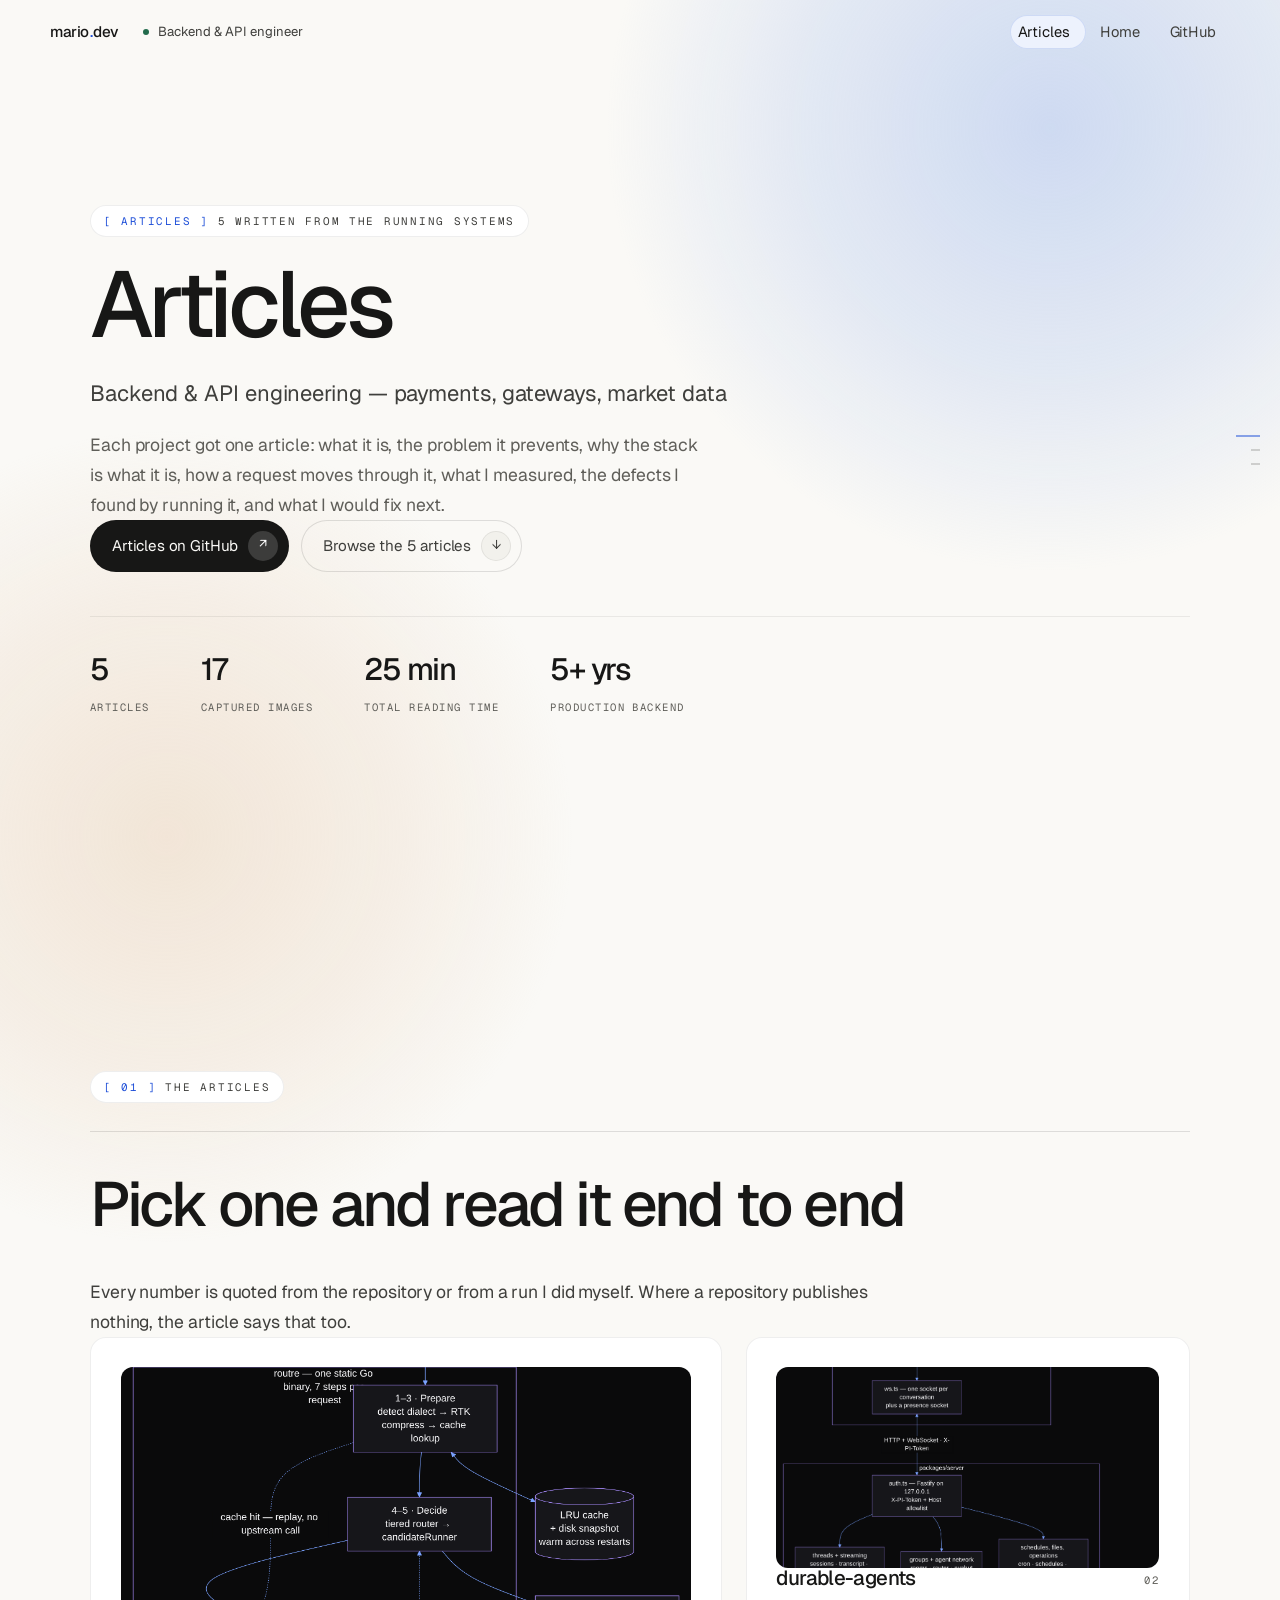
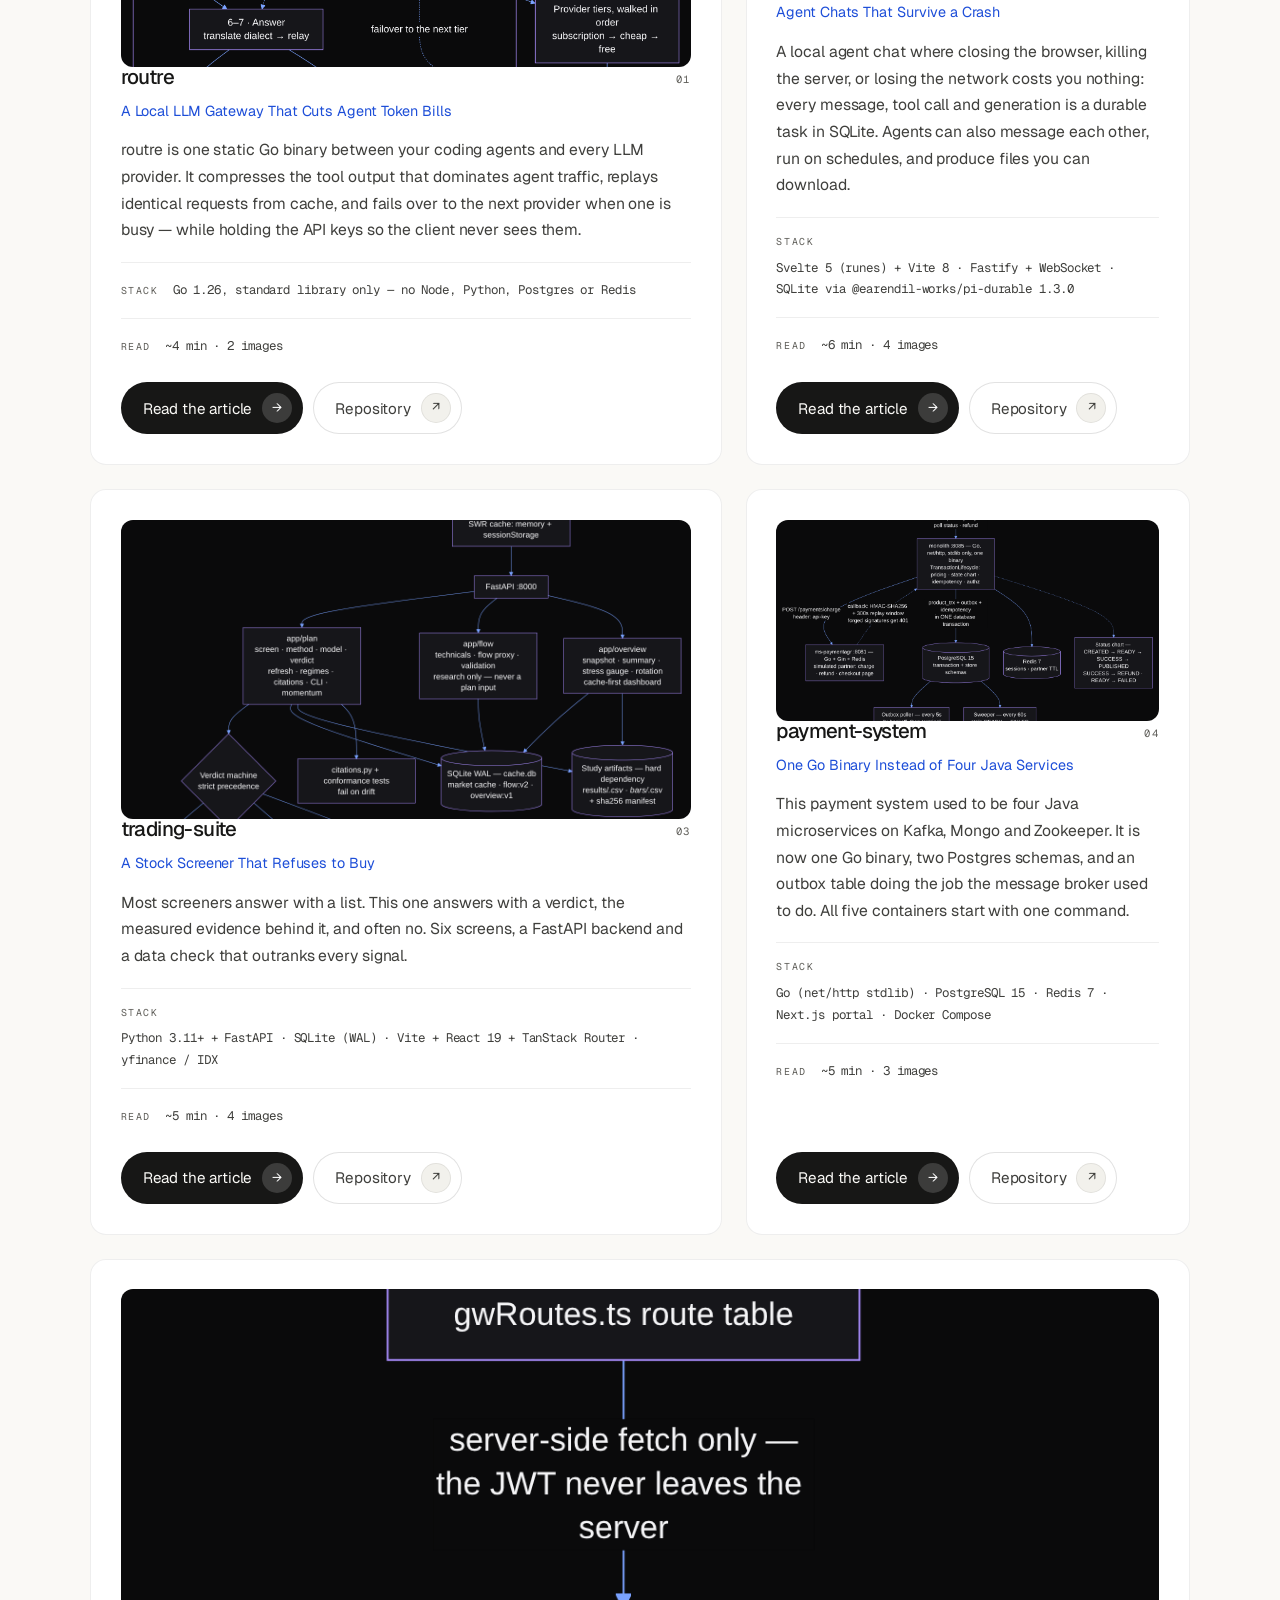
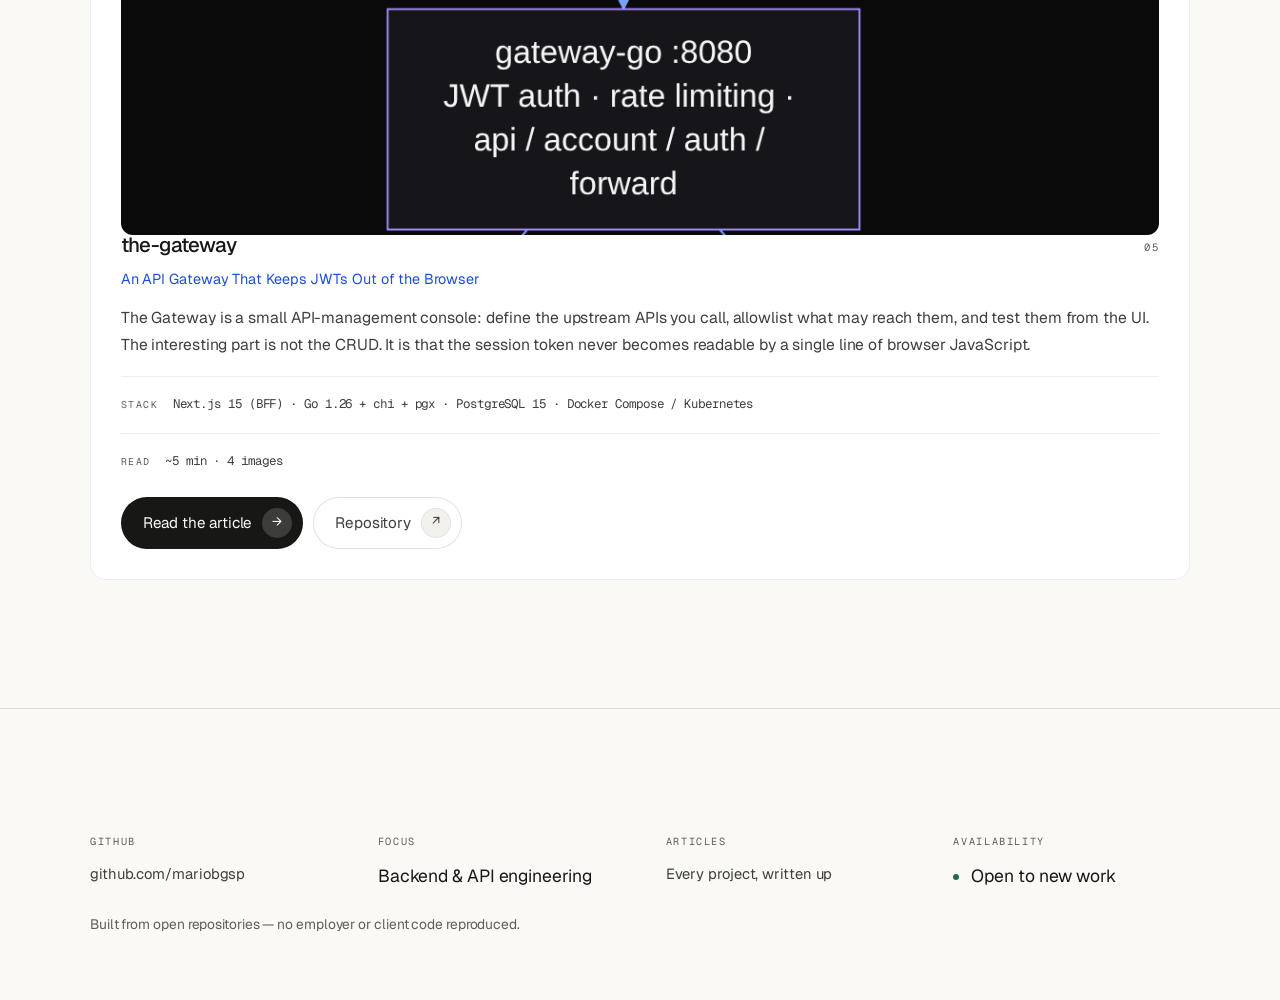
==== commit b3cc27ca: "content(articles): sync simplified pages from mariobgsp/articles Regenerate the five article pages, " ====
--- a/articles/index.html
+++ b/articles/index.html
@@ -70,8 +70,8 @@
             </div>
             <div class="stat-row reveal">
               <div class="stat"><b>5</b><span>Articles</span></div>
-              <div class="stat"><b>22</b><span>Captured images</span></div>
-              <div class="stat"><b>51 min</b><span>Total reading time</span></div>
+              <div class="stat"><b>17</b><span>Captured images</span></div>
+              <div class="stat"><b>25 min</b><span>Total reading time</span></div>
               <div class="stat"><b>5+ yrs</b><span>Production backend</span></div>
             </div>
           </div>
@@ -95,10 +95,10 @@
                 <h3 class="card-name">routre</h3>
                 <span class="card-index">01</span>
               </div>
-              <p class="card-role">Cutting Agent Token Bills by 94%: the Architecture of a Local LLM Gateway</p>
-              <p class="card-desc">routre is one static Go binary that sits between your coding agents and every LLM provider. It compresses the tool output that dominates agent traffic, replays identical requests from cache, and fails over to the next provider when one is busy — while holding the API keys so the client never sees them.</p>
+              <p class="card-role">A Local LLM Gateway That Cuts Agent Token Bills</p>
+              <p class="card-desc">routre is one static Go binary between your coding agents and every LLM provider. It compresses the tool output that dominates agent traffic, replays identical requests from cache, and fails over to the next provider when one is busy — while holding the API keys so the client never sees them.</p>
               <div class="meta-row"><span class="meta-label">Stack</span><span class="meta-value">Go 1.26, standard library only — no Node, Python, Postgres or Redis</span></div>
-              <div class="meta-row"><span class="meta-label">Read</span><span class="meta-value">~8 min &middot; 2 images</span></div>
+              <div class="meta-row"><span class="meta-label">Read</span><span class="meta-value">~4 min &middot; 2 images</span></div>
               <div class="card-tools">
                 <a class="btn btn-primary" href="/articles/routre/">Read the article<span class="ext">&#8594;</span></a>
                 <a class="btn btn-ghost" href="https://github.com/mariobgsp/routre" target="_blank" rel="noopener" aria-label="routre repository on GitHub">Repository<span class="ext">&#8599;</span></a>
@@ -110,10 +110,10 @@
                 <h3 class="card-name">durable-agents</h3>
                 <span class="card-index">02</span>
               </div>
-              <p class="card-role">Chats That Survive a Crash: Durable Agent Conversations on a SQLite Task Log</p>
-              <p class="card-desc">A local agent chat where closing the browser, killing the server, or losing the network costs you nothing: every message, tool call and generation is a durable task in SQLite, so the work in flight is still there when you come back. Agents are two markdown files, and groups of them talk to each other on their own.</p>
+              <p class="card-role">Agent Chats That Survive a Crash</p>
+              <p class="card-desc">A local agent chat where closing the browser, killing the server, or losing the network costs you nothing: every message, tool call and generation is a durable task in SQLite. Agents can also message each other, run on schedules, and produce files you can download.</p>
               <div class="meta-row"><span class="meta-label">Stack</span><span class="meta-value">Svelte 5 (runes) + Vite 8 · Fastify + WebSocket · SQLite via @earendil-works/pi-durable 1.3.0</span></div>
-              <div class="meta-row"><span class="meta-label">Read</span><span class="meta-value">~15 min &middot; 4 images</span></div>
+              <div class="meta-row"><span class="meta-label">Read</span><span class="meta-value">~6 min &middot; 4 images</span></div>
               <div class="card-tools">
                 <a class="btn btn-primary" href="/articles/durable-agents/">Read the article<span class="ext">&#8594;</span></a>
                 <a class="btn btn-ghost" href="https://github.com/mariobgsp/durable-agents" target="_blank" rel="noopener" aria-label="durable-agents repository on GitHub">Repository<span class="ext">&#8599;</span></a>
@@ -125,10 +125,10 @@
                 <h3 class="card-name">trading-suite</h3>
                 <span class="card-index">03</span>
               </div>
-              <p class="card-role">The Screener That Refuses to Buy: Engineering Honesty Into an IDX Market Desk</p>
-              <p class="card-desc">Most screeners answer &quot;here is a list&quot;. This one answers &quot;here is the list, the measured evidence behind it, and — often — no&quot;. Four screens, a FastAPI backend, and a verdict that withholds every ticket when the data underneath it is not sound.</p>
-              <div class="meta-row"><span class="meta-label">Stack</span><span class="meta-value">Python 3 + FastAPI · SQLite (WAL) · Vite + React 19 + TanStack Router · yfinance / IDX</span></div>
-              <div class="meta-row"><span class="meta-label">Read</span><span class="meta-value">~10 min &middot; 4 images</span></div>
+              <p class="card-role">A Stock Screener That Refuses to Buy</p>
+              <p class="card-desc">Most screeners answer with a list. This one answers with a verdict, the measured evidence behind it, and often no. Six screens, a FastAPI backend and a data check that outranks every signal.</p>
+              <div class="meta-row"><span class="meta-label">Stack</span><span class="meta-value">Python 3.11+ + FastAPI · SQLite (WAL) · Vite + React 19 + TanStack Router · yfinance / IDX</span></div>
+              <div class="meta-row"><span class="meta-label">Read</span><span class="meta-value">~5 min &middot; 4 images</span></div>
               <div class="card-tools">
                 <a class="btn btn-primary" href="/articles/trading-suite/">Read the article<span class="ext">&#8594;</span></a>
                 <a class="btn btn-ghost" href="https://github.com/mariobgsp/trading-suite" target="_blank" rel="noopener" aria-label="trading-suite repository on GitHub">Repository<span class="ext">&#8599;</span></a>
@@ -140,10 +140,10 @@
                 <h3 class="card-name">payment-system</h3>
                 <span class="card-index">04</span>
               </div>
-              <p class="card-role">Four Java Services, One Go Binary: a Payment Lifecycle Without Kafka</p>
-              <p class="card-desc">This is a payment system that used to be four Java microservices talking through Kafka, Mongo and Zookeeper. It is now one Go binary, a Postgres schemas, and a database table doing the job the message broker used to do. All five containers start in one command.</p>
-              <div class="meta-row"><span class="meta-label">Stack</span><span class="meta-value">Go (net/http stdlib) · PostgreSQL 15 · Redis 7 · Next.js 16 portal · Docker Compose</span></div>
-              <div class="meta-row"><span class="meta-label">Read</span><span class="meta-value">~10 min &middot; 7 images</span></div>
+              <p class="card-role">One Go Binary Instead of Four Java Services</p>
+              <p class="card-desc">This payment system used to be four Java microservices on Kafka, Mongo and Zookeeper. It is now one Go binary, two Postgres schemas, and an outbox table doing the job the message broker used to do. All five containers start with one command.</p>
+              <div class="meta-row"><span class="meta-label">Stack</span><span class="meta-value">Go (net/http stdlib) · PostgreSQL 15 · Redis 7 · Next.js portal · Docker Compose</span></div>
+              <div class="meta-row"><span class="meta-label">Read</span><span class="meta-value">~5 min &middot; 3 images</span></div>
               <div class="card-tools">
                 <a class="btn btn-primary" href="/articles/payment-system/">Read the article<span class="ext">&#8594;</span></a>
                 <a class="btn btn-ghost" href="https://github.com/mariobgsp/payment-system" target="_blank" rel="noopener" aria-label="payment-system repository on GitHub">Repository<span class="ext">&#8599;</span></a>
@@ -155,10 +155,10 @@
                 <h3 class="card-name">the-gateway</h3>
                 <span class="card-index">05</span>
               </div>
-              <p class="card-role">Keeping JWTs Out of the Browser: an API Gateway With a Server-Side BFF</p>
-              <p class="card-desc">The Gateway is a small API-management console: define the upstream APIs you call, allowlist what may reach them, and test them from the UI. The interesting engineering is not the CRUD — it is that the session token never becomes readable by a single line of browser JavaScript.</p>
-              <div class="meta-row"><span class="meta-label">Stack</span><span class="meta-value">Next.js 15 (BFF) · Go 1.x + chi + pgx · PostgreSQL 15 · Docker Compose / Kubernetes</span></div>
-              <div class="meta-row"><span class="meta-label">Read</span><span class="meta-value">~8 min &middot; 5 images</span></div>
+              <p class="card-role">An API Gateway That Keeps JWTs Out of the Browser</p>
+              <p class="card-desc">The Gateway is a small API-management console: define the upstream APIs you call, allowlist what may reach them, and test them from the UI. The interesting part is not the CRUD. It is that the session token never becomes readable by a single line of browser JavaScript.</p>
+              <div class="meta-row"><span class="meta-label">Stack</span><span class="meta-value">Next.js 15 (BFF) · Go 1.26 + chi + pgx · PostgreSQL 15 · Docker Compose / Kubernetes</span></div>
+              <div class="meta-row"><span class="meta-label">Read</span><span class="meta-value">~5 min &middot; 4 images</span></div>
               <div class="card-tools">
                 <a class="btn btn-primary" href="/articles/the-gateway/">Read the article<span class="ext">&#8594;</span></a>
                 <a class="btn btn-ghost" href="https://github.com/mariobgsp/the-gateway" target="_blank" rel="noopener" aria-label="the-gateway repository on GitHub">Repository<span class="ext">&#8599;</span></a>
@@ -168,7 +168,7 @@
         </div>
       </section>
 
-      <script type="application/ld+json">{"@context":"https://schema.org","@type":"ItemList","name":"Project articles","itemListElement":[{"@type":"ListItem","position":1,"item":{"@type":"TechArticle","name":"Cutting Agent Token Bills by 94%: the Architecture of a Local LLM Gateway","url":"https://mariobgsp.github.io/articles/routre/","description":"routre is one static Go binary that sits between your coding agents and every LLM provider. It compresses the tool output that dominates agent traffic, replays identical requests from cache, and fails over to the next provider when one is busy — while holding the API keys so the client never sees them."}},{"@type":"ListItem","position":2,"item":{"@type":"TechArticle","name":"Chats That Survive a Crash: Durable Agent Conversations on a SQLite Task Log","url":"https://mariobgsp.github.io/articles/durable-agents/","description":"A local agent chat where closing the browser, killing the server, or losing the network costs you nothing: every message, tool call and generation is a durable task in SQLite, so the work in flight is still there when you come back. Agents are two markdown files, and groups of them talk to each other on their own."}},{"@type":"ListItem","position":3,"item":{"@type":"TechArticle","name":"The Screener That Refuses to Buy: Engineering Honesty Into an IDX Market Desk","url":"https://mariobgsp.github.io/articles/trading-suite/","description":"Most screeners answer \"here is a list\". This one answers \"here is the list, the measured evidence behind it, and — often — no\". Four screens, a FastAPI backend, and a verdict that withholds every ticket when the data underneath it is not sound."}},{"@type":"ListItem","position":4,"item":{"@type":"TechArticle","name":"Four Java Services, One Go Binary: a Payment Lifecycle Without Kafka","url":"https://mariobgsp.github.io/articles/payment-system/","description":"This is a payment system that used to be four Java microservices talking through Kafka, Mongo and Zookeeper. It is now one Go binary, a Postgres schemas, and a database table doing the job the message broker used to do. All five containers start in one command."}},{"@type":"ListItem","position":5,"item":{"@type":"TechArticle","name":"Keeping JWTs Out of the Browser: an API Gateway With a Server-Side BFF","url":"https://mariobgsp.github.io/articles/the-gateway/","description":"The Gateway is a small API-management console: define the upstream APIs you call, allowlist what may reach them, and test them from the UI. The interesting engineering is not the CRUD — it is that the session token never becomes readable by a single line of browser JavaScript."}}]}</script>
+      <script type="application/ld+json">{"@context":"https://schema.org","@type":"ItemList","name":"Project articles","itemListElement":[{"@type":"ListItem","position":1,"item":{"@type":"TechArticle","name":"A Local LLM Gateway That Cuts Agent Token Bills","url":"https://mariobgsp.github.io/articles/routre/","description":"routre is one static Go binary between your coding agents and every LLM provider. It compresses the tool output that dominates agent traffic, replays identical requests from cache, and fails over to the next provider when one is busy — while holding the API keys so the client never sees them."}},{"@type":"ListItem","position":2,"item":{"@type":"TechArticle","name":"Agent Chats That Survive a Crash","url":"https://mariobgsp.github.io/articles/durable-agents/","description":"A local agent chat where closing the browser, killing the server, or losing the network costs you nothing: every message, tool call and generation is a durable task in SQLite. Agents can also message each other, run on schedules, and produce files you can download."}},{"@type":"ListItem","position":3,"item":{"@type":"TechArticle","name":"A Stock Screener That Refuses to Buy","url":"https://mariobgsp.github.io/articles/trading-suite/","description":"Most screeners answer with a list. This one answers with a verdict, the measured evidence behind it, and often no. Six screens, a FastAPI backend and a data check that outranks every signal."}},{"@type":"ListItem","position":4,"item":{"@type":"TechArticle","name":"One Go Binary Instead of Four Java Services","url":"https://mariobgsp.github.io/articles/payment-system/","description":"This payment system used to be four Java microservices on Kafka, Mongo and Zookeeper. It is now one Go binary, two Postgres schemas, and an outbox table doing the job the message broker used to do. All five containers start with one command."}},{"@type":"ListItem","position":5,"item":{"@type":"TechArticle","name":"An API Gateway That Keeps JWTs Out of the Browser","url":"https://mariobgsp.github.io/articles/the-gateway/","description":"The Gateway is a small API-management console: define the upstream APIs you call, allowlist what may reach them, and test them from the UI. The interesting part is not the CRUD. It is that the session token never becomes readable by a single line of browser JavaScript."}}]}</script>
 
       <hr class="hairline" />
     </main>
--- a/assets/theme.css
+++ b/assets/theme.css
@@ -20,13 +20,13 @@
   /* ink */
   --ink: #171716;
   --ink-2: #3f3f3c;
-  --ink-3: #64635e;
-  /* captions and provenance notes (6.2:1 on the paper) */
-  --ink-note: #5f5e59;
+  --ink-3: #5f5e59;
+  /* captions and provenance notes (7.2:1 on the paper) */
+  --ink-note: #55544f;
 
   /* one accent for links, focus and active state */
-  --accent: #2b5fce;
-  --accent-hover: #1f4fae;
+  --accent: #1d4ed8;
+  --accent-hover: #173ea8;
   --accent-soft: #edf2fd;
   --success: #226b4c;
   --tint: rgba(23, 23, 21, 0.035);
@@ -158,31 +158,50 @@
 .skip-link:focus { left: 16px; top: 16px; }
 
 /* --------------------------------------------------------- ambient wash ---
-   One CSS-only layer on body::before. Two very soft radial gradients drift on
-   transform and scale behind every page; there is no canvas, no pointer state
-   and no JS loop. The layer is inert and sits under the .page content. */
-
-body::before {
+   Two large, very soft colour fields drift independently behind the sheet.
+   They are CSS-only, pointer-inert and composited on transform/opacity; there
+   is no canvas and no JS loop. The motion is deliberately slow, but it is
+   visible as a changing light rather than a static gradient. */
+
+body::before,
+body::after {
   content: "";
   position: fixed;
-  inset: -18vmax;
   z-index: 0;
   pointer-events: none;
-  background:
-    radial-gradient(farthest-side at 72% 18%, rgba(178, 198, 238, 0.42), transparent 72%),
-    radial-gradient(farthest-side at 18% 82%, rgba(233, 210, 186, 0.34), transparent 70%);
-  background-size: 64vmax 64vmax, 58vmax 58vmax;
-  background-position: 78% 12%, 12% 84%;
-  background-repeat: no-repeat;
-  animation: ambient-drift 46s var(--ease) infinite alternate;
+  border-radius: 50%;
   will-change: transform;
 }
 
-body.art-page::before { opacity: 0.55; }
-
-@keyframes ambient-drift {
-  from { transform: translate3d(-1.5%, -1%, 0) scale(1.02); }
-  to   { transform: translate3d(1.5%, 2%, 0) scale(1.08); }
+body::before {
+  width: 72vmax;
+  height: 72vmax;
+  top: -26vmax;
+  right: -18vmax;
+  background: radial-gradient(circle, rgba(174, 196, 238, 0.58) 0%, rgba(174, 196, 238, 0.30) 38%, transparent 68%);
+  animation: ambient-cool 12s cubic-bezier(0.45, 0.05, 0.55, 0.95) infinite alternate;
+}
+
+body::after {
+  width: 66vmax;
+  height: 66vmax;
+  bottom: -28vmax;
+  left: -20vmax;
+  background: radial-gradient(circle, rgba(234, 211, 187, 0.52) 0%, rgba(234, 211, 187, 0.26) 40%, transparent 68%);
+  animation: ambient-warm 18s cubic-bezier(0.45, 0.05, 0.55, 0.95) infinite alternate;
+}
+
+body.art-page::before,
+body.art-page::after { opacity: 0.5; }
+
+@keyframes ambient-cool {
+  from { transform: translate3d(-4%, -3%, 0) scale(1); }
+  to   { transform: translate3d(9%, 8%, 0) scale(1.16); }
+}
+
+@keyframes ambient-warm {
+  from { transform: translate3d(5%, 4%, 0) scale(1.10); }
+  to   { transform: translate3d(-8%, -7%, 0) scale(0.94); }
 }
 
 /* ---------------------------------------------------------- progress bar --- */
@@ -1051,11 +1070,14 @@
 }
 
 ::view-transition-new(root) {
-  animation: page-in 340ms cubic-bezier(0.16, 1, 0.3, 1) both;
+  animation: page-in 420ms cubic-bezier(0.16, 1, 0.3, 1) both;
 }
 
 @keyframes page-out { to { opacity: 0; } }
-@keyframes page-in { from { opacity: 0; } }
+@keyframes page-in {
+  from { opacity: 0; transform: translate3d(0, 8px, 0); }
+  to   { opacity: 1; transform: none; }
+}
 
 /* ----------------------------------------------------------- axis draw ---
    A hairline axis above each section first container, drawn like the rules
@@ -1247,6 +1269,7 @@
   }
 
   body::before,
+  body::after,
   .scroll-cue {
     animation: none !important;
     transition: none !important;
@@ -1340,6 +1363,7 @@
   .edu-block { padding: 14px !important; }
 
   body::before,
+  body::after,
   .progress-track,
   .sec-rail,
   .nav-pill,
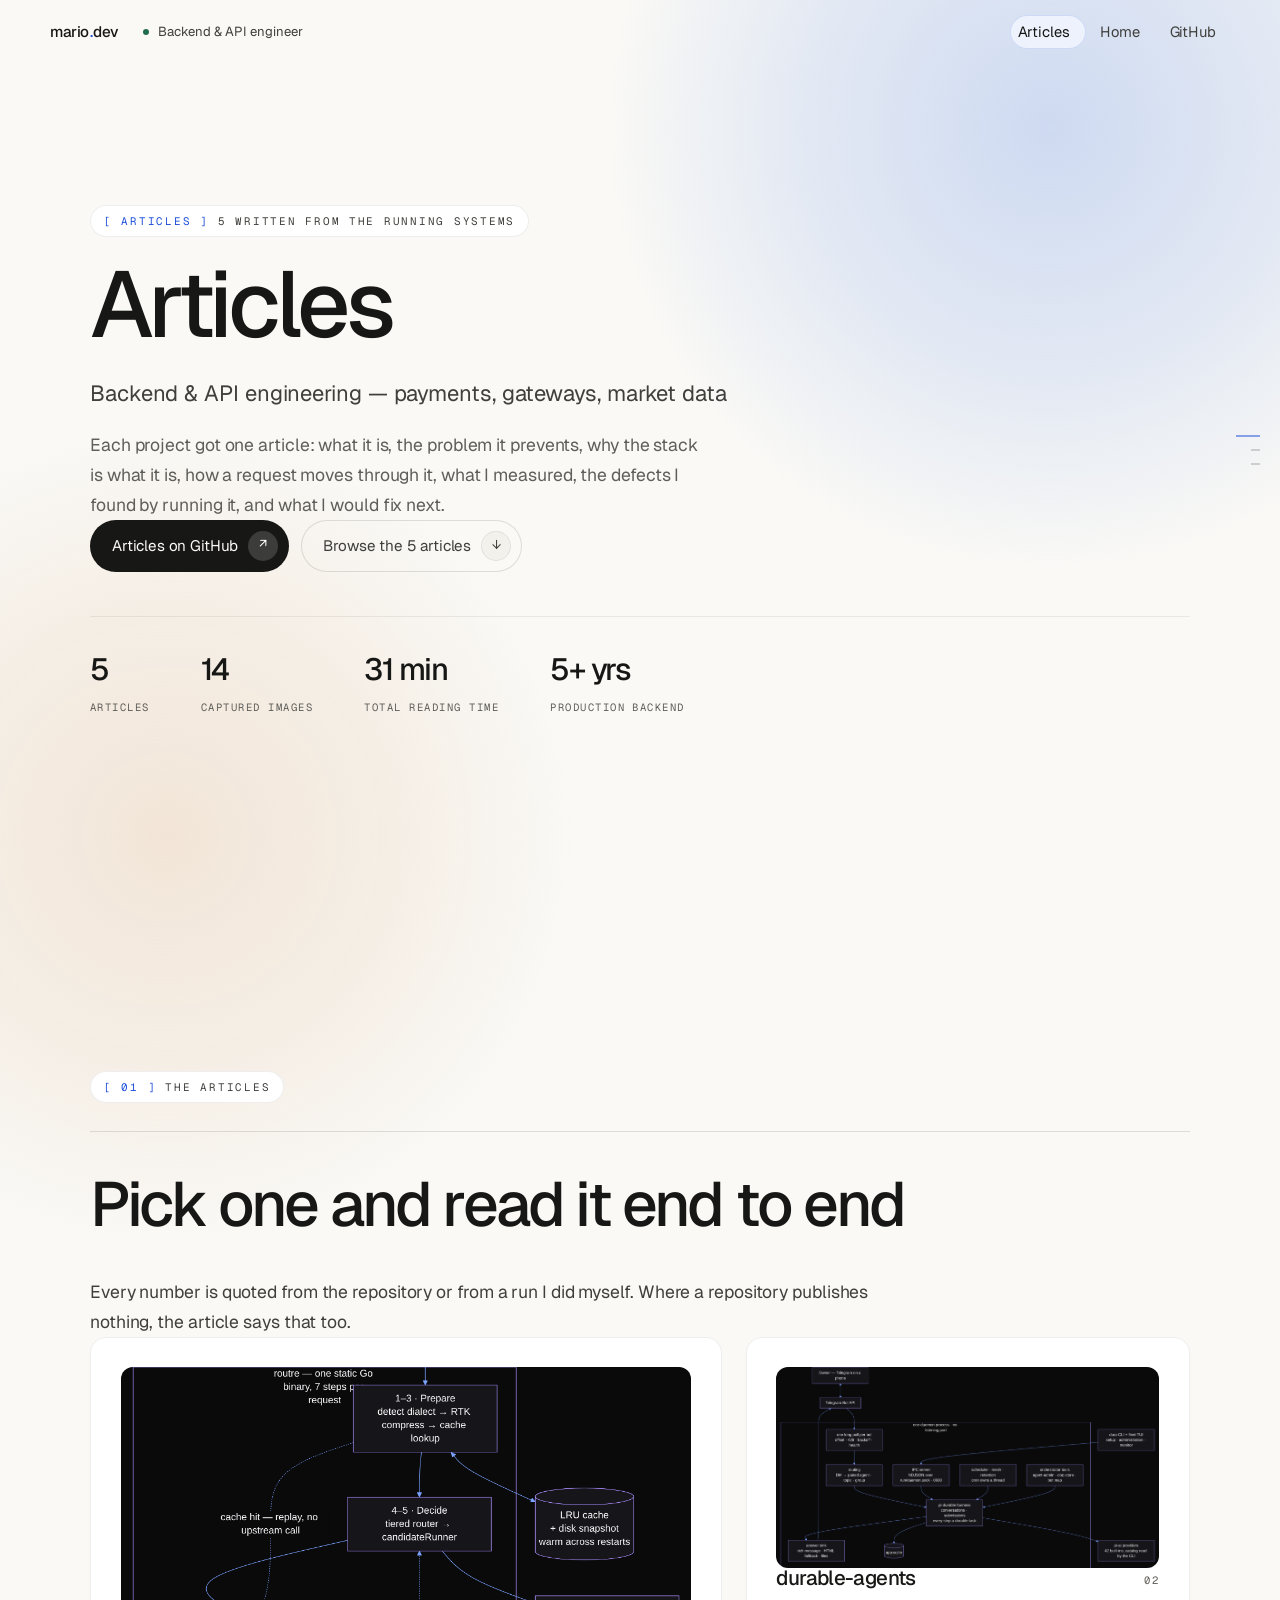
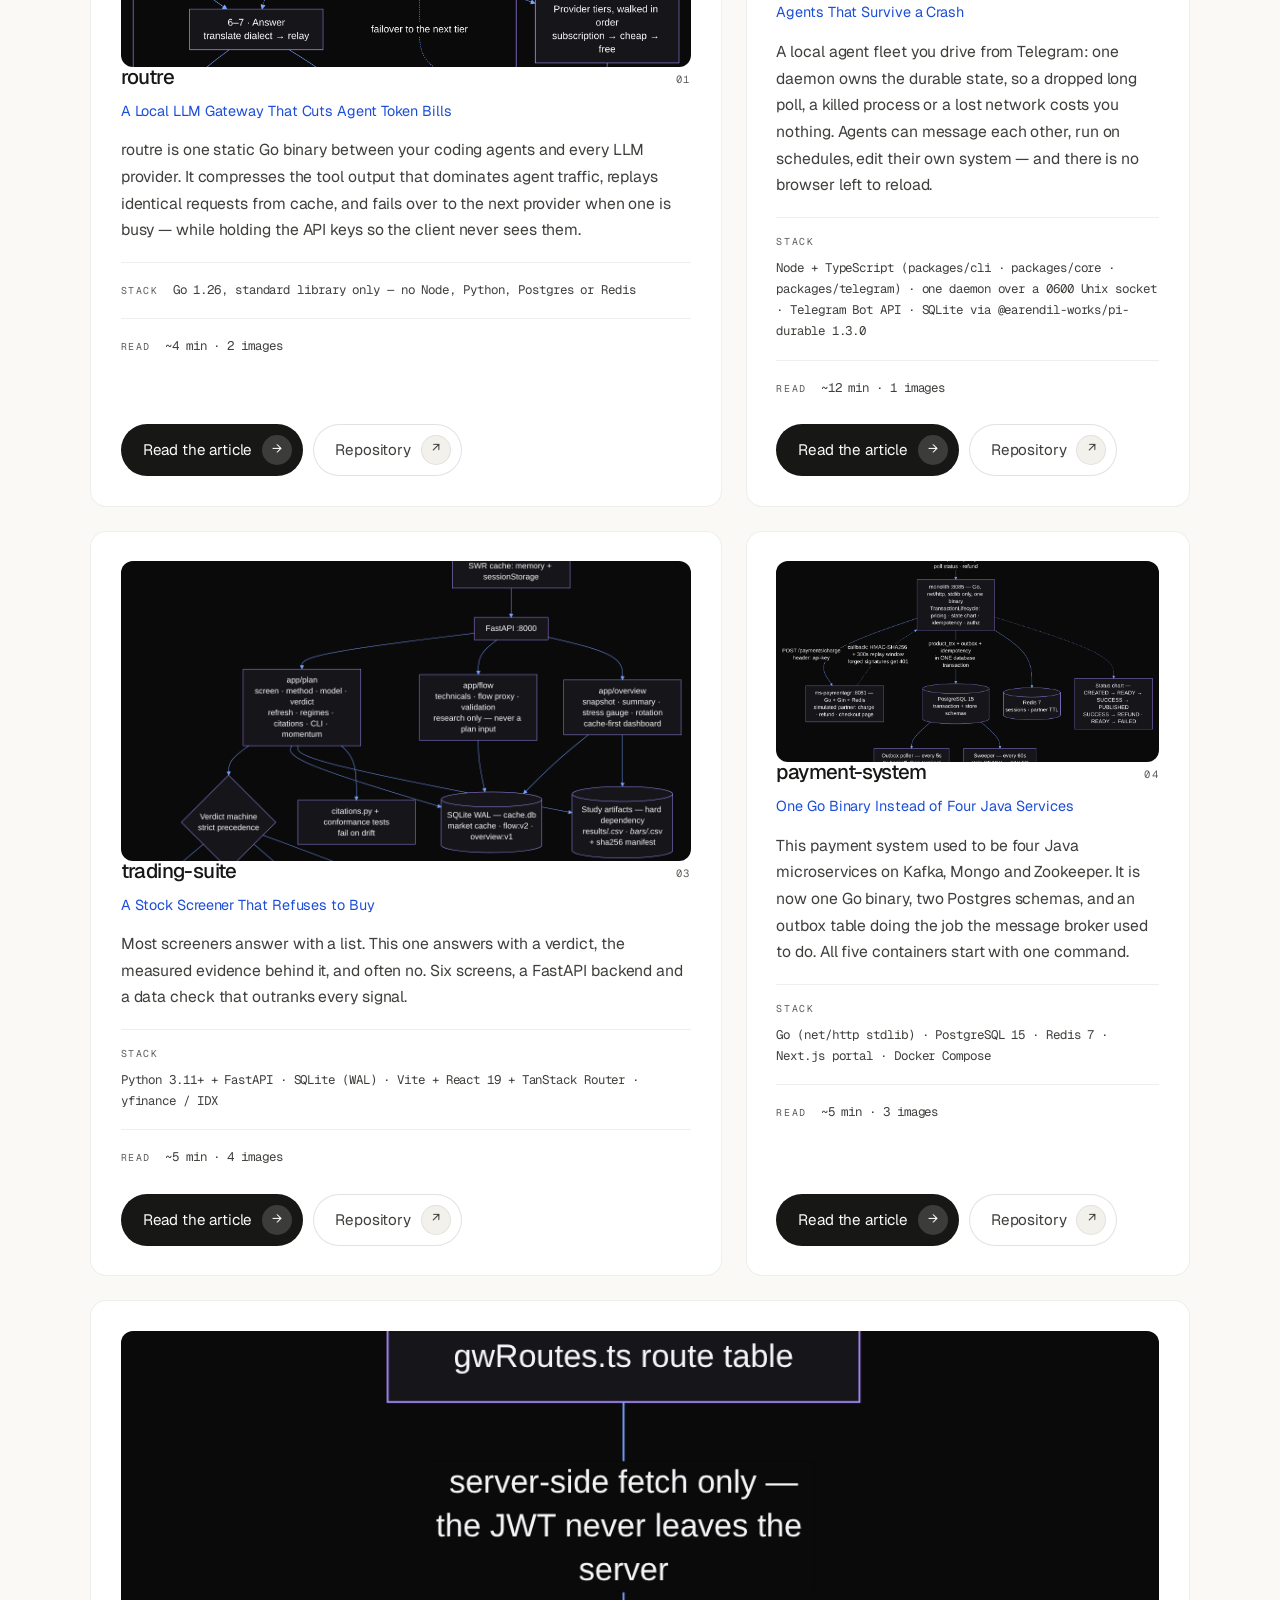
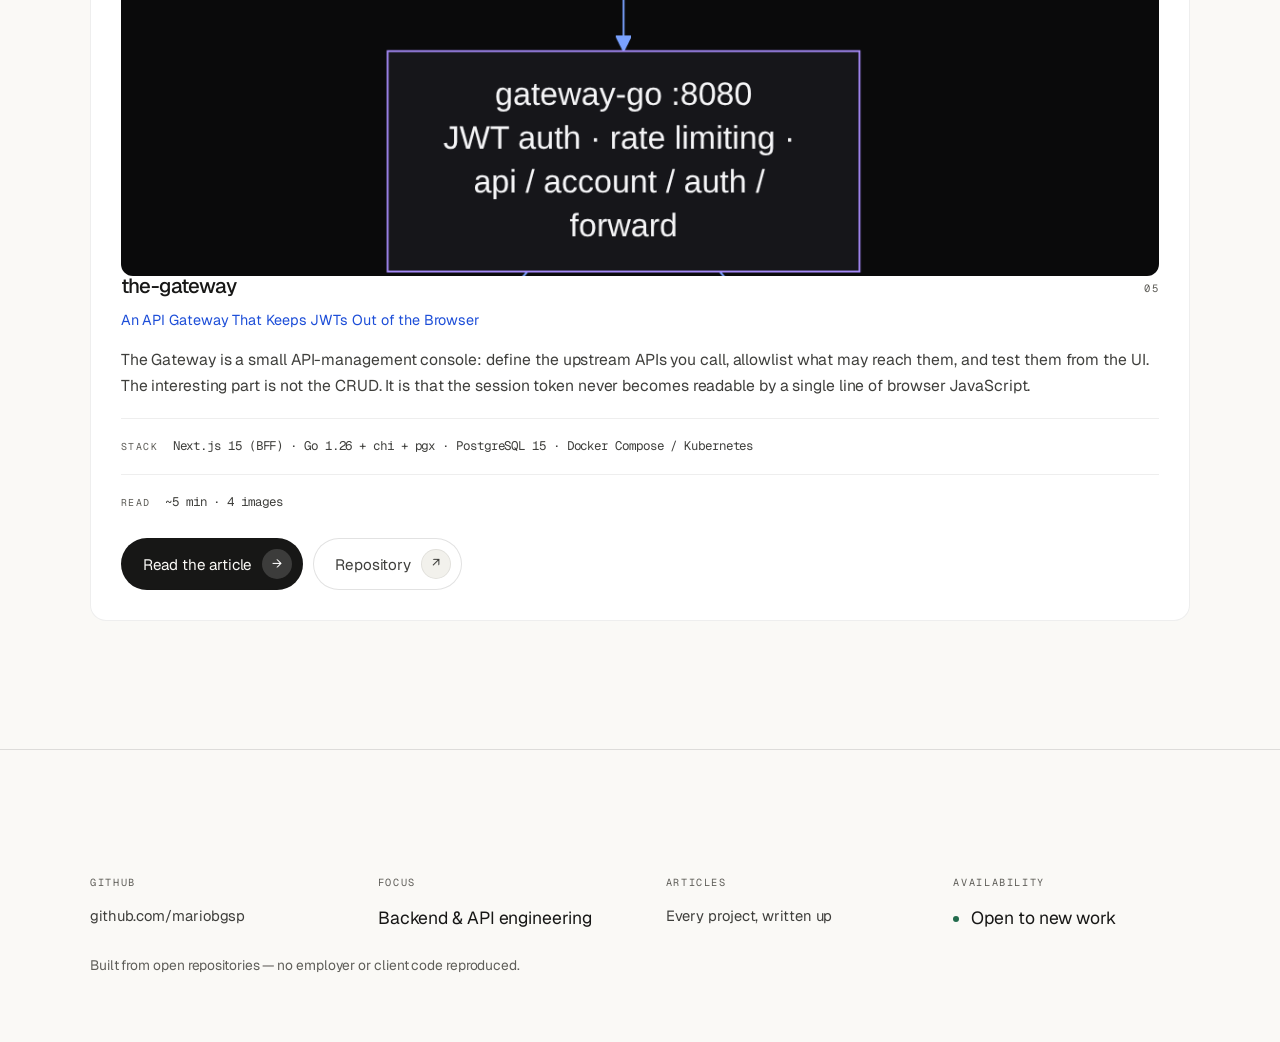
==== commit 47a7d30b: "content(articles): sync generated pages from mariobgsp/articles" ====
--- a/articles/index.html
+++ b/articles/index.html
@@ -70,8 +70,8 @@
             </div>
             <div class="stat-row reveal">
               <div class="stat"><b>5</b><span>Articles</span></div>
-              <div class="stat"><b>17</b><span>Captured images</span></div>
-              <div class="stat"><b>25 min</b><span>Total reading time</span></div>
+              <div class="stat"><b>14</b><span>Captured images</span></div>
+              <div class="stat"><b>31 min</b><span>Total reading time</span></div>
               <div class="stat"><b>5+ yrs</b><span>Production backend</span></div>
             </div>
           </div>
@@ -110,10 +110,10 @@
                 <h3 class="card-name">durable-agents</h3>
                 <span class="card-index">02</span>
               </div>
-              <p class="card-role">Agent Chats That Survive a Crash</p>
-              <p class="card-desc">A local agent chat where closing the browser, killing the server, or losing the network costs you nothing: every message, tool call and generation is a durable task in SQLite. Agents can also message each other, run on schedules, and produce files you can download.</p>
-              <div class="meta-row"><span class="meta-label">Stack</span><span class="meta-value">Svelte 5 (runes) + Vite 8 · Fastify + WebSocket · SQLite via @earendil-works/pi-durable 1.3.0</span></div>
-              <div class="meta-row"><span class="meta-label">Read</span><span class="meta-value">~6 min &middot; 4 images</span></div>
+              <p class="card-role">Agents That Survive a Crash</p>
+              <p class="card-desc">A local agent fleet you drive from Telegram: one daemon owns the durable state, so a dropped long poll, a killed process or a lost network costs you nothing. Agents can message each other, run on schedules, edit their own system — and there is no browser left to reload.</p>
+              <div class="meta-row"><span class="meta-label">Stack</span><span class="meta-value">Node + TypeScript (packages/cli · packages/core · packages/telegram) · one daemon over a 0600 Unix socket · Telegram Bot API · SQLite via @earendil-works/pi-durable 1.3.0</span></div>
+              <div class="meta-row"><span class="meta-label">Read</span><span class="meta-value">~12 min &middot; 1 images</span></div>
               <div class="card-tools">
                 <a class="btn btn-primary" href="/articles/durable-agents/">Read the article<span class="ext">&#8594;</span></a>
                 <a class="btn btn-ghost" href="https://github.com/mariobgsp/durable-agents" target="_blank" rel="noopener" aria-label="durable-agents repository on GitHub">Repository<span class="ext">&#8599;</span></a>
@@ -168,7 +168,7 @@
         </div>
       </section>
 
-      <script type="application/ld+json">{"@context":"https://schema.org","@type":"ItemList","name":"Project articles","itemListElement":[{"@type":"ListItem","position":1,"item":{"@type":"TechArticle","name":"A Local LLM Gateway That Cuts Agent Token Bills","url":"https://mariobgsp.github.io/articles/routre/","description":"routre is one static Go binary between your coding agents and every LLM provider. It compresses the tool output that dominates agent traffic, replays identical requests from cache, and fails over to the next provider when one is busy — while holding the API keys so the client never sees them."}},{"@type":"ListItem","position":2,"item":{"@type":"TechArticle","name":"Agent Chats That Survive a Crash","url":"https://mariobgsp.github.io/articles/durable-agents/","description":"A local agent chat where closing the browser, killing the server, or losing the network costs you nothing: every message, tool call and generation is a durable task in SQLite. Agents can also message each other, run on schedules, and produce files you can download."}},{"@type":"ListItem","position":3,"item":{"@type":"TechArticle","name":"A Stock Screener That Refuses to Buy","url":"https://mariobgsp.github.io/articles/trading-suite/","description":"Most screeners answer with a list. This one answers with a verdict, the measured evidence behind it, and often no. Six screens, a FastAPI backend and a data check that outranks every signal."}},{"@type":"ListItem","position":4,"item":{"@type":"TechArticle","name":"One Go Binary Instead of Four Java Services","url":"https://mariobgsp.github.io/articles/payment-system/","description":"This payment system used to be four Java microservices on Kafka, Mongo and Zookeeper. It is now one Go binary, two Postgres schemas, and an outbox table doing the job the message broker used to do. All five containers start with one command."}},{"@type":"ListItem","position":5,"item":{"@type":"TechArticle","name":"An API Gateway That Keeps JWTs Out of the Browser","url":"https://mariobgsp.github.io/articles/the-gateway/","description":"The Gateway is a small API-management console: define the upstream APIs you call, allowlist what may reach them, and test them from the UI. The interesting part is not the CRUD. It is that the session token never becomes readable by a single line of browser JavaScript."}}]}</script>
+      <script type="application/ld+json">{"@context":"https://schema.org","@type":"ItemList","name":"Project articles","itemListElement":[{"@type":"ListItem","position":1,"item":{"@type":"TechArticle","name":"A Local LLM Gateway That Cuts Agent Token Bills","url":"https://mariobgsp.github.io/articles/routre/","description":"routre is one static Go binary between your coding agents and every LLM provider. It compresses the tool output that dominates agent traffic, replays identical requests from cache, and fails over to the next provider when one is busy — while holding the API keys so the client never sees them."}},{"@type":"ListItem","position":2,"item":{"@type":"TechArticle","name":"Agents That Survive a Crash","url":"https://mariobgsp.github.io/articles/durable-agents/","description":"A local agent fleet you drive from Telegram: one daemon owns the durable state, so a dropped long poll, a killed process or a lost network costs you nothing. Agents can message each other, run on schedules, edit their own system — and there is no browser left to reload."}},{"@type":"ListItem","position":3,"item":{"@type":"TechArticle","name":"A Stock Screener That Refuses to Buy","url":"https://mariobgsp.github.io/articles/trading-suite/","description":"Most screeners answer with a list. This one answers with a verdict, the measured evidence behind it, and often no. Six screens, a FastAPI backend and a data check that outranks every signal."}},{"@type":"ListItem","position":4,"item":{"@type":"TechArticle","name":"One Go Binary Instead of Four Java Services","url":"https://mariobgsp.github.io/articles/payment-system/","description":"This payment system used to be four Java microservices on Kafka, Mongo and Zookeeper. It is now one Go binary, two Postgres schemas, and an outbox table doing the job the message broker used to do. All five containers start with one command."}},{"@type":"ListItem","position":5,"item":{"@type":"TechArticle","name":"An API Gateway That Keeps JWTs Out of the Browser","url":"https://mariobgsp.github.io/articles/the-gateway/","description":"The Gateway is a small API-management console: define the upstream APIs you call, allowlist what may reach them, and test them from the UI. The interesting part is not the CRUD. It is that the session token never becomes readable by a single line of browser JavaScript."}}]}</script>
 
       <hr class="hairline" />
     </main>
